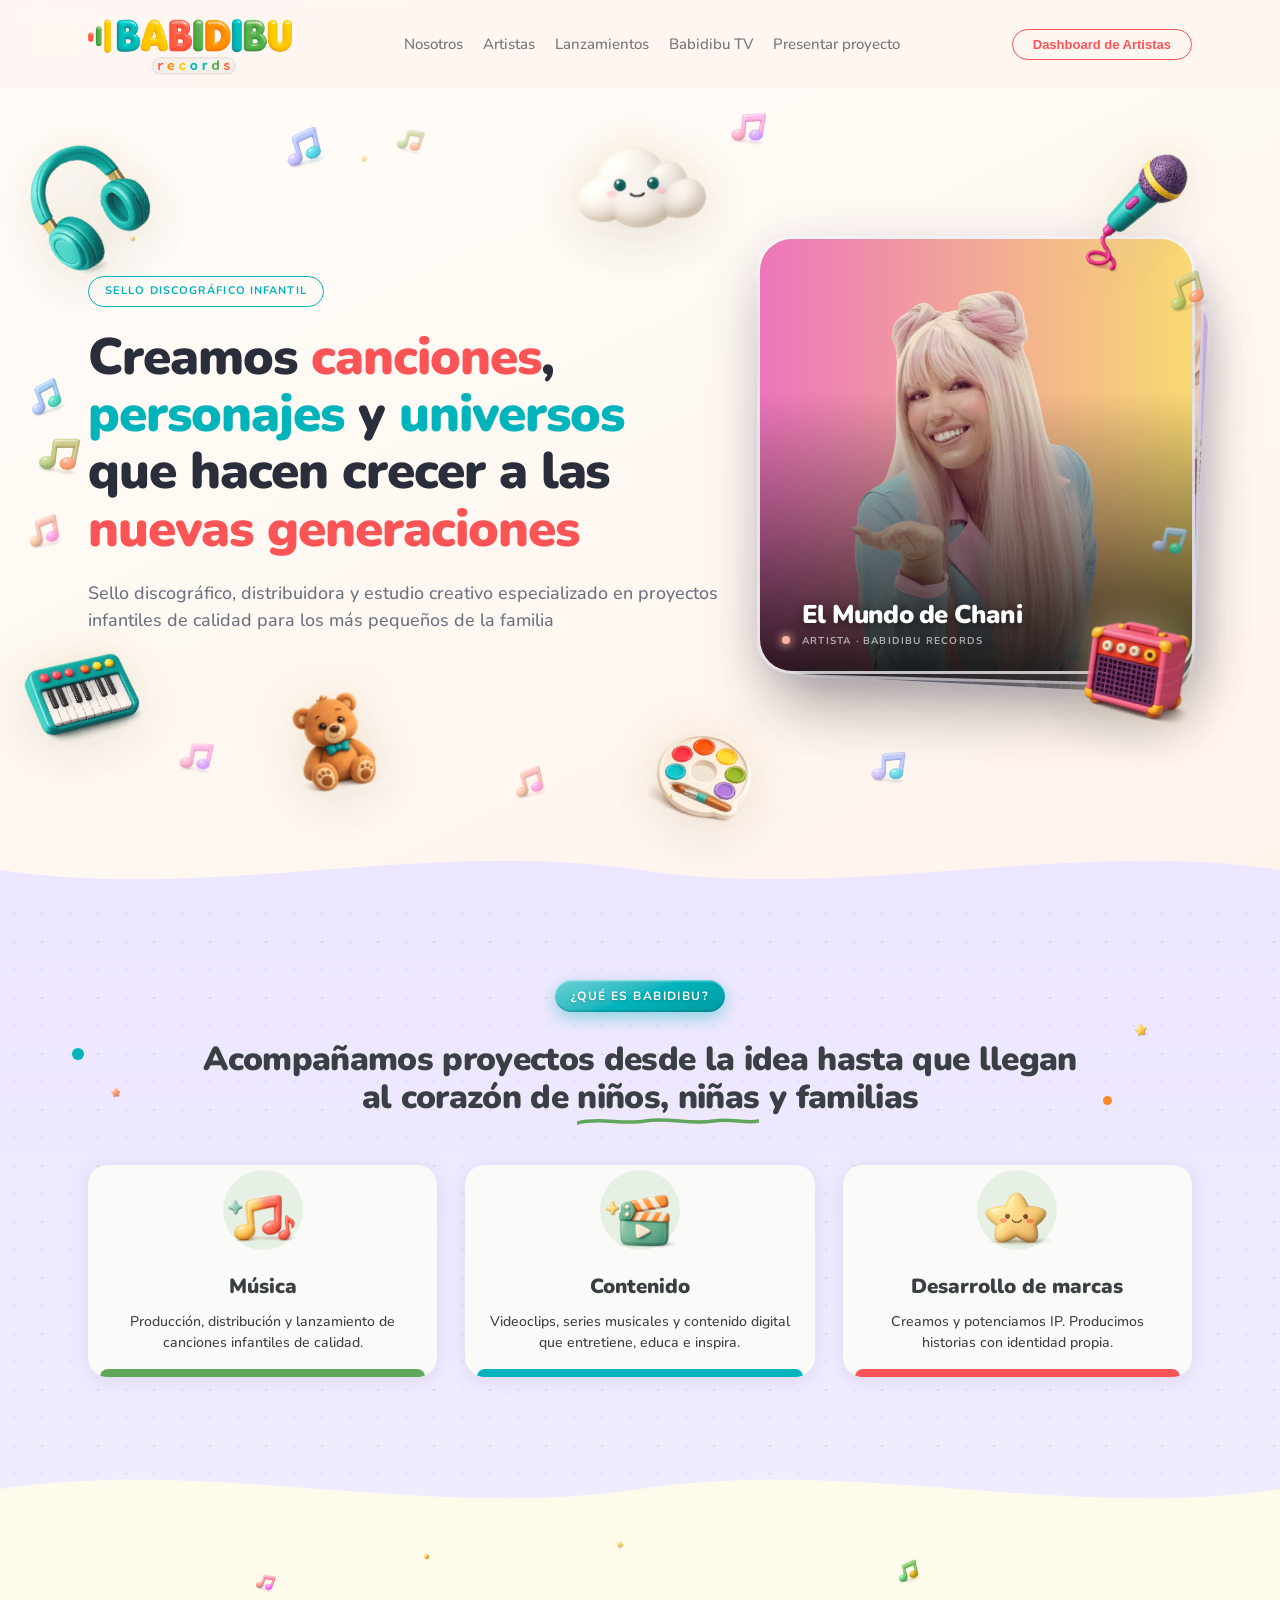
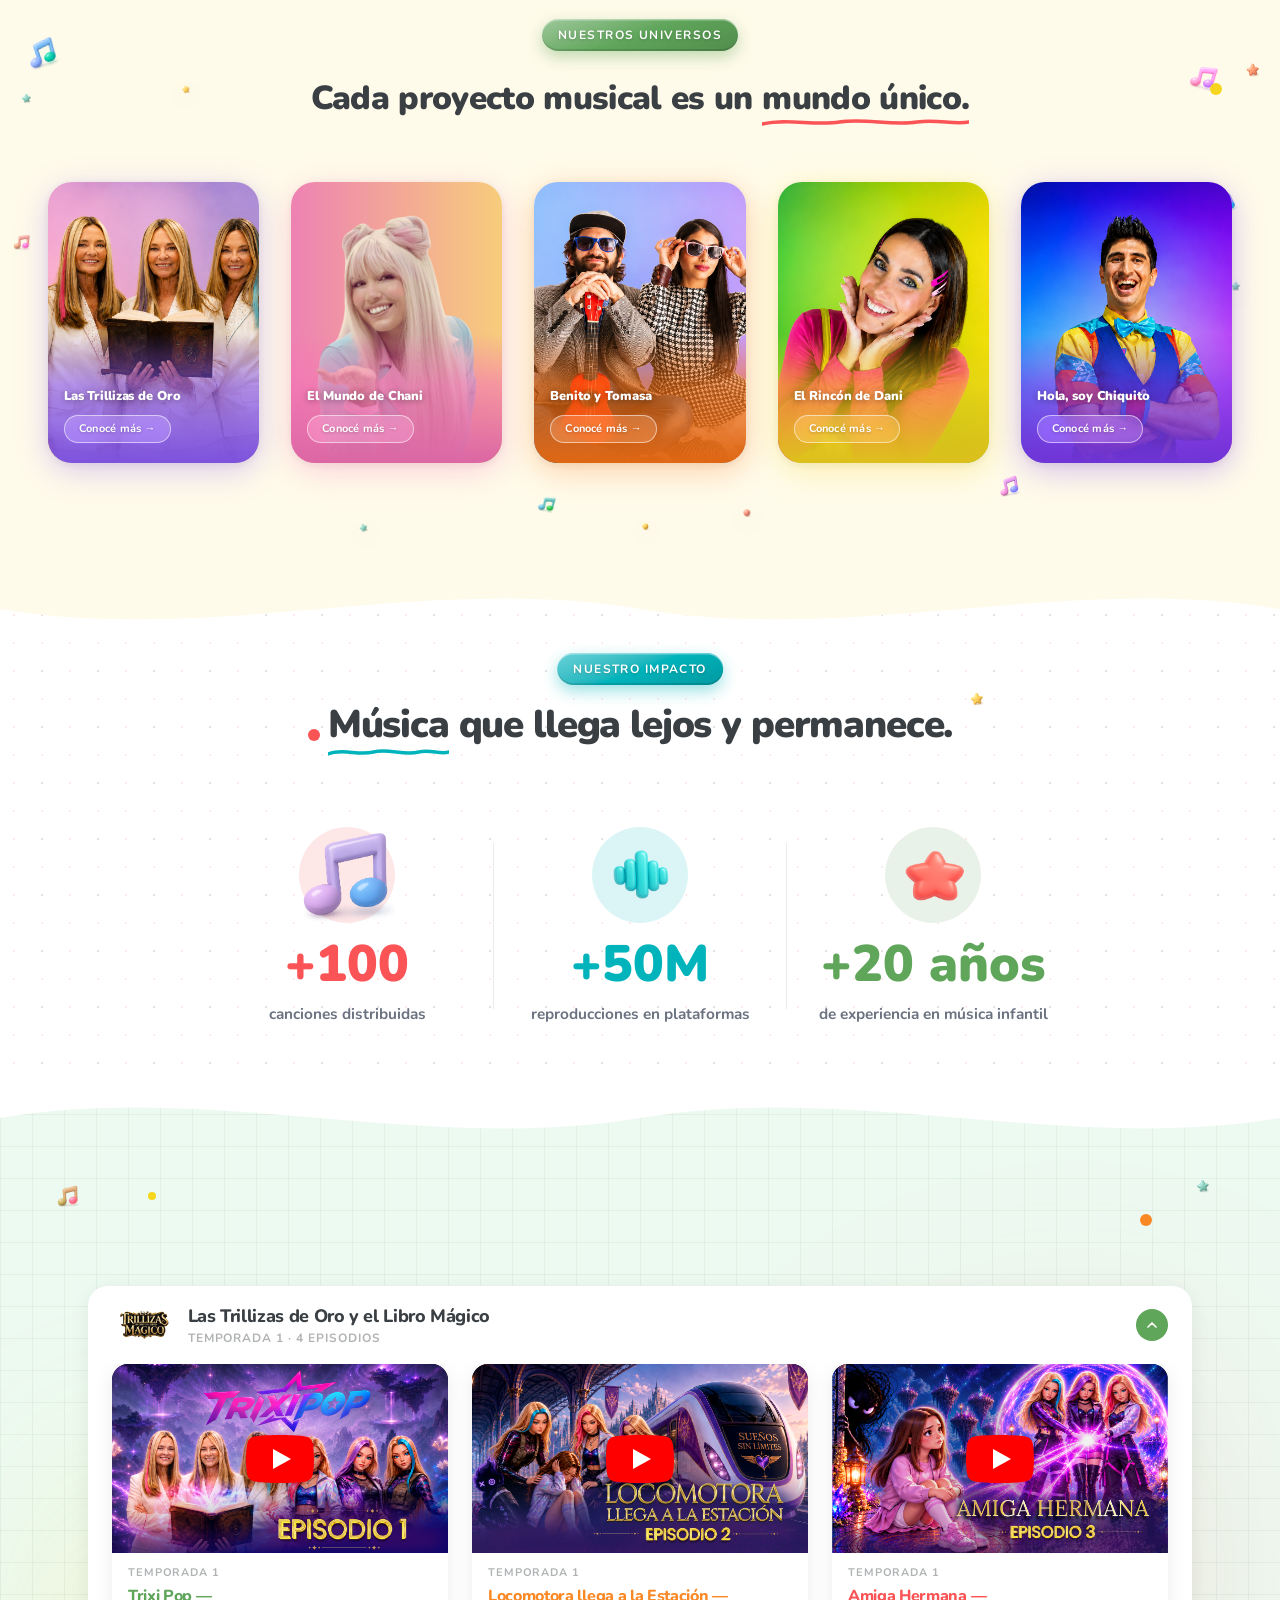
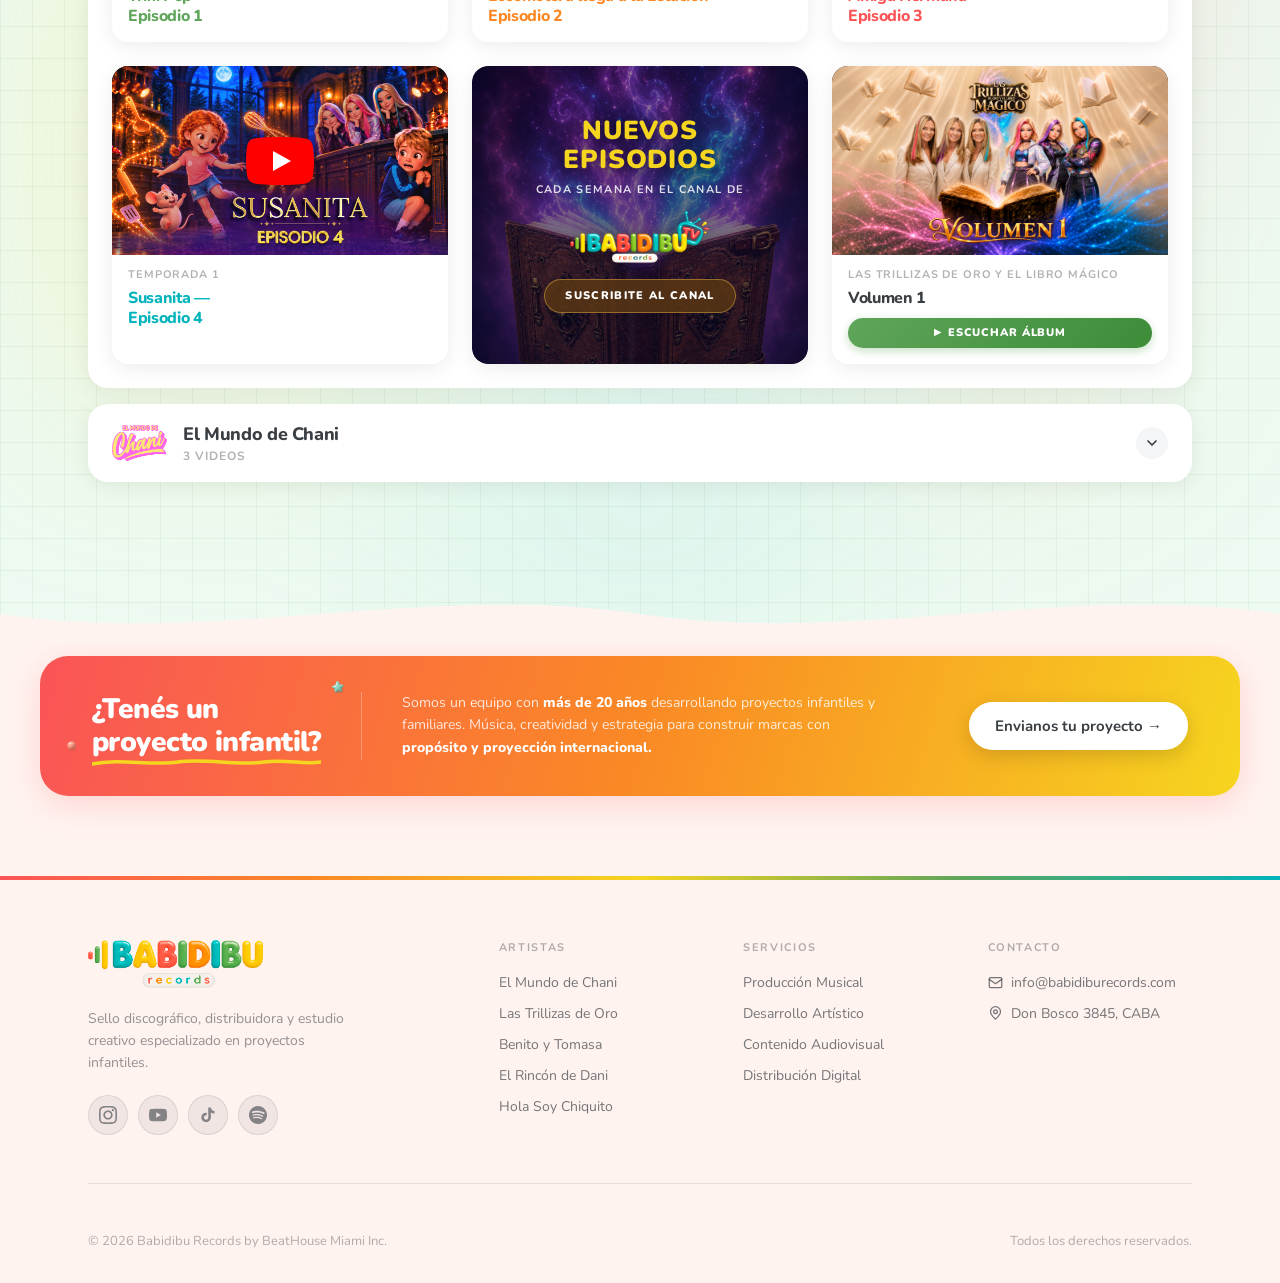
==== index.html @ 7f27dbb3 "Botón Escuchar álbum en meta de Volumen 1, compacto para no agrandar card Co-Authored-By: Claude Son" ====
<!DOCTYPE html>
<html lang="es">
<head>
  <meta charset="UTF-8">
  <meta name="viewport" content="width=device-width, initial-scale=1.0">
  <title>Babidibu Records — Sello discográfico infantil</title>
  <meta name="description" content="Babidibu Records es un sello discográfico, distribuidora y estudio creativo especializado en proyectos infantiles. Producimos, distribuimos y desarrollamos marcas que llegan a niños, niñas y familias.">
  <meta property="og:title" content="Babidibu Records — Sello discográfico infantil">
  <meta property="og:description" content="Producimos, distribuimos y desarrollamos proyectos infantiles de calidad para toda la familia.">
  <meta property="og:type" content="website">
  <meta property="og:url" content="https://babidiburecords.com">
  <meta property="og:image" content="https://babidiburecords.com/imagenes-babidibu-records/logo nuevo babidibu .png">
  <meta property="og:image:width" content="1230">
  <meta property="og:image:height" content="338">
  <meta property="og:locale" content="es_AR">
  <meta name="twitter:card" content="summary_large_image">
  <meta name="twitter:title" content="Babidibu Records — Sello discográfico infantil">
  <meta name="twitter:description" content="Producimos, distribuimos y desarrollamos proyectos infantiles de calidad para toda la familia.">
  <meta name="twitter:image" content="https://babidiburecords.com/imagenes-babidibu-records/logo nuevo babidibu .png">
  <link rel="canonical" href="https://babidiburecords.com">
  <link rel="icon" type="image/png" href="imagenes-babidibu-records/favicon.png">
  <script type="application/ld+json">
  {
    "@context": "https://schema.org",
    "@type": "MusicGroup",
    "name": "Babidibu Records",
    "url": "https://babidiburecords.com",
    "logo": "https://babidiburecords.com/imagenes-babidibu-records/logo nuevo babidibu .png",
    "description": "Sello discográfico, distribuidora y estudio creativo especializado en proyectos musicales infantiles. Artistas: Las Trillizas de Oro y el Libro Mágico, El Mundo de Chani, Benito y Tomasa, El Rincón de Dani.",
    "genre": "Música infantil",
    "foundingLocation": {
      "@type": "Place",
      "addressCountry": "AR"
    }
  }
  </script>
  <link rel="preconnect" href="https://fonts.googleapis.com">
  <link rel="preconnect" href="https://fonts.gstatic.com" crossorigin>
  <link href="https://fonts.googleapis.com/css2?family=Nunito:wght@300;400;500;600;700;800;900&display=swap" rel="stylesheet">
  <link rel="stylesheet" href="style.css?v=5">
</head>
<body>

<header class="header" id="header">
  <div class="header-inner">
    <a href="#inicio" class="header-logo-link">
      <img src="imagenes-babidibu-records/logo nuevo babidibu .png" class="header-logo" alt="Babidibu Records">
    </a>
    <nav class="header-nav">
      <a href="#anchor-quees">Nosotros</a>
      <a href="#anchor-universos">Artistas</a>
      <a href="#anchor-lanzamientos">Lanzamientos</a>
      <a href="#" id="bbtvNavLink">Babidibu TV</a>
      <a href="#contacto">Presentar proyecto</a>
    </nav>
    <button class="header-login" id="openLoginModal">Dashboard de Artistas</button>
    <button class="menu-btn" id="menuBtn" aria-label="Abrir menú">
      <svg class="menu-btn-icon" width="24" height="24" viewBox="0 0 24 24" fill="none" xmlns="http://www.w3.org/2000/svg">
        <rect class="bar bar1" x="3" y="6" width="18" height="2.2" rx="1.1" fill="currentColor"/>
        <rect class="bar bar2" x="3" y="11" width="18" height="2.2" rx="1.1" fill="currentColor"/>
        <rect class="bar bar3" x="3" y="16" width="18" height="2.2" rx="1.1" fill="currentColor"/>
      </svg>
    </button>
  </div>
</header>

<div class="menu-overlay" id="menuOverlay">
  <div class="menu-halo-yellow"></div>
  <div class="menu-header">
    <a href="#inicio" class="menu-logo-link" id="menuLogoLink">
      <img src="imagenes-babidibu-records/logo nuevo babidibu .png" class="menu-logo" alt="Babidibu Records">
    </a>
    <button class="menu-close" id="menuClose" aria-label="Cerrar menú">✕</button>
  </div>
  <nav class="menu-nav">
    <ul class="menu-links">
      <li><a href="#anchor-quees"       class="menu-link menu-link--coral"><span class="menu-dot"></span>Nosotros</a></li>
      <li><a href="#anchor-universos"    class="menu-link menu-link--verde"><span class="menu-dot"></span>Artistas</a></li>
      <li><a href="#anchor-lanzamientos" class="menu-link menu-link--turquesa"><span class="menu-dot"></span>Lanzamientos</a></li>
      <li><a href="#contacto"     class="menu-link menu-link--naranja"><span class="menu-dot"></span>Presentar proyecto</a></li>
    </ul>
    <button class="menu-dashboard-btn" id="openLoginModalMobile">Dashboard de Artistas</button>
  </nav>
  <div class="menu-bottom">
    <div class="menu-social">
      <a href="https://www.youtube.com/@babidiburecords" target="_blank" rel="noopener" aria-label="YouTube">
        <svg width="28" height="28" viewBox="0 0 24 24" fill="none"><rect width="24" height="24" rx="6" fill="#FF0000"/><path d="M19.6 8.2s-.2-1.3-.8-1.9c-.7-.8-1.6-.8-2-.8C14.8 5.4 12 5.4 12 5.4s-2.8 0-4.8.1c-.4 0-1.3.1-2 .8-.6.6-.8 1.9-.8 1.9S4.2 9.6 4.2 11v1.3c0 1.4.2 2.8.2 2.8s.2 1.3.8 1.9c.7.8 1.7.7 2.2.8C8.8 18 12 18 12 18s2.8 0 4.8-.1c.4 0 1.3-.1 2-.8.6-.6.8-1.9.8-1.9s.2-1.4.2-2.8V11c0-1.4-.2-2.8-.2-2.8zM10.2 14.4V9.6l5.4 2.4-5.4 2.4z" fill="#fff"/></svg>
      </a>
      <a href="https://www.instagram.com/babidiburecords/" target="_blank" rel="noopener" aria-label="Instagram">
        <svg width="28" height="28" viewBox="0 0 24 24" fill="none"><defs><radialGradient id="ig2" cx="30%" cy="107%" r="150%"><stop offset="0%" stop-color="#fdf497"/><stop offset="45%" stop-color="#fd5949"/><stop offset="60%" stop-color="#d6249f"/><stop offset="90%" stop-color="#285AEB"/></radialGradient></defs><rect width="24" height="24" rx="6" fill="url(#ig2)"/><path d="M12 7.2A4.8 4.8 0 1 0 12 16.8 4.8 4.8 0 0 0 12 7.2zm0 7.9a3.1 3.1 0 1 1 0-6.2 3.1 3.1 0 0 1 0 6.2zm5-8.1a1.1 1.1 0 1 1-2.2 0 1.1 1.1 0 0 1 2.2 0z" fill="#fff"/><rect x="4" y="4" width="16" height="16" rx="5" stroke="#fff" stroke-width="1.5" fill="none"/></svg>
      </a>
    </div>
    <p class="menu-copyright">© 2026 Babidibu Records by BeatHouse Miami Inc</p>
  </div>
</div>

<section class="hero" id="inicio">
  <!-- ── 5 INSTRUMENTOS MARCO ──────────────────────────────────── -->
  <img src="imagenes-babidibu-records/auriculares.svg"        class="hero-instrument hi-auriculares" style="--x:2%;   --y:12%; --s:152px; --r:-14deg;">
  <img src="imagenes-babidibu-records/nube.svg"              class="hero-instrument hi-nube"        style="--x:44%;  --y:14%; --s:162px; --r:-3deg;">
  <img src="imagenes-babidibu-records/mic.svg"               class="hero-instrument hi-mic"         style="--x:84%;  --y:13%; --s:120px; --r:16deg; z-index:3;">
  <img src="imagenes-babidibu-records/pianito.svg"           class="hero-instrument" style="--x:1%;   --y:70%; --s:148px; --r:6deg;">
  <img src="imagenes-babidibu-records/amplificador.svg"      class="hero-instrument" style="--x:84%;  --y:68%; --s:130px; --r:8deg; z-index:3;">

  <!--
    NOTAS MUSICALES — partículas distribuidas como marco:
    Colores Babidibu: coral=hue310, turquesa=hue160, amarillo=hue50, verde=hue100, rosa=hue330
    Zonas: margen-izq | top cerca nube | der frente card (z3) | bottom cerca onda
    Badge está en x:12-35%, y:22-27% — notas no tocan esa zona
  -->

  <!-- Margen izquierdo — fuera del área de texto (x<10%) -->
  <img src="imagenes-babidibu-records/SVG/nota musical 2.svg" class="hd-svg" style="--x:2%;  --y:42%; --s:38px; --r:-16deg; filter:hue-rotate(310deg) saturate(1.5); opacity:.72;">
  <img src="imagenes-babidibu-records/SVG/nota musical 2.svg" class="hd-svg" style="--x:3%;  --y:48%; --s:44px; --r:12deg;  filter:hue-rotate(160deg) saturate(1.4); opacity:.75;">
  <img src="imagenes-babidibu-records/SVG/nota musical 2.svg" class="hd-svg" style="--x:2%;  --y:57%; --s:36px; --r:-8deg;  filter:hue-rotate(100deg) saturate(1.4); opacity:.65;">

  <!-- Top — arriba cerca de los instrumentos, sin tocar textos -->
  <img src="imagenes-babidibu-records/SVG/nota musical 2.svg" class="hd-svg" style="--x:22%; --y:14%; --s:42px; --r:-12deg; filter:hue-rotate(330deg) saturate(1.6); opacity:.70;">
  <img src="imagenes-babidibu-records/SVG/nota musical 2.svg" class="hd-svg" style="--x:57%; --y:12%; --s:38px; --r:10deg;  filter:hue-rotate(50deg)  saturate(1.7); opacity:.68;">

  <!-- Derecha — z-index:3 para flotar frente a la card -->
  <img src="imagenes-babidibu-records/SVG/nota musical 2.svg" class="hd-svg" style="--x:91%; --y:30%; --s:42px; --r:-14deg; filter:hue-rotate(160deg) saturate(1.4); opacity:.70; z-index:3;">
  <img src="imagenes-babidibu-records/SVG/nota musical 2.svg" class="hd-svg" style="--x:90%; --y:58%; --s:36px; --r:18deg;  filter:hue-rotate(310deg) saturate(1.5); opacity:.65; z-index:3;">

  <!-- Bottom — cerca de la onda violeta -->
  <img src="imagenes-babidibu-records/SVG/nota musical 2.svg" class="hd-svg" style="--x:14%; --y:82%; --s:36px; --r:14deg;  filter:hue-rotate(50deg)  saturate(1.7); opacity:.62;">
  <img src="imagenes-babidibu-records/SVG/nota musical 2.svg" class="hd-svg" style="--x:40%; --y:85%; --s:34px; --r:-10deg; filter:hue-rotate(100deg) saturate(1.4); opacity:.60;">
  <img src="imagenes-babidibu-records/SVG/nota musical 2.svg" class="hd-svg" style="--x:68%; --y:83%; --s:38px; --r:8deg;   filter:hue-rotate(330deg) saturate(1.6); opacity:.62;">

  <!-- Acento sutil — muy pequeño, blur leve, casi invisible -->
  <img src="imagenes-babidibu-records/SVG/nota musical 2.svg" class="hd-svg" style="--x:31%; --y:14%; --s:28px; --r:20deg;  filter:hue-rotate(160deg) saturate(1.3) blur(0.6px); opacity:.50;">

  <!-- Partículas (esferas pequeñas) -->
  <img src="imagenes-babidibu-records/esfera amarilla.svg" class="hd-svg" style="--x:10%; --y:26%; --s:10px; --r:0deg; opacity:.60;">
  <img src="imagenes-babidibu-records/esfera coral.svg"    class="hd-svg" style="--x:93%; --y:44%; --s:12px; --r:0deg; opacity:.65;">
  <img src="imagenes-babidibu-records/esfera amarilla.svg" class="hd-svg" style="--x:52%; --y:88%; --s:9px;  --r:0deg; opacity:.55;">
  <img src="imagenes-babidibu-records/estrella.svg"        class="hd-svg" style="--x:28%; --y:17%; --s:12px; --r:6deg;  opacity:.50;">
  <img src="imagenes-babidibu-records/estrella coral.svg"  class="hd-svg" style="--x:75%; --y:26%; --s:11px; --r:-8deg; opacity:.50;">

  <div class="hero-content">
    <div class="hero-text">
      <div class="hero-badge">Sello discográfico infantil</div>
      <h1 class="hero-title">
        Creamos <span class="c-coral">canciones</span>,<br>
        <span class="c-turquesa">personajes</span> y <span class="c-turquesa">universos</span><br>
        que hacen crecer a las<br>
        <span class="c-coral">nuevas generaciones</span>
      </h1>
      <p class="hero-sub">Sello discográfico, distribuidora y estudio creativo especializado en proyectos infantiles de calidad para los más pequeños de la familia</p>

    </div>
    <div class="hero-swipe" id="heroSwipe">
      <div class="hs-card" style="--c:#F6D51F"><img src="imagenes-babidibu-records/trillis hero.png" alt="Trillizas de Oro" style="object-position: center top;"><div class="hs-card-bottom"><div class="hs-card-icon"></div><div><span>Las Trillizas de Oro</span><em>Artistas · Babidibu Records</em></div></div></div>
      <div class="hs-card hs-card--chani" style="--c:#FFB3A0"><img src="imagenes-babidibu-records/chani con fondo.png" alt="El Mundo de Chani" style="object-position: center top;"><div class="hs-card-bottom"><div class="hs-card-icon"></div><div><span>El Mundo de Chani</span><em>Artista · Babidibu Records</em></div></div></div>
      <div class="hs-card" style="--c:#F6D51F"><img src="imagenes-babidibu-records/trillis hero.png" alt="Trillizas de Oro" style="object-position: center top;"><div class="hs-card-bottom"><div class="hs-card-icon"></div><div><span>Las Trillizas de Oro</span><em>Artistas · Babidibu Records</em></div></div></div>
      <div class="hs-card" style="--c:#FA5457"><img src="imagenes-babidibu-records/foto-benitoytomasa.png" alt="Benito y Tomasa"><div class="hs-card-bottom"><div class="hs-card-icon"></div><div><span>Benito y Tomasa</span><em>Artistas · Babidibu Records</em></div></div></div>
      <div class="hs-card" style="--c:#F6D51F"><img src="imagenes-babidibu-records/trillis hero.png" alt="Trillizas de Oro" style="object-position: center top;"><div class="hs-card-bottom"><div class="hs-card-icon"></div><div><span>Las Trillizas de Oro</span><em>Artistas · Babidibu Records</em></div></div></div>
      <div class="hs-card" style="--c:#FA8925"><img src="imagenes-babidibu-records/foot-el rincon de dani.png" alt="El Rincón de Dani"><div class="hs-card-bottom"><div class="hs-card-icon"></div><div><span>El Rincón de Dani</span><em>Artista · Babidibu Records</em></div></div></div>
      <div class="hs-card" style="--c:#5FA55A"><img src="imagenes-babidibu-records/foto-soychiquito.png" alt="Chiquito de Ahora"><div class="hs-card-bottom"><div class="hs-card-icon"></div><div><span>Hola, soy Chiquito</span><em>Artista · Babidibu Records</em></div></div></div>
    </div>
  </div>
  <div class="wave-sep"><svg viewBox="0 0 1440 72" preserveAspectRatio="none" xmlns="http://www.w3.org/2000/svg"><path d="M0,36 C240,72 480,0 720,36 C960,72 1200,0 1440,36 L1440,72 L0,72 Z" fill="#EDE6FF"/></svg></div>
  <img src="imagenes-babidibu-records/osito.svg"            class="hero-instrument hi-osito"  style="--x:23%; --y:76%; --s:82px;  --r:-7deg;">
  <img src="imagenes-babidibu-records/pleta de colore .svg" class="hero-instrument hi-paleta" style="--x:51%; --y:81%; --s:112px; --r:11deg;">
</section>

<section class="que-es" id="que-es">
  <div class="section-inner section-inner--center">
    <div class="section-label-pill reveal" id="anchor-quees">¿Qué es BABIDIBU?</div>
    <div class="section-title-wrap">
      <h2 class="section-title reveal reveal-delay-1">Acompañamos proyectos desde la idea hasta que llegan al corazón de <span class="title-squiggle title-squiggle--verde">niños, niñas</span> y familias</h2>
      <img src="imagenes-babidibu-records/estrella.svg" class="title-deco title-deco--star" style="top:-20px;right:40px;animation-delay:0.4s;">
      <img src="imagenes-babidibu-records/estrella coral.svg" class="title-deco title-deco--star" style="bottom:12px;left:20px;width:16px;animation-delay:1.1s;">
      <div class="title-deco title-deco--dot" style="top:8px;left:-16px;background:var(--turquesa);animation-delay:0.7s;"></div>
      <div class="title-deco title-deco--dot" style="bottom:12px;right:80px;background:var(--naranja);width:9px;height:9px;animation-delay:1.5s;"></div>
    </div>
    <div class="cards-grid-3">
      <div class="service-card reveal reveal-delay-1">
        <div class="service-card-img"><img src="imagenes-babidibu-records/nota musical.svg" alt="Música" class="service-card-svg"></div>
        <div class="service-card-body">
          <h3>Música</h3>
          <p>Producción, distribución y lanzamiento de canciones infantiles de calidad.</p>
          <div class="service-card-line" style="background:var(--verde)"></div>
        </div>
      </div>
      <div class="service-card reveal reveal-delay-2">
        <div class="service-card-img"><img src="imagenes-babidibu-records/claqueta.svg" alt="Contenido" class="service-card-svg"></div>
        <div class="service-card-body">
          <h3>Contenido</h3>
          <p>Videoclips, series musicales y contenido digital que entretiene, educa e inspira.</p>
          <div class="service-card-line" style="background:var(--turquesa)"></div>
        </div>
      </div>
      <div class="service-card reveal reveal-delay-3">
        <div class="service-card-img"><img src="imagenes-babidibu-records/star.svg" alt="Desarrollo de marcas" class="service-card-svg"></div>
        <div class="service-card-body">
          <h3>Desarrollo de marcas</h3>
          <p>Creamos y potenciamos IP. Producimos historias con identidad propia.</p>
          <div class="service-card-line" style="background:var(--coral)"></div>
        </div>
      </div>
    </div>
  </div>
  <div class="wave-sep"><svg viewBox="0 0 1440 72" preserveAspectRatio="none" xmlns="http://www.w3.org/2000/svg"><path d="M0,36 C240,0 480,72 720,36 C960,0 1200,72 1440,36 L1440,72 L0,72 Z" fill="#FFFBEA"/></svg></div>
</section>

<section class="universos" id="universos">
  <!-- decorativos -->
  <img src="imagenes-babidibu-records/SVG/nota musical 2.svg" class="hd-svg" style="--x:2%;  --y:18%; --s:32px; --r:-14deg; filter:hue-rotate(310deg) saturate(1.6);">
  <img src="imagenes-babidibu-records/SVG/nota musical 2.svg" class="hd-svg" style="--x:93%; --y:22%; --s:28px; --r:18deg;  filter:hue-rotate(50deg) saturate(1.8) brightness(1.1);">
  <img src="imagenes-babidibu-records/SVG/nota musical 2.svg" class="hd-svg" style="--x:5%;  --y:72%; --s:22px; --r:10deg;  filter:hue-rotate(160deg) saturate(1.4);">
  <img src="imagenes-babidibu-records/SVG/nota musical 2.svg" class="hd-svg" style="--x:90%; --y:68%; --s:26px; --r:-20deg; filter:hue-rotate(130deg) saturate(1.3);">
  <img src="imagenes-babidibu-records/SVG/nota musical 2.svg" class="hd-svg" style="--x:20%; --y:8%;  --s:20px; --r:22deg;  filter:hue-rotate(80deg) saturate(1.5);">
  <img src="imagenes-babidibu-records/SVG/nota musical 2.svg" class="hd-svg" style="--x:70%; --y:6%;  --s:24px; --r:-10deg; filter:hue-rotate(200deg) saturate(1.6);">
  <img src="imagenes-babidibu-records/SVG/nota musical 2.svg" class="hd-svg" style="--x:42%; --y:88%; --s:18px; --r:16deg;  filter:hue-rotate(270deg) saturate(1.4);">
  <img src="imagenes-babidibu-records/SVG/nota musical 2.svg" class="hd-svg" style="--x:78%; --y:85%; --s:22px; --r:-8deg;  filter:hue-rotate(30deg) saturate(1.5);">
  <img src="imagenes-babidibu-records/SVG/nota musical 2.svg" class="hd-svg" style="--x:1%;  --y:48%; --s:18px; --r:6deg;   filter:hue-rotate(100deg) saturate(1.3);">
  <img src="imagenes-babidibu-records/SVG/nota musical 2.svg" class="hd-svg" style="--x:95%; --y:42%; --s:20px; --r:-24deg; filter:hue-rotate(340deg) saturate(1.6);">
  <img src="imagenes-babidibu-records/esfera amarilla.svg"    class="hd-svg" style="--x:8%;  --y:44%; --s:14px; --d:0.3s; --r:0deg; --a:hdBob;   --t:4s">
  <img src="imagenes-babidibu-records/esfera coral.svg"       class="hd-svg" style="--x:88%; --y:48%; --s:16px; --d:0.8s; --r:0deg; --a:hdFloat; --t:5s">
  <img src="imagenes-babidibu-records/esfera amarilla.svg"    class="hd-svg" style="--x:33%; --y:5%;  --s:10px; --d:0.5s; --r:0deg; --a:hdBob;   --t:4.2s">
  <img src="imagenes-babidibu-records/esfera coral.svg"       class="hd-svg" style="--x:58%; --y:90%; --s:12px; --d:1.2s; --r:0deg; --a:hdFloat; --t:5.6s">
  <img src="imagenes-babidibu-records/estrella.svg"           class="hd-svg" style="--x:14%; --y:25%; --s:14px; --d:0s;   --r:-5deg;  --a:hdSpin; --t:6s">
  <img src="imagenes-babidibu-records/estrella coral.svg"     class="hd-svg" style="--x:82%; --y:78%; --s:12px; --d:1.1s; --r:12deg;  --a:hdSway; --t:4.8s">
  <img src="imagenes-babidibu-records/estrella verde.svg"     class="hd-svg" style="--x:96%; --y:55%; --s:16px; --d:0.6s; --r:8deg;   --a:hdZig;  --t:5.4s">
  <img src="imagenes-babidibu-records/estrella.svg"           class="hd-svg" style="--x:48%; --y:3%;  --s:12px; --d:0.9s; --r:20deg;  --a:hdSpin; --t:5.8s">
  <img src="imagenes-babidibu-records/estrella verde.svg"     class="hd-svg" style="--x:28%; --y:92%; --s:14px; --d:0.4s; --r:-12deg; --a:hdSway; --t:4.4s">
  <img src="imagenes-babidibu-records/esfera amarilla.svg"    class="hd-svg" style="--x:50%; --y:92%; --s:12px; --d:1.4s; --r:0deg; --a:hdPulse; --t:5.4s">
  <div class="section-inner section-inner--center">
    <div class="section-label-pill reveal" id="anchor-universos">Nuestros universos</div>
    <div class="section-title-wrap">
      <h2 class="section-title reveal reveal-delay-1">Cada proyecto musical es<br class="br-tablet"> un <span class="title-squiggle title-squiggle--coral">mundo único.</span></h2>
      <img src="imagenes-babidibu-records/estrella coral.svg" class="title-deco title-deco--star" style="top:-18px;right:-32px;animation-delay:0s;">
      <img src="imagenes-babidibu-records/estrella verde.svg" class="title-deco title-deco--star" style="bottom:8px;left:-28px;width:16px;animation-delay:0.8s;">
      <div class="title-deco title-deco--dot" style="top:4px;right:10px;background:var(--amarillo);animation-delay:1.2s;"></div>
    </div>
    <div class="artists-grid">
      <div class="artist-card reveal reveal-delay-1" data-artist="trillizas" style="--g1:#8B5CF6;--g2:#60A5FA">
        <div class="artist-card-inner">
          <div class="artist-card-photo-wrap"><img src="imagenes-babidibu-records/foot-trillizas2.png" class="artist-card-photo" alt="Las Trillizas"></div>
          <div class="artist-card-footer">
            <span class="artist-card-name">Las Trillizas de Oro</span>
            <span class="artist-card-cta">Conocé más →</span>
          </div>
        </div>
      </div>
      <div class="artist-card reveal reveal-delay-2" data-artist="chani" style="--g1:#F472B6;--g2:#FFB3A0">
        <div class="artist-card-inner">
          <div class="artist-card-photo-wrap"><img src="imagenes-babidibu-records/chani con fondo.png" class="artist-card-photo" alt="Chani" style="object-position: center 50%;"></div>
          <div class="artist-card-footer">
            <span class="artist-card-name">El Mundo de Chani</span>
            <span class="artist-card-cta">Conocé más →</span>
          </div>
        </div>
      </div>
      <div class="artist-card reveal reveal-delay-3" data-artist="benito" style="--g1:#F97316;--g2:#FBBF24">
        <div class="artist-card-inner">
          <div class="artist-card-photo-wrap"><img src="imagenes-babidibu-records/foto-benitoytomasa.png" class="artist-card-photo" alt="Benito y Tomasa"></div>
          <div class="artist-card-footer">
            <span class="artist-card-name">Benito y Tomasa</span>
            <span class="artist-card-cta">Conocé más →</span>
          </div>
        </div>
      </div>
      <div class="artist-card reveal reveal-delay-4" data-artist="dani" style="--g1:#F6D51F;--g2:#FA8925">
        <div class="artist-card-inner">
          <div class="artist-card-photo-wrap"><img src="imagenes-babidibu-records/foot-el rincon de dani.png" class="artist-card-photo" alt="Dani"></div>
          <div class="artist-card-footer">
            <span class="artist-card-name">El Rincón de Dani</span>
            <span class="artist-card-cta">Conocé más →</span>
          </div>
        </div>
      </div>
      <div class="artist-card reveal reveal-delay-5" data-artist="chiquito" style="--g1:#7C3AED;--g2:#A855F7">
        <div class="artist-card-inner">
          <div class="artist-card-photo-wrap"><img src="imagenes-babidibu-records/foto-soychiquito.png" class="artist-card-photo" alt="Chiquito"></div>
          <div class="artist-card-footer">
            <span class="artist-card-name">Hola, soy Chiquito</span>
            <span class="artist-card-cta">Conocé más →</span>
          </div>
        </div>
      </div>
    </div>

  </div>
</section>

<div class="artist-modal" id="artistModal" aria-hidden="true">
  <div class="artist-modal-inner">
    <button class="artist-modal-close" id="artistModalClose" aria-label="Cerrar">×</button>
    <div class="artist-modal-left" id="artistModalLeft">
      <img class="artist-modal-photo" id="artistModalPhoto" src="" alt="">
    </div>
    <div class="artist-modal-right" id="artistModalRight">
      <span class="artist-modal-num" id="artistModalNum">01</span>
      <div class="artist-modal-tags" id="artistModalTags"></div>
      <div class="artist-modal-logo-wrap" id="artistModalLogoWrap"></div>
      <p class="artist-modal-desc" id="artistModalDesc"></p>
      <div class="artist-modal-spotify" id="artistModalSpotify"></div>
      <div class="artist-modal-socials" id="artistModalSocials"></div>
    </div>
  </div>
</div>

<section class="impacto" id="impacto">
  <div class="impacto-pill-wrap">
    <span class="section-label-pill impacto-pill">Nuestro impacto</span>
  </div>
  <div class="impacto-inner">
    <div class="impacto-header reveal">
      <div class="section-title-wrap">
        <h2 class="impacto-title"><span class="title-squiggle title-squiggle--turquesa">Música</span> que llega lejos y permanece.</h2>
        <img src="imagenes-babidibu-records/estrella.svg" class="title-deco title-deco--star" style="top:-14px;right:-36px;animation-delay:0.3s;">
        <div class="title-deco title-deco--dot" style="bottom:6px;left:-20px;background:var(--coral);animation-delay:0.9s;"></div>
      </div>
    </div>
    <div class="impacto-grid">
      <div class="impacto-stat reveal reveal-delay-1" data-ghost="+100">
        <div class="impacto-icon">
          <img src="imagenes-babidibu-records/SVG/nota musical 2.svg" alt="" class="impacto-icon-img" style="width:100px;height:100px">
        </div>
        <span class="impacto-num">+100</span>
        <span class="impacto-lbl">canciones distribuidas</span>
      </div>
      <div class="impacto-stat reveal reveal-delay-2" data-ghost="+50M">
        <div class="impacto-icon">
          <img src="imagenes-babidibu-records/SVG/foto-sonido.svg" alt="" class="impacto-icon-img">
        </div>
        <span class="impacto-num">+50M</span>
        <span class="impacto-lbl">reproducciones en plataformas</span>
      </div>
      <div class="impacto-stat reveal reveal-delay-3" data-ghost="+20">
        <div class="impacto-icon">
          <img src="imagenes-babidibu-records/SVG/foto star.svg" alt="" class="impacto-icon-img">
        </div>
        <span class="impacto-num">+20 años</span>
        <span class="impacto-lbl">de experiencia en música infantil</span>
      </div>
    </div>
  </div>
</section>

<section class="lanzamientos" id="lanzamientos">
  <div class="section-inner">
    <div style="margin-bottom:56px;">
      <div class="section-title-wrap">
        <h2 class="section-title reveal" id="anchor-lanzamientos" style="margin-bottom:0">Últimos <span class="title-squiggle title-squiggle--verde">lanzamientos</span></h2>
        <img src="imagenes-babidibu-records/estrella verde.svg" class="title-deco title-deco--star" style="top:-16px;right:-24px;animation-delay:0s;">
        <img src="imagenes-babidibu-records/SVG/nota musical 2.svg" class="title-deco" style="top:-8px;left:-32px;width:24px;height:24px;animation:floatDecorAlt 4s ease-in-out infinite;animation-delay:0.6s;filter:hue-rotate(130deg) saturate(1.4);">
        <div class="title-deco title-deco--dot" style="bottom:4px;right:40px;background:var(--naranja);animation-delay:1s;"></div>
        <div class="title-deco title-deco--dot" style="top:0;left:60px;background:var(--amarillo);width:8px;height:8px;animation-delay:1.8s;"></div>
      </div>
    </div>
    <div class="lanz-accordion" id="lanzGrid">

      <!-- Trillizas — abierto por defecto -->
      <div class="lanz-acc-section is-open">
        <button class="lanz-acc-header" aria-expanded="true">
          <div class="lanz-acc-info">
            <img src="imagenes-babidibu-records/SVG/logo las trillizas.svg" class="lanz-acc-logo" alt="Las Trillizas de Oro y el Libro Mágico">
            <div class="lanz-acc-text">
              <span class="lanz-acc-show">Las Trillizas de Oro y el Libro Mágico</span>
              <span class="lanz-acc-season">Temporada 1 · 4 episodios</span>
            </div>
          </div>
          <span class="lanz-acc-arrow"><svg viewBox="0 0 24 24" width="16" height="16" fill="none" stroke="currentColor" stroke-width="2.5" stroke-linecap="round" stroke-linejoin="round"><polyline points="6 9 12 15 18 9"/></svg></span>
        </button>
        <div class="lanz-acc-body">
          <div class="lanz-acc-grid-wrap">
            <div class="lanz-grid">
              <div class="lanz-item">
                <a class="lanz-video-wrap lanz-thumb-link" href="https://linktw.in/WLomzs" target="_blank" rel="noopener" aria-label="Ver Trixi Pop Episodio 1">
                  <img src="imagenes-babidibu-records/miniaturas-ytminiatura_-trixipop 1.png" alt="Trixi Pop — Episodio 1" loading="lazy">
                  <div class="lanz-play-btn"><svg viewBox="0 0 68 48" width="68" height="48"><path d="M66.52 7.74A8.55 8.55 0 0 0 60.54 1.8C55.22 0 34 0 34 0S12.78 0 7.46 1.8A8.55 8.55 0 0 0 1.48 7.74C0 13.06 0 24 0 24s0 10.94 1.48 16.26a8.55 8.55 0 0 0 5.98 5.94C12.78 48 34 48 34 48s21.22 0 26.54-1.8a8.55 8.55 0 0 0 5.98-5.94C68 34.94 68 24 68 24s0-10.94-1.48-16.26z" fill="#FF0000"/><path d="M27 34l18-10-18-10v20z" fill="#fff"/></svg></div>
                </a>
                <div class="lanz-meta">
                  <span class="lanz-artist">Temporada 1</span>
                  <p class="lanz-name">Trixi Pop —<br>Episodio 1</p>
                </div>
              </div>
              <div class="lanz-item">
                <a class="lanz-video-wrap lanz-thumb-link" href="https://linktw.in/QtAEqZ" target="_blank" rel="noopener" aria-label="Ver Locomotora llega a la Estación">
                  <img src="imagenes-babidibu-records/miniatura_locomotora.png" alt="Locomotora llega a la Estación — Episodio 2" loading="lazy">
                  <div class="lanz-play-btn"><svg viewBox="0 0 68 48" width="68" height="48"><path d="M66.52 7.74A8.55 8.55 0 0 0 60.54 1.8C55.22 0 34 0 34 0S12.78 0 7.46 1.8A8.55 8.55 0 0 0 1.48 7.74C0 13.06 0 24 0 24s0 10.94 1.48 16.26a8.55 8.55 0 0 0 5.98 5.94C12.78 48 34 48 34 48s21.22 0 26.54-1.8a8.55 8.55 0 0 0 5.98-5.94C68 34.94 68 24 68 24s0-10.94-1.48-16.26z" fill="#FF0000"/><path d="M27 34l18-10-18-10v20z" fill="#fff"/></svg></div>
                </a>
                <div class="lanz-meta">
                  <span class="lanz-artist">Temporada 1</span>
                  <p class="lanz-name">Locomotora llega a la Estación —<br>Episodio&nbsp;2</p>
                </div>
              </div>
              <div class="lanz-item">
                <a class="lanz-video-wrap lanz-thumb-link" href="https://linktw.in/ymkylh" target="_blank" rel="noopener" aria-label="Ver Amiga Hermana Episodio 3">
                  <img src="imagenes-babidibu-records/episodio3.png" alt="Amiga Hermana — Episodio 3" loading="lazy">
                  <div class="lanz-play-btn"><svg viewBox="0 0 68 48" width="68" height="48"><path d="M66.52 7.74A8.55 8.55 0 0 0 60.54 1.8C55.22 0 34 0 34 0S12.78 0 7.46 1.8A8.55 8.55 0 0 0 1.48 7.74C0 13.06 0 24 0 24s0 10.94 1.48 16.26a8.55 8.55 0 0 0 5.98 5.94C12.78 48 34 48 34 48s21.22 0 26.54-1.8a8.55 8.55 0 0 0 5.98-5.94C68 34.94 68 24 68 24s0-10.94-1.48-16.26z" fill="#FF0000"/><path d="M27 34l18-10-18-10v20z" fill="#fff"/></svg></div>
                </a>
                <div class="lanz-meta">
                  <span class="lanz-artist">Temporada 1</span>
                  <p class="lanz-name">Amiga Hermana —<br>Episodio&nbsp;3</p>
                </div>
              </div>
              <div class="lanz-item">
                <a class="lanz-video-wrap lanz-thumb-link" href="https://linktw.in/snlydb" target="_blank" rel="noopener" aria-label="Ver Susanita Episodio 4">
                  <img src="imagenes-babidibu-records/episodio4.png" alt="Susanita — Episodio 4" loading="lazy">
                  <div class="lanz-play-btn"><svg viewBox="0 0 68 48" width="68" height="48"><path d="M66.52 7.74A8.55 8.55 0 0 0 60.54 1.8C55.22 0 34 0 34 0S12.78 0 7.46 1.8A8.55 8.55 0 0 0 1.48 7.74C0 13.06 0 24 0 24s0 10.94 1.48 16.26a8.55 8.55 0 0 0 5.98 5.94C12.78 48 34 48 34 48s21.22 0 26.54-1.8a8.55 8.55 0 0 0 5.98-5.94C68 34.94 68 24 68 24s0-10.94-1.48-16.26z" fill="#FF0000"/><path d="M27 34l18-10-18-10v20z" fill="#fff"/></svg></div>
                </a>
                <div class="lanz-meta">
                  <span class="lanz-artist">Temporada 1</span>
                  <p class="lanz-name">Susanita —<br>Episodio&nbsp;4</p>
                </div>
              </div>
              <div class="lanz-item lanz-item--promo">
                <a class="lanz-promo-cover" href="https://linktw.in/Dnofjd" target="_blank" rel="noopener" aria-label="Suscribite al canal de Babidibu TV">
                  <img src="imagenes-babidibu-records/proximos_episodios.png" alt="Nuevos episodios" loading="lazy">
                  <div class="lanz-promo-overlay">
                    <span class="lanz-promo-title">NUEVOS<br>EPISODIOS</span>
                    <span class="lanz-promo-sub">CADA SEMANA EN EL CANAL DE</span>
                    <img src="imagenes-babidibu-records/Logo BABIDIBU TV.png" class="lanz-promo-tv-logo" alt="Babidibu TV">
                    <span class="lanz-promo-btn">SUSCRIBITE AL CANAL</span>
                  </div>
                </a>
              </div>
              <div class="lanz-item">
                <a class="lanz-video-wrap lanz-album-wrap" href="https://ffm.to/libromagico1" target="_blank" rel="noopener" aria-label="Escuchar álbum Volumen 1">
                  <img src="imagenes-babidibu-records/arte d tapa ok.png" alt="Las Trillizas de Oro y el Libro Mágico — Volumen 1" loading="lazy" style="position:absolute;inset:0;width:100%;height:100%;object-fit:cover;object-position:center 30%;">
                  <div class="lanz-album-overlay">
                    <span class="lanz-album-btn-overlay">▶ Escuchar álbum</span>
                  </div>
                </a>
                <div class="lanz-meta lanz-meta--album">
                  <span class="lanz-artist">Las Trillizas de Oro y el Libro Mágico</span>
                  <p class="lanz-name">Volumen 1</p>
                  <a href="https://ffm.to/libromagico1" target="_blank" rel="noopener" class="lanz-album-btn">Escuchar álbum</a>
                </div>
              </div>
            </div>
          </div>
        </div>
      </div>

      <!-- Chani — cerrado por defecto -->
      <div class="lanz-acc-section">
        <button class="lanz-acc-header" aria-expanded="false">
          <div class="lanz-acc-info">
            <img src="imagenes-babidibu-records/logo-chani.png" class="lanz-acc-logo" alt="El Mundo de Chani">
            <div class="lanz-acc-text">
              <span class="lanz-acc-show">El Mundo de Chani</span>
              <span class="lanz-acc-season">3 videos</span>
            </div>
          </div>
          <span class="lanz-acc-arrow"><svg viewBox="0 0 24 24" width="16" height="16" fill="none" stroke="currentColor" stroke-width="2.5" stroke-linecap="round" stroke-linejoin="round"><polyline points="6 9 12 15 18 9"/></svg></span>
        </button>
        <div class="lanz-acc-body">
          <div class="lanz-acc-grid-wrap">
            <div class="lanz-grid">
              <div class="lanz-item">
                <a class="lanz-video-wrap lanz-thumb-link" href="https://www.youtube.com/watch?v=3z8yO5MOOAk" target="_blank" rel="noopener" aria-label="Ver La Sirenita en YouTube">
                  <img src="imagenes-babidibu-records/sirenita.png" alt="La Sirenita — El Mundo de Chani" loading="lazy">
                  <div class="lanz-play-btn"><svg viewBox="0 0 68 48" width="68" height="48"><path d="M66.52 7.74A8.55 8.55 0 0 0 60.54 1.8C55.22 0 34 0 34 0S12.78 0 7.46 1.8A8.55 8.55 0 0 0 1.48 7.74C0 13.06 0 24 0 24s0 10.94 1.48 16.26a8.55 8.55 0 0 0 5.98 5.94C12.78 48 34 48 34 48s21.22 0 26.54-1.8a8.55 8.55 0 0 0 5.98-5.94C68 34.94 68 24 68 24s0-10.94-1.48-16.26z" fill="#FF0000"/><path d="M27 34l18-10-18-10v20z" fill="#fff"/></svg></div>
                </a>
                <div class="lanz-meta">
                  <span class="lanz-artist">El Mundo de Chani</span>
                  <p class="lanz-name">La Sirenita - Cuentos infantiles</p>
                </div>
              </div>
              <div class="lanz-item">
                <a class="lanz-video-wrap lanz-thumb-link" href="https://www.youtube.com/watch?v=eHEGpCb8iIk" target="_blank" rel="noopener" aria-label="Ver Las Hinchadas del Mundial">
                  <img src="imagenes-babidibu-records/las-hinchadas-del-mundial.jpg" alt="Las Hinchadas del Mundial — El Mundo de Chani" loading="lazy">
                  <div class="lanz-play-btn"><svg viewBox="0 0 68 48" width="68" height="48"><path d="M66.52 7.74A8.55 8.55 0 0 0 60.54 1.8C55.22 0 34 0 34 0S12.78 0 7.46 1.8A8.55 8.55 0 0 0 1.48 7.74C0 13.06 0 24 0 24s0 10.94 1.48 16.26a8.55 8.55 0 0 0 5.98 5.94C12.78 48 34 48 34 48s21.22 0 26.54-1.8a8.55 8.55 0 0 0 5.98-5.94C68 34.94 68 24 68 24s0-10.94-1.48-16.26z" fill="#FF0000"/><path d="M27 34l18-10-18-10v20z" fill="#fff"/></svg></div>
                </a>
                <div class="lanz-meta">
                  <span class="lanz-artist">El Mundo de Chani</span>
                  <p class="lanz-name">Las Hinchadas del Mundial</p>
                </div>
              </div>
              <div class="lanz-item">
                <a class="lanz-video-wrap lanz-thumb-link" href="https://www.youtube.com/watch?v=XhBg5kpoj8E" target="_blank" rel="noopener" aria-label="Ver Manualidades de Argentina">
                  <img src="imagenes-babidibu-records/manualidades.png" alt="Manualidades de Argentina — El Mundo de Chani" loading="lazy">
                  <div class="lanz-play-btn"><svg viewBox="0 0 68 48" width="68" height="48"><path d="M66.52 7.74A8.55 8.55 0 0 0 60.54 1.8C55.22 0 34 0 34 0S12.78 0 7.46 1.8A8.55 8.55 0 0 0 1.48 7.74C0 13.06 0 24 0 24s0 10.94 1.48 16.26a8.55 8.55 0 0 0 5.98 5.94C12.78 48 34 48 34 48s21.22 0 26.54-1.8a8.55 8.55 0 0 0 5.98-5.94C68 34.94 68 24 68 24s0-10.94-1.48-16.26z" fill="#FF0000"/><path d="M27 34l18-10-18-10v20z" fill="#fff"/></svg></div>
                </a>
                <div class="lanz-meta">
                  <span class="lanz-artist">El Mundo de Chani</span>
                  <p class="lanz-name">Manualidades de Argentina</p>
                </div>
              </div>
            </div>
          </div>
        </div>
      </div>

    </div>
  </div>
  <div class="wave-sep"><svg viewBox="0 0 1440 72" preserveAspectRatio="none" xmlns="http://www.w3.org/2000/svg"><path d="M0,36 C240,72 480,0 720,36 C960,72 1200,0 1440,36 L1440,72 L0,72 Z" fill="#FFF3F0"/></svg></div>
</section>

<div class="yt-lightbox" id="ytLightbox" aria-hidden="true">
  <div class="yt-lightbox-inner">
    <button class="yt-lightbox-close" id="ytLightboxClose">×</button>
    <div class="yt-lightbox-frame" id="ytLightboxFrame"></div>
  </div>
</div>

<!-- Babidibu TV popup -->
<div class="bbtv-modal" id="bbtvModal" aria-hidden="true">
  <div class="bbtv-backdrop" id="bbtvBackdrop"></div>
  <div class="bbtv-card">
    <button class="bbtv-close" id="bbtvClose">✕</button>
    <!-- notas flotantes decorativas -->
    <img src="imagenes-babidibu-records/SVG/nota musical 2.svg" class="bbtv-note bbtv-note--1" alt="">
    <img src="imagenes-babidibu-records/SVG/nota musical 2.svg" class="bbtv-note bbtv-note--2" alt="">
    <img src="imagenes-babidibu-records/SVG/nota musical 2.svg" class="bbtv-note bbtv-note--3" alt="">
    <img src="imagenes-babidibu-records/Logo BABIDIBU TV.png" alt="Babidibu TV" class="bbtv-logo">
    <!-- equalizador animado -->
    <div class="bbtv-eq">
      <span class="bbtv-bar" style="--d:0s;--h:60%"></span>
      <span class="bbtv-bar" style="--d:0.15s;--h:90%"></span>
      <span class="bbtv-bar" style="--d:0.05s;--h:45%"></span>
      <span class="bbtv-bar" style="--d:0.25s;--h:75%"></span>
      <span class="bbtv-bar" style="--d:0.1s;--h:100%"></span>
      <span class="bbtv-bar" style="--d:0.3s;--h:55%"></span>
      <span class="bbtv-bar" style="--d:0.08s;--h:80%"></span>
    </div>
    <p class="bbtv-desc">El canal de streaming de Babidibu Records — música, series y personajes originales. Contenido pensado para niños, niñas y las familias que los acompañan.</p>
    <a href="https://linktw.in/Dnofjd" target="_blank" rel="noopener" class="babidibutv-btn">Visitar canal ↗</a>
  </div>
</div>

<section class="contacto" id="contacto">
  <div class="contacto-pill reveal">
    <div class="section-title-wrap">
      <h2 class="contacto-title">¿Tenés un<br><span class="title-squiggle title-squiggle--amarillo">proyecto infantil?</span></h2>
      <img src="imagenes-babidibu-records/estrella verde.svg" class="title-deco title-deco--star" style="top:-16px;right:-30px;animation-delay:0.2s;">
      <img src="imagenes-babidibu-records/esfera coral.svg" class="title-deco title-deco--star" style="bottom:0;left:-26px;width:14px;animation-delay:1s;">
    </div>
    <p class="contacto-body">Somos un equipo con <strong>más de 20 años</strong> desarrollando proyectos infantiles y familiares. Música, creatividad y estrategia para construir marcas con <strong style="white-space:nowrap">propósito y proyección internacional.</strong></p>
    <button type="button" class="btn-contacto" id="openFormModal">Envianos tu proyecto →</button>
  </div>
</section>

<!-- ── MODAL LOGIN ─────────────────────────────────────────────── -->
<div class="login-modal" id="loginModal" role="dialog" aria-modal="true" aria-hidden="true">
  <div class="login-modal-backdrop" id="loginModalBackdrop"></div>
  <div class="login-modal-card">
    <button class="login-modal-close" id="closeLoginModal" aria-label="Cerrar">✕</button>
    <div class="login-modal-logo">
      <img src="imagenes-babidibu-records/logo nuevo babidibu .png" alt="Babidibu Records" style="height:56px; width:auto;">
    </div>
    <h2 class="login-modal-title">Dashboard de Artistas</h2>
    <p class="login-modal-sub">Ingresá con tu cuenta para acceder a tu panel.</p>
    <form class="login-form" id="loginForm" novalidate>
      <div class="form-field">
        <label>Usuario</label>
        <input type="text" name="usuario" placeholder="Tu usuario o email" autocomplete="username">
      </div>
      <div class="form-field">
        <label>Contraseña</label>
        <input type="password" name="password" placeholder="••••••••" autocomplete="current-password">
      </div>
      <button type="submit" class="btn-login">Ingresar →</button>
    </form>
  </div>
</div>

<div class="form-modal" id="formModal" role="dialog" aria-modal="true" aria-hidden="true">
  <div class="form-modal-backdrop" id="formModalBackdrop"></div>
  <div class="form-modal-card">
    <button class="form-modal-close" id="closeFormModal" aria-label="Cerrar">✕</button>
    <div class="form-wrap">
    <img src="imagenes-babidibu-records/logo nuevo babidibu .png" alt="Babidibu Records" class="form-modal-logo" style="height:48px; width:auto; margin-bottom:16px; display:block;">
    <div class="form-header" id="formHeader">
      <h2 class="form-heading">Presentá tu proyecto.</h2>
      <p class="form-intro">Artistas, creadores y marcas que quieran ser parte del universo Babidibu Records.</p>
    </div>

    <div class="form-success" id="formSuccess" style="display:none;">
      <div class="form-success-icon">✦</div>
      <h3 class="form-success-title">¡Recibimos tu proyecto!</h3>
      <p class="form-success-msg">Revisamos cada propuesta con atención. Si tu proyecto avanza, nos ponemos en contacto con vos. Gracias por elegirnos.</p>
      <button type="button" class="btn-primary" id="formSuccessReset" style="margin-top:24px;">Enviar otro →</button>
    </div>

    <form class="form-wizard" id="formWizard" novalidate action="https://formspree.io/f/mrewrpgz" method="POST">
      <input type="hidden" name="_subject" value="Nuevo proyecto recibido — Babidibu Records">
      <input type="hidden" name="_replyto" id="replyToField" value="">

      <div class="wizard-progress">
        <div class="wizard-steps">
          <div class="wizard-step active" data-step="1"><span class="wizard-step-dot"></span><span class="wizard-step-label">Contacto</span></div>
          <div class="wizard-step-line"></div>
          <div class="wizard-step" data-step="2"><span class="wizard-step-dot"></span><span class="wizard-step-label">Proyecto</span></div>
          <div class="wizard-step-line"></div>
          <div class="wizard-step" data-step="3"><span class="wizard-step-dot"></span><span class="wizard-step-label">Material</span></div>
        </div>
      </div>

      <div class="wizard-panel active" data-panel="1">
        <p class="wizard-panel-label">01 — Datos de contacto</p>
        <div class="form-field"><label>Nombre</label><input type="text" name="nombre" autocomplete="name" placeholder="Ej: María González"></div>
        <div class="form-field"><label>Email</label><input type="email" name="email" autocomplete="email" placeholder="Ej: hola@tuproyecto.com"></div>
        <div class="form-field"><label>WhatsApp</label><input type="tel" name="whatsapp" placeholder="Ej: +54 9 11 1234-5678"></div>
        <div class="wizard-nav"><span></span><button type="button" class="btn-wizard-next" data-next="2">Continuar al proyecto →</button></div>
      </div>

      <div class="wizard-panel" data-panel="2">
        <p class="wizard-panel-label">02 — Tu proyecto</p>
        <div class="form-field">
          <label>¿Qué querés presentar?</label>
          <div class="form-select" id="categorySelect">
            <button class="form-select-trigger" type="button" aria-haspopup="listbox" aria-expanded="false" id="categoryTrigger">
              <span class="form-select-value" id="categoryValue">Seleccioná una categoría</span>
              <span class="form-select-arrow" aria-hidden="true">↓</span>
            </button>
            <input type="hidden" name="categoria" id="categoriaInput">
            <div class="form-select-menu" role="listbox" id="categoryMenu">
              <button class="form-select-option" type="button" data-value="artista" role="option">Artista musical</button>
              <button class="form-select-option" type="button" data-value="creador" role="option">Creador de contenido</button>
              <button class="form-select-option" type="button" data-value="marca" role="option">Marca o producto</button>
              <button class="form-select-option" type="button" data-value="personaje" role="option">Personaje infantil</button>
              <button class="form-select-option" type="button" data-value="serie" role="option">Serie o canal</button>
              <button class="form-select-option" type="button" data-value="otro" role="option">Otro</button>
            </div>
          </div>
        </div>
        <div class="form-field">
          <label>Descripción</label>
          <textarea name="descripcion" id="descTextarea" rows="4"></textarea>
          <span class="form-field-hint">Contanos brevemente quién sos, qué hacés y qué buscás lograr.</span>
        </div>
        <div class="wizard-nav">
          <button type="button" class="btn-wizard-back" data-back="1">← Volver</button>
          <button type="button" class="btn-wizard-next" data-next="3">Agregar material →</button>
        </div>
      </div>

      <div class="wizard-panel" data-panel="3">
        <p class="wizard-panel-label">03 — Material y enlaces</p>
        <div class="form-field">
          <label>Subí tu material <span style="font-weight:400;opacity:0.6;">(MP3 · WAV · MP4 · PDF · ZIP)</span></label>
          <div class="uc-file-list" id="ucFileList"></div>
          <div class="uc-upload-zone" id="ucUploadZone">
            <div class="uc-upload-inner" id="ucUploadInner">
              <span class="uc-upload-icon">↑</span>
              <span class="uc-upload-text">Arrastrá o hacé click para subir</span>
              <span class="uc-upload-formats">Máx. 100 MB por archivo</span>
            </div>
            <div class="uc-upload-progress" id="ucProgress" style="display:none;">
              <div class="uc-progress-bar"><div class="uc-progress-fill" id="ucProgressFill"></div></div>
              <span class="uc-progress-label" id="ucProgressLabel">Subiendo...</span>
              <span class="uc-progress-hint" id="ucProgressHint"></span>
            </div>
          </div>
          <input type="hidden" name="archivos" id="ucFilesData">
        </div>
        <div class="form-field"><label>Spotify</label><input type="url" name="spotify" placeholder="Ej: https://open.spotify.com/artist/..."></div>
        <div class="form-field"><label>YouTube</label><input type="url" name="youtube" placeholder="Ej: https://youtube.com/@tucanal"></div>
        <div class="form-field"><label>Apple Music</label><input type="url" name="apple" placeholder="Ej: https://music.apple.com/..."></div>
        <div class="form-field"><label>Instagram</label><input type="url" name="instagram-url" placeholder="Ej: https://instagram.com/@tuusuario"></div>
        <div class="form-field"><label>TikTok</label><input type="url" name="tiktok" placeholder="Ej: https://tiktok.com/@tuusuario"></div>
        <span class="form-field-hint">Podés dejar en blanco los que no uses.</span>
        <div class="wizard-nav">
          <button type="button" class="btn-wizard-back" data-back="2">← Volver</button>
          <button type="submit" class="btn-submit" id="btnSubmit">Enviar proyecto →</button>
        </div>
      </div>
    </form>
    </div>
  </div>
</div>

<footer class="footer">
  <div class="footer-inner">
    <div class="footer-top">
      <div class="footer-brand-col">
        <a href="#inicio"><img class="footer-logo" src="imagenes-babidibu-records/logo nuevo babidibu .png" alt="Babidibu Records"></a>
        <p class="footer-tagline">Sello discográfico, distribuidora y estudio creativo especializado en proyectos infantiles.</p>
        <div class="footer-socials">
          <a href="https://www.instagram.com/babidiburecords/" target="_blank" rel="noopener" aria-label="Instagram" class="footer-social-btn">
            <svg width="18" height="18" viewBox="0 0 24 24" fill="currentColor"><path d="M12 2.163c3.204 0 3.584.012 4.85.07 3.252.148 4.771 1.691 4.919 4.919.058 1.265.069 1.645.069 4.849 0 3.205-.012 3.584-.069 4.849-.149 3.225-1.664 4.771-4.919 4.919-1.266.058-1.644.07-4.85.07-3.204 0-3.584-.012-4.849-.07-3.26-.149-4.771-1.699-4.919-4.92-.058-1.265-.07-1.644-.07-4.849 0-3.204.013-3.583.07-4.849.149-3.227 1.664-4.771 4.919-4.919 1.266-.057 1.645-.069 4.849-.069zm0-2.163c-3.259 0-3.667.014-4.947.072-4.358.2-6.78 2.618-6.98 6.98-.059 1.281-.073 1.689-.073 4.948 0 3.259.014 3.668.072 4.948.2 4.358 2.618 6.78 6.98 6.98 1.281.058 1.689.072 4.948.072 3.259 0 3.668-.014 4.948-.072 4.354-.2 6.782-2.618 6.979-6.98.059-1.28.073-1.689.073-4.948 0-3.259-.014-3.667-.072-4.947-.196-4.354-2.617-6.78-6.979-6.98-1.281-.059-1.69-.073-4.949-.073zm0 5.838c-3.403 0-6.162 2.759-6.162 6.162s2.759 6.163 6.162 6.163 6.162-2.759 6.162-6.163c0-3.403-2.759-6.162-6.162-6.162zm0 10.162c-2.209 0-4-1.79-4-4 0-2.209 1.791-4 4-4s4 1.791 4 4c0 2.21-1.791 4-4 4zm6.406-11.845c-.796 0-1.441.645-1.441 1.44s.645 1.44 1.441 1.44c.795 0 1.439-.645 1.439-1.44s-.644-1.44-1.439-1.44z"/></svg>
          </a>
          <a href="https://www.youtube.com/@babidibutv" target="_blank" rel="noopener" aria-label="YouTube" class="footer-social-btn">
            <svg width="18" height="18" viewBox="0 0 24 24" fill="currentColor"><path d="M23.495 6.205a3.007 3.007 0 0 0-2.088-2.088c-1.87-.501-9.396-.501-9.396-.501s-7.507-.01-9.396.501A3.007 3.007 0 0 0 .527 6.205a31.247 31.247 0 0 0-.522 5.805 31.247 31.247 0 0 0 .522 5.783 3.007 3.007 0 0 0 2.088 2.088c1.868.502 9.396.502 9.396.502s7.506 0 9.396-.502a3.007 3.007 0 0 0 2.088-2.088 31.247 31.247 0 0 0 .5-5.783 31.247 31.247 0 0 0-.5-5.805zM9.609 15.601V8.408l6.264 3.602z"/></svg>
          </a>
          <a href="https://www.tiktok.com/@babidiburecords" target="_blank" rel="noopener" aria-label="TikTok" class="footer-social-btn">
            <svg width="18" height="18" viewBox="0 0 24 24" fill="currentColor"><path d="M19.59 6.69a4.83 4.83 0 0 1-3.77-4.25V2h-3.45v13.67a2.89 2.89 0 0 1-2.88 2.5 2.89 2.89 0 0 1-2.89-2.89 2.89 2.89 0 0 1 2.89-2.89c.28 0 .54.04.79.1V9.01a6.32 6.32 0 0 0-.79-.05 6.34 6.34 0 0 0-6.34 6.34 6.34 6.34 0 0 0 6.34 6.34 6.34 6.34 0 0 0 6.33-6.34V8.69a8.18 8.18 0 0 0 4.78 1.52V6.75a4.85 4.85 0 0 1-1.01-.06z"/></svg>
          </a>
          <a href="https://open.spotify.com/intl-es/artist/3HlnSMpliruSWrru0aHSv0" target="_blank" rel="noopener" aria-label="Spotify" class="footer-social-btn">
            <svg width="18" height="18" viewBox="0 0 24 24" fill="currentColor"><path d="M12 0C5.4 0 0 5.4 0 12s5.4 12 12 12 12-5.4 12-12S18.66 0 12 0zm5.521 17.34c-.24.359-.66.48-1.021.24-2.82-1.74-6.36-2.101-10.561-1.141-.418.122-.779-.179-.899-.539-.12-.421.18-.78.54-.9 4.56-1.021 8.52-.6 11.64 1.32.42.18.479.659.301 1.02zm1.44-3.3c-.301.42-.841.6-1.262.3-3.239-1.98-8.159-2.58-11.939-1.38-.479.12-1.02-.12-1.14-.6-.12-.48.12-1.021.6-1.141C9.6 9.9 15 10.561 18.72 12.84c.361.181.54.78.241 1.2zm.12-3.36C15.24 8.4 8.82 8.16 5.16 9.301c-.6.179-1.2-.181-1.38-.721-.18-.601.18-1.2.72-1.381 4.26-1.26 11.28-1.02 15.721 1.621.539.3.719 1.02.419 1.56-.299.421-1.02.599-1.559.3z"/></svg>
          </a>
        </div>
      </div>
      <div class="footer-links-wrap">
        <div class="footer-col">
          <h4>Artistas</h4>
          <ul>
            <li><a href="#universos">El Mundo de Chani</a></li>
            <li><a href="#universos">Las Trillizas de Oro</a></li>
            <li><a href="#universos">Benito y Tomasa</a></li>
            <li><a href="#universos">El Rincón de Dani</a></li>
            <li><a href="#universos">Hola Soy Chiquito</a></li>
          </ul>
        </div>
        <div class="footer-col">
          <h4>Servicios</h4>
          <ul>
            <li>Producción Musical</li>
            <li>Desarrollo Artístico</li>
            <li>Contenido Audiovisual</li>
            <li>Distribución Digital</li>
          </ul>
        </div>
        <div class="footer-col">
          <h4>Contacto</h4>
          <ul>
            <li><a href="https://mail.google.com/mail/?view=cm&to=info@babidiburecords.com" target="_blank" rel="noopener" class="footer-contact-link"><svg width="15" height="15" viewBox="0 0 24 24" fill="none" stroke="currentColor" stroke-width="2" stroke-linecap="round" stroke-linejoin="round"><rect x="2" y="4" width="20" height="16" rx="2"/><path d="M2 7l10 7 10-7"/></svg> info@babidiburecords.com</a></li>
            <li><a href="https://www.google.com/maps/search/Don+Bosco+3845" target="_blank" class="footer-contact-link"><svg width="15" height="15" viewBox="0 0 24 24" fill="none" stroke="currentColor" stroke-width="2" stroke-linecap="round" stroke-linejoin="round"><path d="M12 21s-8-7.5-8-12a8 8 0 0 1 16 0c0 4.5-8 12-8 12z"/><circle cx="12" cy="9" r="3"/></svg> Don Bosco 3845, CABA</a></li>
          </ul>
        </div>
      </div>
    </div>
    <div class="footer-bottom">
      <p>© 2026 Babidibu Records by BeatHouse Miami Inc.</p>
      <p>Todos los derechos reservados.</p>
    </div>
  </div>
</footer>

<script>
// ── Header glass + hide on scroll
const header = document.getElementById('header');
let lastY = 0;
window.addEventListener('scroll', () => {
  const y = window.scrollY;
  header.classList.toggle('scrolled', y > 20);
  header.classList.toggle('hide-nav', y > lastY && y > 80);
  lastY = y;
}, { passive: true });

// ── Mobile menu
const menuBtn = document.getElementById('menuBtn');
const menuOverlay = document.getElementById('menuOverlay');
menuBtn?.addEventListener('click', () => {
  const open = menuOverlay.classList.toggle('open');
  menuBtn.setAttribute('aria-expanded', open);
  menuOverlay.setAttribute('aria-hidden', !open);
  document.body.classList.toggle('menu-open', open);
});
menuOverlay?.querySelectorAll('.menu-link').forEach(link => {
  link.addEventListener('click', () => {
    menuOverlay.classList.remove('open');
    document.body.classList.remove('menu-open');
  });
});

// ── Scroll reveal
const revealEls = document.querySelectorAll('.reveal');
const revealObs = new IntersectionObserver((entries) => {
  entries.forEach(e => { if (e.isIntersecting) { e.target.classList.add('visible'); revealObs.unobserve(e.target); }});
}, { threshold: 0.1 });
revealEls.forEach(el => revealObs.observe(el));


// ── Counter animation
function animateCounter(el) {
  const text = el.textContent.trim();
  const prefix = text.startsWith('+') ? '+' : '';
  const suffix = text.includes('M') ? 'M' : text.includes('años') ? ' años' : '';
  const raw = parseFloat(text.replace(/[^0-9.]/g, ''));
  if (isNaN(raw)) return;
  const duration = 1800;
  const steps = 60;
  const increment = raw / steps;
  let current = 0;
  let step = 0;
  const interval = setInterval(() => {
    step++;
    current = step >= steps ? raw : Math.floor(increment * step);
    el.textContent = prefix + current + suffix;
    if (step >= steps) clearInterval(interval);
  }, duration / steps);
}
const counterObs = new IntersectionObserver((entries) => {
  entries.forEach(e => {
    if (e.isIntersecting) {
      animateCounter(e.target);
      counterObs.unobserve(e.target);
    }
  });
}, { threshold: 0.5 });
document.querySelectorAll('.impacto-num').forEach(el => counterObs.observe(el));

// ── Artist modal
window.artistData = {
  chani:    { num:'01', tags:['ARTISTA','PERSONAJE'], logo:'imagenes-babidibu-records/logo-chani.png',                photo:'imagenes-babidibu-records/chani con fondo.png', photoPos:'center top', photoScale:'',          desc:'El Mundo de Chani es una franquicia infantojuvenil transmedia que va más allá de un programa: es un ecosistema educativo y musical. Liderado por Chani, conecta con niños a través de la música, el humor y la curiosidad.',                                                                                                               spotify:'https://open.spotify.com/embed/track/7gHS0sS7ej7UwSEEOe6SO3', ig:'https://www.instagram.com/elmundodechani/',  tk:'https://www.tiktok.com/@elmundodechani',   yt:'https://www.youtube.com/@ElmundodeChani',  sp:'https://open.spotify.com/intl-es/artist/3HlnSMpliruSWrru0aHSv0', g1:'#FFE980', g2:'#FFB3A0' },
  trillizas:{ num:'02', tags:['ARTISTAS'],             logo:'imagenes-babidibu-records/SVG/logo las trillizas.svg',     photo:'imagenes-babidibu-records/foot-trillizas2.png', desc:'Proyecto de entretenimiento infantil que celebra el legado de Las Trillizas de Oro a través de música, fantasía y narrativa emocional, combinando live action, un universo mágico y una propuesta visual contemporánea.',                                                                                                                    spotify:'https://open.spotify.com/embed/track/4oxUGUj9S6KreStpNAHHXq', ig:'https://www.instagram.com/lastrillizasdeoro_libromagico/?hl=es',               tk:'https://www.tiktok.com/@lastrillizasoro',   yt:'https://linktw.in/qeBBaV', sp:'https://ffm.to/libromagico1',         g1:'#8B5CF6', g2:'#60A5FA' },
  benito:   { num:'03', tags:['ARTISTAS'],             logo:'imagenes-babidibu-records/SVG/logo. benito y tomasa.svg',                                                         photo:'imagenes-babidibu-records/foto-benitoytomasa.png',  desc:'Proyecto de música infantil con ADN rockero que combina canciones originales, personajes entrañables y una propuesta visual y educativa diseñada para inspirar creatividad, diversión y aprendizaje en toda la familia.',                                                                                                               spotify:'https://open.spotify.com/embed/artist/3BfgXChz04eFIUm9lT0BcQ?utm_source=generator', ig:'https://www.instagram.com/benitoytomasa/', tk:'',                                         yt:'https://www.youtube.com/@babidiburecords', sp:'https://open.spotify.com/artist/3BfgXChz04eFIUm9lT0BcQ',          g1:'#F97316', g2:'#FBBF24' },
  dani:     { num:'04', tags:['ARTISTA'],              logo:'imagenes-babidibu-records/SVG/logo-elrincon de dani.svg', photo:'imagenes-babidibu-records/foot-el rincon de dani.png',           desc:'Daniella Mastricchio, actriz y cantante argentina, conquistó a una generación como Sol Rivera en Chiquititas. Hoy lidera El Rincón de Dani, un espacio creativo de música, juegos y cuentos, consolidándose como referente del entretenimiento familiar.',                                                                                    spotify:'https://open.spotify.com/embed/artist/3zewHpr4SApL9POIsP7UCo?utm_source=generator', ig:'https://www.instagram.com/elrincondedani/', tk:'https://www.tiktok.com/@elrincondedani',   yt:'https://www.youtube.com/@babidiburecords', sp:'https://open.spotify.com/artist/3zewHpr4SApL9POIsP7UCo',          g1:'#F6D51F', g2:'#FA8925' },
  chiquito: { num:'05', tags:['ARTISTA'],              logo:'imagenes-babidibu-records/logo-chiquito.png',             photo:'imagenes-babidibu-records/foto-soychiquito.png',        desc:'Es el mejor amigo virtual de la primera infancia: una marca nativa digital que ofrece contenido dinámico, seguro y estimulante, creando una conexión emocional cercana y de confianza con niños y familias a través del juego, la música y el aprendizaje.',                                                                               spotify:'https://open.spotify.com/embed/artist/28nHReKTbDIqT1xidKL5wu?utm_source=generator', ig:'https://www.instagram.com/chiquito.ok/',    tk:'https://www.tiktok.com/@chiquitook',        yt:'https://www.youtube.com/@chiquitook',      sp:'https://open.spotify.com/artist/28nHReKTbDIqT1xidKL5wu',         g1:'#7C3AED', g2:'#A855F7' }
};
const modal = document.getElementById('artistModal');
document.querySelector('.artists-grid')?.addEventListener('click', e => {
  const card = e.target.closest('.artist-card');
  if (!card) return;
  {
    const key = card.dataset.artist;
    const d = window.artistData?.[key];
    if (!d) return;
    document.getElementById('artistModalLeft').style.background = `linear-gradient(135deg,${d.g1},${d.g2})`;
    const photoEl = document.getElementById('artistModalPhoto');
    photoEl.src = d.photo;
    photoEl.style.objectPosition = d.photoPos || 'center top';
    photoEl.style.transform = d.photoScale ? `scale(${d.photoScale})` : '';
    document.getElementById('artistModalNum').textContent = d.num;
    document.getElementById('artistModalRight').style.setProperty('--accent', d.g1);
    document.getElementById('artistModalTags').innerHTML = d.tags.map(t=>`<span class="artist-tag">${t}</span>`).join('');
    const logoWrap = document.getElementById('artistModalLogoWrap');
    logoWrap.innerHTML = d.logo ? `<img src="${d.logo}" class="artist-modal-logo" alt="">` : `<p class="artist-modal-name-text">${card.querySelector('.artist-card-name').textContent}</p>`;
    document.getElementById('artistModalDesc').textContent = d.desc;
    const spotifyEl = document.getElementById('artistModalSpotify');
    spotifyEl.innerHTML = d.spotify ? `<p class="spotify-label">ESCUCHÁ EN SPOTIFY</p><iframe style="border-radius:12px" src="${d.spotify}?utm_source=generator&theme=0" width="100%" height="80" frameBorder="0" allow="autoplay;clipboard-write;encrypted-media;fullscreen;picture-in-picture" loading="lazy"></iframe>` : '';
    const socials = [
      { key:'ig', url:d.ig, label:'Instagram', color:'#E1306C', icon:'<path d="M12 2.163c3.204 0 3.584.012 4.85.07 3.252.148 4.771 1.691 4.919 4.919.058 1.265.069 1.645.069 4.849 0 3.205-.012 3.584-.069 4.849-.149 3.225-1.664 4.771-4.919 4.919-1.266.058-1.644.07-4.85.07-3.204 0-3.584-.012-4.849-.07-3.26-.149-4.771-1.699-4.919-4.92-.058-1.265-.07-1.644-.07-4.849 0-3.204.013-3.583.07-4.849.149-3.227 1.664-4.771 4.919-4.919 1.266-.057 1.645-.069 4.849-.069zm0-2.163c-3.259 0-3.667.014-4.947.072-4.358.2-6.78 2.618-6.98 6.98-.059 1.281-.073 1.689-.073 4.948 0 3.259.014 3.668.072 4.948.2 4.358 2.618 6.78 6.98 6.98 1.281.058 1.689.072 4.948.072 3.259 0 3.668-.014 4.948-.072 4.354-.2 6.782-2.618 6.979-6.98.059-1.28.073-1.689.073-4.948 0-3.259-.014-3.667-.072-4.947-.196-4.354-2.617-6.78-6.979-6.98-1.281-.059-1.69-.073-4.949-.073zm0 5.838c-3.403 0-6.162 2.759-6.162 6.162s2.759 6.163 6.162 6.163 6.162-2.759 6.162-6.163c0-3.403-2.759-6.162-6.162-6.162zm0 10.162c-2.209 0-4-1.79-4-4 0-2.209 1.791-4 4-4s4 1.791 4 4c0 2.21-1.791 4-4 4zm6.406-11.845c-.796 0-1.441.645-1.441 1.44s.645 1.44 1.441 1.44c.795 0 1.439-.645 1.439-1.44s-.644-1.44-1.439-1.44z"/>' },
      { key:'yt', url:d.yt, label:'YouTube',   color:'#FF0000', icon:'<path d="M23.495 6.205a3.007 3.007 0 0 0-2.088-2.088c-1.87-.501-9.396-.501-9.396-.501s-7.507-.01-9.396.501A3.007 3.007 0 0 0 .527 6.205a31.247 31.247 0 0 0-.522 5.805 31.247 31.247 0 0 0 .522 5.783 3.007 3.007 0 0 0 2.088 2.088c1.868.502 9.396.502 9.396.502s7.506 0 9.396-.502a3.007 3.007 0 0 0 2.088-2.088 31.247 31.247 0 0 0 .5-5.783 31.247 31.247 0 0 0-.5-5.805zM9.609 15.601V8.408l6.264 3.602z"/>' },
      { key:'tk', url:d.tk, label:'TikTok',    color:'#000000', icon:'<path d="M19.59 6.69a4.83 4.83 0 0 1-3.77-4.25V2h-3.45v13.67a2.89 2.89 0 0 1-2.88 2.5 2.89 2.89 0 0 1-2.89-2.89 2.89 2.89 0 0 1 2.89-2.89c.28 0 .54.04.79.1V9.01a6.33 6.33 0 0 0-.79-.05 6.34 6.34 0 0 0-6.34 6.34 6.34 6.34 0 0 0 6.34 6.34 6.34 6.34 0 0 0 6.33-6.34V8.69a8.18 8.18 0 0 0 4.78 1.52V6.75a4.85 4.85 0 0 1-1.01-.06z"/>' },
      { key:'sp', url:d.sp, label:'Spotify',   color:'#1DB954', icon:'<path d="M12 0C5.4 0 0 5.4 0 12s5.4 12 12 12 12-5.4 12-12S18.66 0 12 0zm5.521 17.34c-.24.359-.66.48-1.021.24-2.82-1.74-6.36-2.101-10.561-1.141-.418.122-.779-.179-.899-.539-.12-.421.18-.78.54-.9 4.56-1.021 8.52-.6 11.64 1.32.42.18.479.659.301 1.02zm1.44-3.3c-.301.42-.841.6-1.262.3-3.239-1.98-8.159-2.58-11.939-1.38-.479.12-1.02-.12-1.14-.6-.12-.48.12-1.021.6-1.141C9.6 9.9 15 10.561 18.72 12.84c.361.181.54.78.241 1.2zm.12-3.36C15.24 8.4 8.82 8.16 5.16 9.301c-.6.179-1.2-.181-1.38-.721-.18-.601.18-1.2.72-1.381 4.26-1.26 11.28-1.02 15.721 1.621.539.3.719 1.02.419 1.56-.299.421-1.02.599-1.559.3z"/>'},
    ];
    document.getElementById('artistModalSocials').innerHTML = socials
      .filter(s => s.url)
      .map(s => `<a href="${s.url}" target="_blank" rel="noopener" class="social-btn ${s.key}" style="--sc:${s.color}" aria-label="${s.label}"><svg width="18" height="18" viewBox="0 0 24 24" fill="currentColor">${s.icon}</svg></a>`)
      .join('');
    modal.classList.add('open');
    modal.setAttribute('aria-hidden', 'false');
    document.body.classList.add('modal-open');
  }
});
document.getElementById('artistModalClose')?.addEventListener('click', closeModal);
modal?.addEventListener('click', e => { if (e.target === modal) closeModal(); });
function closeModal() {
  modal.classList.remove('open');
  modal.setAttribute('aria-hidden', 'true');
  document.body.classList.remove('modal-open');
}
document.addEventListener('keydown', e => { if (e.key === 'Escape') closeModal(); });

// ── YouTube lightbox
const ytLightbox = document.getElementById('ytLightbox');
document.querySelectorAll('.yt-card').forEach(card => {
  card.addEventListener('click', () => {
    const id = card.dataset.ytId;
    document.getElementById('ytLightboxFrame').innerHTML = `<iframe width="100%" height="100%" src="https://www.youtube.com/embed/${id}?autoplay=1" frameborder="0" allow="autoplay;encrypted-media" allowfullscreen></iframe>`;
    ytLightbox.classList.add('open');
    ytLightbox.setAttribute('aria-hidden','false');
    document.body.classList.add('modal-open');
  });
});
document.getElementById('ytLightboxClose')?.addEventListener('click', () => {
  ytLightbox.classList.remove('open');
  document.getElementById('ytLightboxFrame').innerHTML = '';
  document.body.classList.remove('modal-open');
});
ytLightbox?.addEventListener('click', e => {
  if (e.target === ytLightbox) {
    ytLightbox.classList.remove('open');
    document.getElementById('ytLightboxFrame').innerHTML = '';
    document.body.classList.remove('modal-open');
  }
});

// ── Form wizard
const panels = document.querySelectorAll('.wizard-panel');
const steps = document.querySelectorAll('.wizard-step');
function showPanel(n) {
  panels.forEach(p => p.classList.toggle('active', +p.dataset.panel === n));
  steps.forEach(s => {
    const sn = +s.dataset.step;
    s.classList.toggle('active', sn === n);
    s.classList.toggle('done', sn < n);
  });
}
document.querySelectorAll('[data-next]').forEach(btn => btn.addEventListener('click', () => {
  const from = +btn.closest('[data-panel]')?.dataset.panel;
  if (from === 1) {
    const nombre = document.querySelector('[name="nombre"]');
    const email = document.querySelector('[name="email"]');
    let ok = true;
    [nombre, email].forEach(field => {
      const empty = !field.value.trim();
      const badEmail = field === email && field.value.trim() && !/^[^\s@]+@[^\s@]+\.[^\s@]+$/.test(field.value.trim());
      field.closest('.form-field').classList.toggle('field-error', empty || badEmail);
      if (empty || badEmail) ok = false;
    });
    if (!ok) return;
  }
  showPanel(+btn.dataset.next);
}));
document.querySelectorAll('[data-back]').forEach(btn => btn.addEventListener('click', () => showPanel(+btn.dataset.back)));
document.querySelectorAll('[name="nombre"],[name="email"]').forEach(f => f.addEventListener('input', () => f.closest('.form-field').classList.remove('field-error')));

// category dropdown
const categoryTrigger = document.getElementById('categoryTrigger');
const categoryMenu = document.getElementById('categoryMenu');
categoryTrigger?.addEventListener('click', () => {
  const open = categoryMenu.classList.toggle('open');
  categoryTrigger.setAttribute('aria-expanded', open);
});
document.querySelectorAll('.form-select-option').forEach(opt => {
  opt.addEventListener('click', () => {
    document.getElementById('categoryValue').textContent = opt.textContent;
    document.getElementById('categoriaInput').value = opt.dataset.value;
    categoryMenu.classList.remove('open');
    categoryTrigger.setAttribute('aria-expanded', 'false');
  });
});
document.addEventListener('click', e => {
  if (!e.target.closest('#categorySelect')) {
    categoryMenu?.classList.remove('open');
    categoryTrigger?.setAttribute('aria-expanded','false');
  }
});

// ── Uploadcare
(function() {
  const UPLOADCARE_PK = 'd95f11db670abc7ce278';
  const zone = document.getElementById('ucUploadZone');
  if (!zone) return;

  const inner    = document.getElementById('ucUploadInner');
  const progress = document.getElementById('ucProgress');
  const fill     = document.getElementById('ucProgressFill');
  const label    = document.getElementById('ucProgressLabel');
  const hint     = document.getElementById('ucProgressHint');
  const fileList = document.getElementById('ucFileList');
  const filesData= document.getElementById('ucFilesData');
  const ALLOWED  = ['mp3','wav','mp4','pdf','zip'];
  const MAX_MB   = 100;
  const VT_WORKER = 'https://vt-proxy.babidibu-records.workers.dev';
  var uploading = false;
  var files = [];

  function updateFilesData() {
    filesData.value = files.map(function(f) {
      return f.name + ': ' + f.url + ' [' + f.vt + ']';
    }).join(' | ');
  }

  function renderFileList() {
    fileList.innerHTML = '';
    files.forEach(function(f, i) {
      var row = document.createElement('div');
      row.className = 'uc-upload-done';
      row.style.marginBottom = '6px';
      var icon = document.createElement('span');
      icon.className = 'uc-done-icon';
      icon.textContent = f.vt.indexOf('ALERTA') > -1 ? '⚠️' : '✓';
      var name = document.createElement('span');
      name.className = 'uc-done-name';
      name.textContent = f.name + (f.vt ? ' — ' + f.vt : '');
      var btn = document.createElement('button');
      btn.type = 'button';
      btn.className = 'uc-remove-btn';
      btn.textContent = '✕';
      btn.addEventListener('click', function() { files.splice(i, 1); renderFileList(); updateFilesData(); });
      row.appendChild(icon); row.appendChild(name); row.appendChild(btn);
      fileList.appendChild(row);
    });
  }

  function uploadFile(file) {
    if (uploading) { alert('Esperá que termine el archivo actual.'); return; }
    var ext = file.name.split('.').pop().toLowerCase();
    if (!ALLOWED.includes(ext)) { alert('Formato no permitido. Usá MP3, WAV, MP4, PDF o ZIP.'); return; }
    if (file.size > MAX_MB * 1024 * 1024) { alert('El archivo supera los 100 MB.'); return; }

    uploading = true;
    inner.style.display = 'none';
    progress.style.display = '';
    fill.style.width = '0%';
    label.textContent = 'Subiendo...';

    var fd = new FormData();
    fd.append('UPLOADCARE_PUB_KEY', UPLOADCARE_PK);
    fd.append('UPLOADCARE_STORE', 'auto');
    fd.append('file', file);

    var xhr = new XMLHttpRequest();
    xhr.open('POST', 'https://upload.uploadcare.com/base/');
    xhr.upload.addEventListener('progress', function(ev) {
      if (ev.lengthComputable) {
        var pct = Math.round(ev.loaded / ev.total * 100);
        fill.style.width = pct + '%';
        label.textContent = pct + '%';
      }
    });
    xhr.addEventListener('load', function() {
      if (xhr.status === 200) {
        var data = JSON.parse(xhr.responseText);
        var url = 'https://1pjy13a80e.ucarecd.net/' + data.file + '/';
        fill.style.width = '100%';
        label.textContent = 'Escaneando archivo...';
        hint.textContent = 'Esto puede demorar unos segundos.';
        scanWithVT(url, file.name);
      } else {
        uploading = false;
        inner.style.display = '';
        progress.style.display = 'none';
        alert('Error al subir el archivo. Intentá de nuevo.');
      }
    });
    xhr.addEventListener('error', function() {
      uploading = false;
      inner.style.display = '';
      progress.style.display = 'none';
      alert('Error de red. Intentá de nuevo.');
    });
    xhr.send(fd);
  }

  function scanWithVT(url, name) {
    fetch(VT_WORKER, {
      method: 'POST',
      headers: { 'Content-Type': 'application/json' },
      body: JSON.stringify({ action: 'scan', url: url })
    })
    .then(function(r) { return r.json(); })
    .then(function(data) {
      var id = data.data && data.data.id;
      if (!id) { finishScan(url, name, 'No se pudo escanear'); return; }
      pollVT(id, url, name, 0);
    })
    .catch(function() { finishScan(url, name, 'Error de conexión'); });
  }

  function pollVT(id, url, name, attempts) {
    if (attempts > 30) { finishScan(url, name, 'Tiempo agotado'); return; }
    fetch(VT_WORKER, {
      method: 'POST',
      headers: { 'Content-Type': 'application/json' },
      body: JSON.stringify({ action: 'result', id: id })
    })
    .then(function(r) { return r.json(); })
    .then(function(data) {
      var status = data.data && data.data.attributes && data.data.attributes.status;
      if (status === 'completed') {
        var stats = data.data.attributes.stats;
        var malicious = stats.malicious || 0;
        var suspicious = stats.suspicious || 0;
        var total = (stats.harmless||0) + malicious + suspicious + (stats.undetected||0);
        var result = malicious > 0
          ? '✕ No permitido: ' + malicious + '/' + total + ' motores detectaron amenazas'
          : suspicious > 0 ? '✕ Sospechoso: ' + suspicious + '/' + total + ' motores'
          : '✓ Check';
        finishScan(url, name, result);
      } else {
        setTimeout(function() { pollVT(id, url, name, attempts + 1); }, 4000);
      }
    })
    .catch(function() { finishScan(url, name, 'Error al obtener resultado'); });
  }

  function finishScan(url, name, result) {
    files.push({ url: url, name: name, vt: result });
    renderFileList();
    updateFilesData();
    uploading = false;
    hint.textContent = '';
    progress.style.display = 'none';
    inner.style.display = '';
    fill.style.width = '0%';
  }

  zone.addEventListener('click', function() {
    if (uploading) return;
    var inp = document.createElement('input');
    inp.type = 'file';
    inp.accept = '.mp3,.wav,.mp4,.pdf,.zip';
    inp.addEventListener('change', function() { if (this.files[0]) uploadFile(this.files[0]); });
    inp.click();
  });

  zone.addEventListener('dragover', function(e) { e.preventDefault(); zone.classList.add('drag-over'); });
  zone.addEventListener('dragleave', function() { zone.classList.remove('drag-over'); });
  zone.addEventListener('drop', function(e) {
    e.preventDefault();
    zone.classList.remove('drag-over');
    if (e.dataTransfer.files[0]) uploadFile(e.dataTransfer.files[0]);
  });
})();

// form submit
document.getElementById('formWizard')?.addEventListener('submit', async function(e) {
  e.preventDefault();
  const emailVal = this.querySelector('[name="email"]')?.value;
  if (emailVal) document.getElementById('replyToField').value = emailVal;
  try {
    const res = await fetch(this.action, { method:'POST', body: new FormData(this), headers:{ 'Accept':'application/json' }});
    if (res.ok) {
      this.style.display = 'none';
      document.getElementById('formHeader').style.display = 'none';
      document.getElementById('formSuccess').style.display = 'flex';
      document.querySelector('.form-modal-card').classList.add('success-state');
    }
  } catch(err) { console.error(err); }
});
document.getElementById('formSuccessReset')?.addEventListener('click', () => {
  document.getElementById('formSuccess').style.display = 'none';
  document.getElementById('formHeader').style.display = 'block';
  document.getElementById('formWizard').style.display = 'block';
  document.getElementById('formWizard').reset();
  document.querySelector('.form-modal-card').classList.remove('success-state');
  showPanel(1);
});

// Hero stacked-deck carousel
(function() {
  const wrap = document.getElementById('heroSwipe');
  if (!wrap) return;
  const cards = Array.from(wrap.querySelectorAll('.hs-card'));
  const n = cards.length;
  let current = 0;
  let animating = false;

  const STACK = [
    { tx:  '0px',  ty:  '0px',  scale: 1,    rot:  '0deg',  opacity: 1,    z: 10 },
    { tx:  '8px',  ty:  '8px',  scale: 0.96, rot:  '1.5deg', opacity: 0.9,  z: 9  },
    { tx: '14px',  ty: '14px',  scale: 0.92, rot:  '3deg',  opacity: 0.5,  z: 8  },
  ];

  function applyStack(animate) {
    cards.forEach((card, i) => {
      const slot = (i - current + n) % n;
      const s = slot < STACK.length ? STACK[slot] : null;
      card.style.transition = animate
        ? 'transform 0.65s cubic-bezier(0.4,0,0.2,1), opacity 0.65s ease'
        : 'none';
      if (s) {
        card.style.transform = `translate(${s.tx}, ${s.ty}) scale(${s.scale}) rotate(${s.rot})`;
        card.style.opacity = String(s.opacity);
        card.style.zIndex  = String(s.z);
      } else {
        card.style.transform = `translate(28px, 24px) scale(0.86) rotate(7deg)`;
        card.style.opacity = '0';
        card.style.zIndex  = '1';
      }
    });
  }

  const isMobile = () => window.innerWidth <= 768;

  function applyMobileFade() {
    cards.forEach((card, i) => card.classList.toggle('mobile-active', i === current));
  }

  if (isMobile()) {
    applyMobileFade();
  } else {
    applyStack(false);
  }

  setInterval(() => {
    if (animating) return;
    animating = true;

    if (isMobile()) {
      cards[current].classList.remove('mobile-active');
      current = (current + 1) % n;
      cards[current].classList.add('mobile-active');
      setTimeout(() => { animating = false; }, 700);
    } else {
      const frontCard = cards[current];
      frontCard.style.transition = 'transform 0.6s cubic-bezier(0.4,0,0.2,1), opacity 0.55s ease';
      frontCard.style.transform = 'translate(30px, -6px) scale(0.96) rotate(2deg)';
      frontCard.style.opacity   = '0';

      setTimeout(() => {
        current = (current + 1) % n;
        frontCard.style.transition = 'none';
        frontCard.style.transform  = 'translate(28px, 24px) scale(0.86) rotate(7deg)';
        frontCard.style.opacity    = '0';
        frontCard.style.zIndex     = '1';
        applyStack(true);
        setTimeout(() => { animating = false; }, 700);
      }, 420);
    }
  }, 3200);
})();

// Form modal
const formModal = document.getElementById('formModal');
// ── Login modal
const loginModal = document.getElementById('loginModal');
function openLoginModal() {
  loginModal.classList.add('open');
  loginModal.setAttribute('aria-hidden', 'false');
  document.body.style.overflow = 'hidden';
}
function closeLoginModal() {
  loginModal.classList.remove('open');
  loginModal.setAttribute('aria-hidden', 'true');
  document.body.style.overflow = '';
}
document.getElementById('openLoginModal')?.addEventListener('click', openLoginModal);
document.getElementById('openLoginModalMobile')?.addEventListener('click', () => {
  menuOverlay.classList.remove('open');
  menuBtn.setAttribute('aria-expanded', 'false');
  menuOverlay.setAttribute('aria-hidden', 'true');
  openLoginModal();
});
document.getElementById('closeLoginModal')?.addEventListener('click', closeLoginModal);
document.getElementById('loginModalBackdrop')?.addEventListener('click', closeLoginModal);
document.getElementById('loginContactLink')?.addEventListener('click', e => {
  e.preventDefault(); closeLoginModal(); openFormModal();
});

function openFormModal() {
  formModal.classList.add('open');
  formModal.setAttribute('aria-hidden', 'false');
  document.body.classList.add('modal-open');
}
function closeFormModal() {
  formModal.classList.remove('open');
  formModal.setAttribute('aria-hidden', 'true');
  document.body.classList.remove('modal-open');
}
document.getElementById('openFormModal')?.addEventListener('click', openFormModal);
document.getElementById('closeFormModal')?.addEventListener('click', closeFormModal);
document.getElementById('formModalBackdrop')?.addEventListener('click', closeFormModal);
document.addEventListener('keydown', e => { if (e.key === 'Escape') { closeFormModal(); closeBbtvModal(); closeLoginModal(); } });

/* ── Babidibu TV popup */
function openBbtvModal() {
  const m = document.getElementById('bbtvModal');
  m.classList.add('open');
  m.setAttribute('aria-hidden', 'false');
  document.body.classList.add('modal-open');
}
function closeBbtvModal() {
  const m = document.getElementById('bbtvModal');
  m.classList.remove('open');
  m.setAttribute('aria-hidden', 'true');
  document.body.classList.remove('modal-open');
}
document.getElementById('bbtvNavLink')?.addEventListener('click', e => { e.preventDefault(); openBbtvModal(); });
document.getElementById('bbtvClose')?.addEventListener('click', closeBbtvModal);
document.getElementById('bbtvBackdrop')?.addEventListener('click', closeBbtvModal);

  // Acordeón lanzamientos
  document.querySelectorAll('.lanz-acc-header').forEach(btn => {
    btn.addEventListener('click', () => {
      const section = btn.closest('.lanz-acc-section');
      const isOpen = section.classList.contains('is-open');
      section.classList.toggle('is-open', !isOpen);
      btn.setAttribute('aria-expanded', String(!isOpen));
    });
  });
</script>

<script src="content-loader.js"></script>
</body>
</html>
---- style.css ----
/* ── Reset & base */
*, *::before, *::after { box-sizing: border-box; margin: 0; padding: 0; }
:root {
  --verde: #5FA55A;
  --turquesa: #01B4BC;
  --amarillo: #F6D51F;
  --naranja: #FA8925;
  --coral: #FA5457;
  --negro: #3A3F44;
  --gris: #6B7280;
  --bg: #FAFAF8;
  --radius-card: 20px;
  --shadow-card: 0 4px 24px rgba(0,0,0,0.08);
}
html { scroll-behavior: smooth; overflow-x: hidden; }
body { font-family: 'Nunito', sans-serif; background: var(--bg); color: var(--negro); line-height: 1.5; overflow-x: hidden; }
body.menu-open, body.modal-open { overflow: hidden; }
img { display: block; max-width: 100%; }
a { text-decoration: none; color: inherit; }
ul { list-style: none; }
.c-turquesa { color: var(--turquesa); }
.c-naranja { color: var(--naranja); }
.c-coral { color: var(--coral); }

/* ── Buttons */
.btn-primary {
  display: inline-flex; align-items: center; gap: 8px;
  background: var(--verde); color: #fff;
  padding: 14px 28px; border-radius: 100px;
  font-weight: 600; font-size: 15px;
  border: none; cursor: pointer;
  transition: background 0.2s, transform 0.15s;
}
.btn-primary:hover { background: #4d8f49; transform: translateY(-1px); }
.btn-outline {
  display: inline-flex; align-items: center; gap: 8px;
  background: transparent; color: var(--negro);
  padding: 12px 24px; border-radius: 100px;
  font-weight: 600; font-size: 14px;
  border: 1.5px solid rgba(0,0,0,0.2); cursor: pointer;
  transition: border-color 0.2s, background 0.2s;
}
.btn-outline:hover { border-color: var(--negro); background: rgba(0,0,0,0.04); }

/* ── Reveal animation — ver definición al final del archivo */

/* ── Section commons */
.section-inner { max-width: 1200px; margin: 0 auto; padding: 80px 48px; }
.section-label-pill {
  display: inline-flex; align-items: center; gap: 6px;
  background: linear-gradient(160deg, color-mix(in srgb, var(--verde) 60%, white) 0%, var(--verde) 50%, color-mix(in srgb, var(--verde) 85%, black) 100%);
  color: #fff;
  font-size: 12px; font-weight: 700; letter-spacing: 0.12em; text-transform: uppercase;
  padding: 7px 16px; border-radius: 100px; margin-bottom: 28px;
  box-shadow: 0 6px 16px color-mix(in srgb, var(--verde) 40%, transparent),
              inset 0 1.5px 0 rgba(255,255,255,0.4),
              inset 0 -2px 0 rgba(0,0,0,0.12);
  text-shadow: 0 1px 3px rgba(0,0,0,0.2);
}
.br-tablet { display: none; }
.section-title {
  font-size: clamp(22px, 2.6vw, 38px); font-weight: 900;
  line-height: 1.15; letter-spacing: -0.02em;
  max-width: 900px; margin-bottom: 48px;
}
.section-cta-center { text-align: center; margin-top: 48px; }

/* Squiggle underline en títulos */
@keyframes squiggleDraw {
  from { transform: scaleX(0); opacity: 0; }
  to   { transform: scaleX(1); opacity: 1; }
}
@keyframes floatDecor {
  0%, 100% { transform: translateY(0) rotate(0deg); }
  50%       { transform: translateY(-8px) rotate(6deg); }
}
@keyframes floatDecorAlt {
  0%, 100% { transform: translateY(0) rotate(0deg); }
  50%       { transform: translateY(-6px) rotate(-8deg); }
}
.title-squiggle {
  position: relative;
  display: inline;
}
.title-squiggle::after {
  content: '';
  position: absolute;
  left: 0; right: 0;
  bottom: -6px;
  height: 10px;
  background-repeat: no-repeat;
  background-size: 100% 100%;
  pointer-events: none;
  transform-origin: left center;
  transform: scaleX(0);
  opacity: 0;
}
.reveal.visible .title-squiggle::after,
.visible .title-squiggle::after,
.title-squiggle::after {
  animation: squiggleDraw 0.6s cubic-bezier(0.34,1.2,0.64,1) 0.5s both;
}
/* Decorativos flotantes junto a títulos */
.title-deco {
  position: absolute;
  pointer-events: none;
}
.title-deco--star {
  width: 22px; height: 22px;
  animation: floatDecor 3.5s ease-in-out infinite;
}
.title-deco--dot {
  width: 12px; height: 12px;
  border-radius: 50%;
  animation: floatDecorAlt 4s ease-in-out infinite;
}
.title-deco--swoosh {
  width: 36px; height: 28px;
  animation: floatDecor 4.5s ease-in-out infinite;
}
.section-title-wrap {
  position: relative;
  display: block;
}
.title-squiggle--coral::after {
  background-image: url("data:image/svg+xml,%3Csvg xmlns='http://www.w3.org/2000/svg' viewBox='0 0 200 10' preserveAspectRatio='none'%3E%3Cpath d='M0,7 C25,1 50,9 75,5 C100,1 125,9 150,5 C170,2 185,8 200,5' fill='none' stroke='%23FA5457' stroke-width='3.5' stroke-linecap='round'/%3E%3C/svg%3E");
}
.title-squiggle--turquesa::after {
  background-image: url("data:image/svg+xml,%3Csvg xmlns='http://www.w3.org/2000/svg' viewBox='0 0 200 10' preserveAspectRatio='none'%3E%3Cpath d='M0,7 C25,1 50,9 75,5 C100,1 125,9 150,5 C170,2 185,8 200,5' fill='none' stroke='%2301B4BC' stroke-width='3.5' stroke-linecap='round'/%3E%3C/svg%3E");
}
.title-squiggle--amarillo::after {
  background-image: url("data:image/svg+xml,%3Csvg xmlns='http://www.w3.org/2000/svg' viewBox='0 0 200 10' preserveAspectRatio='none'%3E%3Cpath d='M0,7 C25,1 50,9 75,5 C100,1 125,9 150,5 C170,2 185,8 200,5' fill='none' stroke='%23F6D51F' stroke-width='3.5' stroke-linecap='round'/%3E%3C/svg%3E");
}
.title-squiggle--verde::after {
  background-image: url("data:image/svg+xml,%3Csvg xmlns='http://www.w3.org/2000/svg' viewBox='0 0 200 10' preserveAspectRatio='none'%3E%3Cpath d='M0,7 C25,1 50,9 75,5 C100,1 125,9 150,5 C170,2 185,8 200,5' fill='none' stroke='%235FA55A' stroke-width='3.5' stroke-linecap='round'/%3E%3C/svg%3E");
}

.section-inner--center { text-align: center; }
.section-inner--center .section-label-pill { margin-left: auto; margin-right: auto; }
.section-inner--center .section-title { margin-left: auto; margin-right: auto; }

.section-header-inline {
  display: flex; align-items: center; gap: 12px; margin-bottom: 8px;
}
.section-title-inline {
  font-size: clamp(30px, 3.8vw, 56px); font-weight: 900;
  letter-spacing: -0.02em; line-height: 1.15; color: var(--negro);
}

/* ── HEADER */
.header {
  position: fixed; top: 0; left: 0; right: 0; z-index: 100;
  height: 88px; padding: 0;
  display: flex; align-items: center;
  background: rgba(255,243,240,0.6);
  backdrop-filter: blur(12px) saturate(1.4);
  -webkit-backdrop-filter: blur(12px) saturate(1.4);
  transition: background 0.3s, backdrop-filter 0.3s, transform 0.35s ease, opacity 0.35s ease;
}
.header.hide-nav {
  transform: translateY(-100%);
  opacity: 0;
}
.header-inner {
  max-width: 1200px; margin: 0 auto; padding: 0 48px;
  width: 100%; display: flex; align-items: center; justify-content: space-between;
}
.header.scrolled {
  background: rgba(250,250,248,0.88);
  backdrop-filter: blur(20px) saturate(1.8);
  -webkit-backdrop-filter: blur(20px) saturate(1.8);
}
.header-logo { height: 56px; width: auto; margin-top: 6px; }
.header-nav { display: flex; gap: 20px; align-items: center; }
.header-nav a { font-size: 15px; font-weight: 500; color: var(--negro); opacity: 0.7; transition: color 0.2s, opacity 0.2s, font-weight 0.2s; }
.header-nav a:hover { opacity: 1; font-weight: 800; }
.header-nav a:nth-child(1):hover { color: var(--verde); }
.header-nav a:nth-child(2):hover { color: var(--turquesa); }
.header-nav a:nth-child(3):hover { color: var(--naranja); }
.header-nav a:nth-child(4):hover { color: var(--coral); }
.header-nav a:nth-child(5):hover { color: var(--verde); }
.header-nav .nav-cta-btn {
  opacity: 1;
  background: linear-gradient(160deg, color-mix(in srgb, var(--verde) 60%, white) 0%, var(--verde) 50%, color-mix(in srgb, var(--verde) 85%, black) 100%);
  color: #fff; font-weight: 700; font-size: 13px;
  padding: 8px 18px; border-radius: 100px;
  box-shadow: 0 6px 16px color-mix(in srgb, var(--verde) 35%, transparent),
              inset 0 1.5px 0 rgba(255,255,255,0.4),
              inset 0 -2px 0 rgba(0,0,0,0.12);
  transition: transform 0.2s, box-shadow 0.2s;
}
.header-nav .nav-cta-btn:hover {
  transform: translateY(-2px);
  box-shadow: 0 10px 24px color-mix(in srgb, var(--verde) 45%, transparent),
              inset 0 1.5px 0 rgba(255,255,255,0.4),
              inset 0 -2px 0 rgba(0,0,0,0.12);
}
.header-login {
  font-size: 13px; font-weight: 700; color: var(--coral);
  border: 1.5px solid var(--coral); border-radius: 100px;
  padding: 7px 20px;
  background: transparent;
  box-shadow: none;
  transition: background 0.2s, color 0.2s;
}
.header-login:hover {
  background: var(--coral);
  color: #fff;
}
.menu-btn {
  display: none; background: none; border: none; cursor: pointer;
  color: var(--negro); padding: 4px; line-height: 0;
}
.menu-btn-icon { display: block; transition: transform 0.3s; }
.menu-btn .bar { transition: transform 0.3s ease, opacity 0.3s ease; transform-box: fill-box; transform-origin: center; }
.menu-open .menu-btn .bar1 { transform: translateY(4.9px) rotate(45deg); }
.menu-open .menu-btn .bar2 { opacity: 0; }
.menu-open .menu-btn .bar3 { transform: translateY(-5.1px) rotate(-45deg); }

/* ── MENU OVERLAY */
.menu-overlay {
  position: fixed; inset: 0; z-index: 99;
  background: rgba(250,250,248,0.94);
  backdrop-filter: blur(28px) saturate(1.5);
  -webkit-backdrop-filter: blur(28px) saturate(1.5);
  padding: 0 8vw 40px;
  display: flex; flex-direction: column; gap: 0;
  opacity: 0; pointer-events: none; transform: translateY(-8px);
  transition: opacity 0.3s, transform 0.3s;
  overflow: hidden;
}
/* Halos de fondo */
.menu-overlay::before,
.menu-overlay::after {
  content: ''; position: absolute; border-radius: 50%;
  pointer-events: none; z-index: 0;
}
.menu-overlay::before {
  width: 320px; height: 320px;
  background: radial-gradient(circle, rgba(250,84,87,0.10) 0%, transparent 70%);
  top: -60px; right: -60px;
  filter: blur(40px);
}
.menu-overlay::after {
  width: 280px; height: 280px;
  background: radial-gradient(circle, rgba(1,180,188,0.09) 0%, transparent 70%);
  bottom: 80px; left: -40px;
  filter: blur(40px);
}
.menu-halo-yellow {
  position: absolute; border-radius: 50%; pointer-events: none; z-index: 0;
  width: 220px; height: 220px;
  background: radial-gradient(circle, rgba(246,213,31,0.08) 0%, transparent 70%);
  bottom: 200px; right: -20px;
  filter: blur(40px);
}
.menu-overlay > *:not(.menu-halo-yellow) { position: relative; z-index: 1; }

.menu-header {
  display: flex; align-items: center; justify-content: space-between;
  padding: 18px 0 12px; flex-shrink: 0; position: relative; z-index: 1;
}
.menu-logo { height: 44px; width: auto; display: block; }
.menu-logo-link { display: flex; }

.menu-close {
  background: var(--coral);
  border: none;
  border-radius: 14px;
  cursor: pointer;
  color: #fff;
  font-size: 22px; line-height: 1;
  width: 48px; height: 48px;
  display: flex; align-items: center; justify-content: center;
  transition: opacity 0.2s, transform 0.2s; z-index: 2;
  flex-shrink: 0;
}
.menu-close:hover { opacity: 0.85; transform: scale(0.95); }
.menu-overlay.open { opacity: 1; pointer-events: all; transform: translateY(0); }

/* Links — animación de entrada */
.menu-links { display: flex; flex-direction: column; gap: 4px; list-style: none; padding: 0; margin: 0; }
.menu-links li { opacity: 0; transform: translateY(10px); transition: opacity 0.28s ease, transform 0.28s ease; }
.menu-links li:nth-child(1) { transition-delay: 0.05s; }
.menu-links li:nth-child(2) { transition-delay: 0.09s; }
.menu-links li:nth-child(3) { transition-delay: 0.13s; }
.menu-links li:nth-child(4) { transition-delay: 0.17s; }
.menu-overlay.open .menu-links li { opacity: 1; transform: translateY(0); }
.menu-dashboard-btn { opacity: 0; transform: translateY(10px); transition: opacity 0.28s ease 0.22s, transform 0.28s ease 0.22s; }
.menu-overlay.open .menu-dashboard-btn { opacity: 1; transform: translateY(0); }
.menu-bottom { opacity: 0; transform: translateY(8px); transition: opacity 0.28s ease 0.27s, transform 0.28s ease 0.27s; }
.menu-overlay.open .menu-bottom { opacity: 1; transform: translateY(0); }

.menu-nav { display: flex; flex-direction: column; justify-content: center; flex: 1; }

.menu-link {
  display: flex; align-items: center; gap: 14px;
  font-size: clamp(28px, 8vw, 52px); font-weight: 800;
  letter-spacing: -0.02em; color: var(--negro);
  text-decoration: none; white-space: nowrap;
  transition: opacity 0.2s;
  line-height: 1.3;
}
.menu-link:hover { opacity: 0.7; }
.menu-dot {
  display: block; width: 7px; height: 7px;
  border-radius: 50%; flex-shrink: 0; flex-grow: 0;
  margin-top: 2px;
}
.menu-link--coral    { color: var(--coral);    } .menu-link--coral    .menu-dot { background: var(--coral); }
.menu-link--verde    { color: var(--verde);    } .menu-link--verde    .menu-dot { background: var(--verde); }
.menu-link--turquesa { color: var(--turquesa); } .menu-link--turquesa .menu-dot { background: var(--turquesa); }
.menu-link--naranja  { color: var(--naranja);  } .menu-link--naranja  .menu-dot { background: var(--naranja); }

.menu-dashboard-btn {
  margin-top: 24px;
  width: 100%;
  background: var(--turquesa); color: #fff; border: none;
  border-radius: 100px; padding: 14px 24px;
  font-size: 15px; font-weight: 700; font-family: inherit;
  cursor: pointer; transition: background 0.2s;
}
.menu-dashboard-btn:hover { background: #009aa1; }

.menu-bottom { margin-top: auto; display: flex; flex-direction: column; gap: 12px; }
.menu-social { display: flex; gap: 14px; align-items: center; }
.menu-social a { display: flex; line-height: 0; opacity: 0.85; transition: opacity 0.2s; }
.menu-social a:hover { opacity: 1; }
.menu-social svg { width: 28px; height: 28px; }
.menu-copyright { font-size: 11px; color: rgba(80,80,80,0.45); margin: 0; letter-spacing: 0.01em; }

/* ── HERO */
.hero { height: 100svh; display: flex; flex-direction: column; padding-top: 88px; background: linear-gradient(155deg, #FFFCF9 0%, #FFF9F3 45%, #FFF3EC 100%); overflow: hidden; position: relative; }
.hero-content {
  max-width: 1200px; margin: 0 auto; padding: 24px 48px 40px;
  display: grid; grid-template-columns: 1.2fr 0.8fr; gap: 24px; align-items: center;
  width: 100%; flex: 1;
}
.hero-text {
  display: flex;
  flex-direction: column;
  justify-content: center;
  height: 100%;
  gap: 16px;
}
/* hero decorations */
.hd-svg {
  position: absolute;
  left: var(--x); top: var(--y);
  width: var(--s); height: var(--s);
  pointer-events: none; z-index: 2;
  animation: none;
  transform: rotate(var(--r, 0deg));
  filter: drop-shadow(0 6px 12px rgba(0,0,0,0.1));
}
.hero-instrument {
  position: absolute;
  left: var(--x); top: var(--y);
  width: var(--s);
  height: auto;
  pointer-events: none;
  z-index: 1;
  transform: rotate(var(--r, 0deg));
  filter:
    drop-shadow(0 12px 28px rgba(0,0,0,0.10))
    drop-shadow(0 -4px 14px rgba(255,220,140,0.20))
    drop-shadow(0 0 22px rgba(255,255,255,0.28));
  animation: none;
  opacity: 0.95;
}
.hero-instrument.hi-extra { display: none; }

/* ── Hero ambient lighting & texture */
.hero-halo {
  position: absolute;
  pointer-events: none;
  border-radius: 50%;
  z-index: 0;
}
.hero-halo--left {
  width: 65%; height: 80%;
  left: -8%; top: 10%;
  background: radial-gradient(ellipse at 45% 50%,
    rgba(255,241,200,0.38) 0%,
    rgba(255,223,170,0.16) 40%,
    transparent 70%);
  filter: blur(70px);
  animation: haloBreathe 9s ease-in-out infinite;
}
.hero-halo--right {
  width: 58%; height: 92%;
  right: -5%; top: 3%;
  background: radial-gradient(ellipse at 55% 46%,
    rgba(220,200,255,0.24) 0%,
    rgba(195,225,255,0.14) 45%,
    transparent 72%);
  filter: blur(90px);
  animation: haloBreathe 12s ease-in-out infinite 2s;
}
@keyframes haloBreathe {
  0%, 100% { opacity: 0.85; transform: scale(1); }
  50%       { opacity: 1;    transform: scale(1.04); }
}
.hero-texture {
  position: absolute;
  inset: 0;
  pointer-events: none;
  z-index: 0;
  background:
    radial-gradient(ellipse 85% 35% at 25% 75%, rgba(255,200,140,0.05) 0%, transparent 70%),
    radial-gradient(ellipse 70% 45% at 75% 25%, rgba(180,210,255,0.04) 0%, transparent 70%),
    radial-gradient(ellipse 95% 25% at 50% 95%, rgba(255,170,200,0.03) 0%, transparent 70%);
  filter: blur(50px);
}
/* up-down suave */
@keyframes hdFloat {
  0%, 100% { transform: rotate(var(--r, 0deg)) translateY(0); }
  50%       { transform: rotate(var(--r, 0deg)) translateY(-12px); }
}
/* deriva diagonal */
@keyframes hdDrift {
  0%, 100% { transform: rotate(var(--r, 0deg)) translate(0, 0); }
  33%       { transform: rotate(var(--r, 0deg)) translate(8px, -10px); }
  66%       { transform: rotate(var(--r, 0deg)) translate(-6px, -6px); }
}
/* balanceo con rotación */
@keyframes hdSway {
  0%, 100% { transform: rotate(var(--r, 0deg)); }
  25%       { transform: rotate(calc(var(--r, 0deg) + 12deg)) translateY(-6px); }
  75%       { transform: rotate(calc(var(--r, 0deg) - 10deg)) translateY(4px); }
}
/* rebote rápido */
@keyframes hdBob {
  0%, 100% { transform: rotate(var(--r, 0deg)) translateY(0) scale(1); }
  40%       { transform: rotate(var(--r, 0deg)) translateY(-14px) scale(1.05); }
  60%       { transform: rotate(var(--r, 0deg)) translateY(-10px) scale(1.02); }
}
/* pulso + flotación */
@keyframes hdPulse {
  0%, 100% { transform: rotate(var(--r, 0deg)) scale(1) translateY(0); }
  50%       { transform: rotate(var(--r, 0deg)) scale(1.1) translateY(-8px); }
}
/* zigzag lateral */
@keyframes hdZig {
  0%, 100% { transform: rotate(var(--r, 0deg)) translate(0, 0); }
  25%       { transform: rotate(var(--r, 0deg)) translate(-10px, -8px); }
  50%       { transform: rotate(var(--r, 0deg)) translate(0, -14px); }
  75%       { transform: rotate(var(--r, 0deg)) translate(10px, -8px); }
}
/* giro suave continuo */
@keyframes hdSpin {
  0%   { transform: rotate(var(--r, 0deg)) translateY(0); }
  25%  { transform: rotate(calc(var(--r, 0deg) + 8deg)) translateY(-8px); }
  50%  { transform: rotate(var(--r, 0deg)) translateY(-12px); }
  75%  { transform: rotate(calc(var(--r, 0deg) - 8deg)) translateY(-8px); }
  100% { transform: rotate(var(--r, 0deg)) translateY(0); }
}

.hero-content { position: relative; z-index: 2; }

.hero-badge {
  display: inline-flex;
  align-items: center;
  align-self: flex-start;
  background: transparent;
  border: 1.5px solid var(--turquesa);
  border-radius: 100px;
  padding: 6px 16px;
  font-size: 11px;
  font-weight: 700;
  letter-spacing: 0.1em;
  text-transform: uppercase;
  color: var(--turquesa);
  white-space: nowrap;
  margin-bottom: 6px;
}
.hero-title {
  font-size: clamp(32px, 4vw, 64px); font-weight: 900;
  line-height: 1.12; letter-spacing: -0.02em;
  color: #2A2D3A;
}
.hero-sub { font-size: clamp(16px, 1.4vw, 20px); font-weight: 500; color: var(--gris); max-width: 100%; margin-top: 6px; }
.hero-stats {
  display: flex; gap: 28px; margin-top: 4px;
}
.hero-stat {
  display: flex; flex-direction: column; gap: 2px;
}
.hero-stat-num {
  font-size: clamp(22px, 2vw, 30px); font-weight: 900; line-height: 1;
  letter-spacing: -0.03em; color: var(--negro);
}
.hero-stat-label {
  font-size: 11px; font-weight: 700; text-transform: uppercase;
  letter-spacing: 0.08em; color: var(--gris); opacity: 0.7;
}

/* hero swipe carousel */
.hero-swipe {
  position: relative;
  width: 100%;
  max-width: 670px;
  aspect-ratio: 1/1;
  height: auto;
  margin: 0 auto;
  align-self: center;
}

.hs-card {
  position: absolute;
  inset: 0;
  border-radius: 32px;
  overflow: hidden;
  box-shadow:
    0 28px 64px rgba(0,0,0,0.16),
    0 0 48px rgba(120,80,200,0.08),
    0 0 0 3px rgba(255,255,255,0.88);
  will-change: transform, opacity;
  transform-origin: bottom center;
  z-index: 1;
}
.hs-card img {
  width: 100%;
  height: 100%;
  object-fit: cover;
  display: block;
}
.hs-card--chani {
  background: linear-gradient(135deg, #FFE980, #FFB3A0);
}
.hs-card--chani::after {
  background: linear-gradient(to top, rgba(230, 100, 150, 0.85) 0%, rgba(230, 100, 150, 0.3) 40%, transparent 65%);
}
.hs-card--chani img {
  object-fit: cover;
  object-position: center top;
}
.hs-card::after {
  content: '';
  position: absolute;
  inset: 0;
  background: linear-gradient(to top, rgba(0,0,0,0.82) 0%, rgba(0,0,0,0.35) 35%, transparent 65%);
  pointer-events: none;
}
.hs-card-bottom {
  position: absolute;
  bottom: 0;
  left: 0;
  right: 0;
  z-index: 2;
  background: transparent;
  padding: 24px 22px 22px;
  display: flex;
  flex-direction: row;
  align-items: flex-end;
  gap: 12px;
}
.hs-card-bottom span {
  font-size: clamp(20px, 2vw, 28px);
  font-weight: 900;
  color: #fff;
  letter-spacing: -0.03em;
  line-height: 1.1;
  text-shadow: 0 2px 8px rgba(0,0,0,0.5);
}
.hs-card-icon {
  width: 8px;
  height: 8px;
  border-radius: 50%;
  background: var(--c);
  flex-shrink: 0;
  margin-bottom: 5px;
  border: none;
  box-shadow: 0 0 8px 2px color-mix(in srgb, var(--c) 70%, transparent);
}
.hs-card-icon img { display: none; }
.hs-card-bottom em {
  display: block;
  font-size: 10px;
  font-weight: 700;
  letter-spacing: 0.12em;
  text-transform: uppercase;
  color: rgba(255,255,255,0.6);
  font-style: normal;
  margin-top: 4px;
}

/* ── WAVE SEPARATORS */
.wave-sep {
  position: relative; z-index: 2;
  margin-bottom: -2px; line-height: 0;
}
.wave-sep svg { display: block; width: 100%; }
section { position: relative; overflow: visible; }

/* ── QUÉ ES BABIDIBU */
.que-es {
  background-image: radial-gradient(circle, rgba(95,165,90,0.15) 1.5px, transparent 1.5px),
                    radial-gradient(circle, rgba(246,213,31,0.18) 1.5px, transparent 1.5px),
                    linear-gradient(180deg, #EDE6FF 0%, #f0ecff 100%);
  background-size: 28px 28px, 56px 56px, 100% 100%;
  background-position: 0 0, 14px 14px, 0 0;
}
.que-es .section-label-pill {
  background: linear-gradient(160deg, color-mix(in srgb, var(--turquesa) 60%, white) 0%, var(--turquesa) 50%, color-mix(in srgb, var(--turquesa) 85%, black) 100%);
  box-shadow: 0 6px 16px color-mix(in srgb, var(--turquesa) 40%, transparent), inset 0 1.5px 0 rgba(255,255,255,0.4), inset 0 -2px 0 rgba(0,0,0,0.12);
}
.cards-grid-3 { display: grid; grid-template-columns: repeat(3,1fr); gap: 28px; }
.service-card {
  background: var(--bg); border-radius: var(--radius-card);
  box-shadow: 0 4px 20px rgba(0,0,0,0.08);
  position: relative; overflow: hidden;
  display: flex; flex-direction: column;
  transition: transform 0.35s cubic-bezier(0.34,1.56,0.64,1), box-shadow 0.35s ease;
}
.service-card:nth-child(1) { --tilt: -1.5deg; }
.service-card:nth-child(2) { --tilt: 0deg; }
.service-card:nth-child(3) { --tilt: 1.5deg; }
.service-card.visible { transform: rotate(var(--tilt, 0deg)); }
.service-card:hover {
  transform: rotate(0deg) translateY(-8px) !important;
  box-shadow: 0 20px 48px rgba(0,0,0,0.14);
}
.service-card-img {
  width: 100%; height: 90px; overflow: visible; flex-shrink: 0;
  display: flex; align-items: center; justify-content: center;
  padding-top: 20px; position: relative;
}
.service-card-img::before {
  content: '';
  position: absolute;
  width: 80px; height: 80px; border-radius: 50%;
  background: var(--icon-bg, rgba(95,165,90,0.12));
  top: 50%; left: 50%; transform: translate(-50%, -50%);
}
.service-card-img img {
  width: 100%; height: 100%; object-fit: cover; display: block;
  transition: transform 0.4s ease;
  position: relative;
}
.service-card-img img.service-card-svg {
  width: 72px; height: 72px; object-fit: contain;
}
.service-card:hover .service-card-img img { transform: scale(1.12) rotate(-4deg); }
.service-card-body {
  padding: 16px 24px 24px; flex: 0; position: relative;
}
.service-card h3 { font-size: clamp(18px, 1.6vw, 22px); font-weight: 900; margin-bottom: 10px; }
.service-card p {
  font-size: clamp(14px, 1.1vw, 16px); color: var(--negro); font-weight: 500; line-height: 1.5;
  display: -webkit-box; -webkit-line-clamp: 3; -webkit-box-orient: vertical;
  overflow: hidden;
}
.service-card-line { position: absolute; bottom: 0; left: 12px; right: 12px; height: 8px; border-radius: 8px 8px 0 0; }

/* ── NUESTROS UNIVERSOS */
.universos { background: #FFFBEA; position: relative; overflow-x: hidden; }
.universos .section-inner { max-width: 1400px; position: relative; z-index: 2; padding-top: 100px; padding-bottom: 110px; }
.universos .hd-svg { z-index: 0; }

.artists-grid {
  display: grid;
  grid-template-columns: repeat(5, 1fr);
  gap: 32px;
  max-width: 1400px;
  margin: 0 auto;
  width: 100%;
  padding-top: 16px;
}
.artist-card {
  border-radius: 24px; overflow: hidden;
  cursor: pointer; transition: transform 0.3s, box-shadow 0.3s;
  position: relative;
  box-shadow: 0 8px 32px color-mix(in srgb, var(--g1) 30%, transparent),
              0 2px 8px rgba(0,0,0,0.08);
  aspect-ratio: 3/4;
}
.artist-card:hover {
  transform: translateY(-8px);
  box-shadow: 0 24px 56px color-mix(in srgb, var(--g1) 45%, transparent),
              0 4px 16px rgba(0,0,0,0.1);
}
.artist-card-inner {
  position: absolute; inset: 0;
  display: flex; flex-direction: column;
}
.artist-card-photo-wrap {
  position: absolute; inset: 0;
}
.artist-card-photo {
  width: 100%; height: 100%; object-fit: cover; object-position: top;
  display: block; transition: transform 0.5s ease;
}
.artist-card-footer {
  position: absolute; bottom: 0; left: 0; right: 0;
  padding: 56px 16px 20px;
  background: linear-gradient(to top,
    color-mix(in srgb, var(--g1) 90%, black) 0%,
    color-mix(in srgb, var(--g1) 60%, transparent) 60%,
    transparent 100%);
  display: flex; flex-direction: column; align-items: flex-start; gap: 10px;
}
.artist-card-name {
  font-size: clamp(12px, 1vw, 15px); font-weight: 900; color: #fff;
  letter-spacing: -0.01em; text-transform: none;
  text-shadow: 0 1px 6px rgba(0,0,0,0.4);
  line-height: 1.2; white-space: nowrap;
}
.artist-card-cta {
  font-size: 11px; font-weight: 700; white-space: nowrap; align-self: flex-start;
  color: #fff;
  background: rgba(255,255,255,0.18);
  border: 1.5px solid rgba(255,255,255,0.55);
  padding: 5px 14px; border-radius: 100px;
  letter-spacing: 0.02em;
  backdrop-filter: blur(8px) saturate(1.2);
  text-shadow: 0 1px 3px rgba(0,0,0,0.25);
}

/* ── ARTIST MODAL */
.artist-modal {
  position: fixed; inset: 0; z-index: 200;
  background: rgba(0,0,0,0.6); backdrop-filter: blur(8px);
  display: flex; align-items: center; justify-content: center;
  padding: 24px;
  opacity: 0; pointer-events: none; transition: opacity 0.3s;
}
.artist-modal.open { opacity: 1; pointer-events: all; }
.artist-modal-inner {
  background: #fff; border-radius: 24px; overflow: hidden;
  display: grid; grid-template-columns: 38% 62%;
  max-width: 860px; width: 100%; height: 460px;
  box-shadow: 0 24px 80px rgba(0,0,0,0.3);
  position: relative;
}
.artist-modal-close {
  position: absolute; top: 16px; right: 20px; z-index: 10;
  background: rgba(255,255,255,0.9); border: none; border-radius: 50%;
  width: 36px; height: 36px; font-size: 20px; cursor: pointer;
  display: flex; align-items: center; justify-content: center;
  box-shadow: 0 2px 8px rgba(0,0,0,0.15);
}
.artist-modal-left {
  position: relative;
  overflow: hidden;
}
.artist-modal-photo {
  width: 100%; height: 100%; object-fit: cover; object-position: center top;
  position: absolute; inset: 0;
}
.artist-modal-right {
  padding: 28px 36px 32px; overflow-y: hidden;
  display: flex; flex-direction: column; justify-content: flex-start; gap: 16px;
  background-image: radial-gradient(circle, rgba(0,0,0,0.055) 1px, transparent 1px);
  background-size: 18px 18px;
  min-height: 0;
}
.artist-modal-num { display: none; }
.artist-modal-tags { display: flex; gap: 8px; flex-wrap: wrap; margin-bottom: 12px; }
.artist-tag {
  font-size: 10px; font-weight: 700; letter-spacing: 0.14em; text-transform: uppercase;
  padding: 5px 14px; border-radius: 100px;
  background: linear-gradient(160deg, color-mix(in srgb, var(--accent) 60%, white) 0%, var(--accent) 50%, color-mix(in srgb, var(--accent) 85%, black) 100%);
  color: #fff;
  box-shadow: 0 4px 12px color-mix(in srgb, var(--accent) 35%, transparent),
              inset 0 1.5px 0 rgba(255,255,255,0.4),
              inset 0 -2px 0 rgba(0,0,0,0.12);
  border: none;
}
.artist-modal-logo { max-width: 180px; max-height: 80px; width: auto; height: auto; object-fit: contain; margin-bottom: 12px; }
.artist-modal-name-text {
  font-size: clamp(30px, 3.5vw, 52px); font-weight: 900;
  letter-spacing: -0.03em; line-height: 1.05; color: var(--negro);
}
.artist-modal-desc {
  font-size: 14px; font-weight: 400; line-height: 1.45;
  color: rgba(13,13,13,0.55); max-width: 420px;
}
.spotify-label { display: none; }
.spotify-wrap {
  background: color-mix(in srgb, var(--sc) 12%, white);
  border: 1.5px solid color-mix(in srgb, var(--sc) 35%, transparent);
  border-radius: 14px;
  padding: 6px;
}
.artist-modal-socials { display: flex; gap: 20px; flex-wrap: wrap; margin-top: 4px; }
.artist-modal-socials { display: flex; gap: 12px; flex-wrap: wrap; margin-top: 4px; }
.social-btn {
  display: inline-flex; align-items: center; justify-content: center;
  width: 36px; height: 36px; border-radius: 50%;
  text-decoration: none; border: none;
  color: #fff;
  background: linear-gradient(160deg, color-mix(in srgb, var(--sc) 55%, white) 0%, var(--sc) 50%, color-mix(in srgb, var(--sc) 88%, black) 100%);
  box-shadow: inset 0 1.5px 0 rgba(255,255,255,0.5),
              inset 0 -2px 0 rgba(0,0,0,0.15);
  transition: transform 0.2s;
}
.social-btn:hover {
  transform: translateY(-3px);
}

/* ── IMPACTO */
.impacto {
  background-color: #fff;
  background-image: radial-gradient(circle, rgba(250,84,87,0.12) 1.5px, transparent 1.5px),
                    radial-gradient(circle, rgba(1,180,188,0.12) 1.5px, transparent 1.5px);
  background-size: 28px 28px, 56px 56px;
  background-position: 0 0, 14px 14px;
  padding: 0;
  margin: 0;
  position: relative;
}
.impacto::before {
  content: '';
  position: absolute;
  top: 0; left: 0; right: 0;
  height: 72px;
  background: url("data:image/svg+xml,%3Csvg viewBox='0 0 1440 72' preserveAspectRatio='none' xmlns='http://www.w3.org/2000/svg'%3E%3Cpath d='M0,36 C240,72 480,0 720,36 C960,72 1200,0 1440,36 L1440,0 L0,0 Z' fill='%23FFFBEA'/%3E%3C/svg%3E") no-repeat center / 100% 100%;
  pointer-events: none;
  z-index: 1;
}
.impacto-inner {
  max-width: 1200px;
  margin: 0 auto;
  padding: 130px 48px 90px;
  position: relative;
  z-index: 2;
  display: flex;
  flex-direction: column;
  align-items: center;
  gap: 40px;
}
.impacto-header { display: flex; flex-direction: column; align-items: center; gap: 12px; text-align: center; }
.impacto-pill-wrap {
  position: absolute;
  top: 80px;
  left: 50%;
  transform: translateX(-50%);
  z-index: 3;
}
.impacto-pill {
  background: linear-gradient(160deg, color-mix(in srgb, var(--turquesa) 60%, white) 0%, var(--turquesa) 50%, color-mix(in srgb, var(--turquesa) 85%, black) 100%) !important;
  box-shadow: 0 6px 16px color-mix(in srgb, var(--turquesa) 40%, transparent),
              inset 0 1.5px 0 rgba(255,255,255,0.4),
              inset 0 -2px 0 rgba(0,0,0,0.12) !important;
}
.impacto-title {
  font-size: clamp(28px, 3vw, 44px);
  font-weight: 900;
  color: var(--negro);
  line-height: 1.15;
  letter-spacing: -0.03em;
  margin: 0;
}
.impacto-grid {
  display: grid;
  grid-template-columns: repeat(3, 1fr);
  gap: 0;
}
.impacto-stat {
  display: flex;
  flex-direction: column;
  align-items: center;
  justify-content: center;
  text-align: center;
  padding: 40px 32px;
  gap: 12px;
  position: relative;
  transition: transform 0.3s ease;
}
.impacto-stat:not(:last-child)::after {
  content: '';
  position: absolute; right: 0; top: 20%; bottom: 20%;
  width: 1px;
  background: rgba(0,0,0,0.08);
}
.impacto-stat:hover { transform: translateY(-4px); }
.impacto-icon {
  width: 96px; height: 96px;
  display: flex; align-items: center; justify-content: center;
  border-radius: 50%;
  margin-bottom: 4px;
}
.impacto-stat:nth-child(1) .impacto-icon { background: color-mix(in srgb, var(--coral) 14%, white); }
.impacto-stat:nth-child(2) .impacto-icon { background: color-mix(in srgb, var(--turquesa) 14%, white); }
.impacto-stat:nth-child(3) .impacto-icon { background: color-mix(in srgb, var(--verde) 14%, white); }
.impacto-icon-img { width: 64px; height: 64px; object-fit: contain; }
.impacto-num { font-size: clamp(40px, 4vw, 64px); font-weight: 900; line-height: 1; font-variant-numeric: tabular-nums; width: 100%; display: block; text-align: center; }
.impacto-stat:nth-child(1) .impacto-num { color: var(--coral); }
.impacto-stat:nth-child(2) .impacto-num { color: var(--turquesa); }
.impacto-stat:nth-child(3) .impacto-num { color: var(--verde); }
.impacto-lbl { font-size: clamp(14px, 1.2vw, 16px); color: var(--gris); font-weight: 700; line-height: 1.4; }

/* ── ÚLTIMOS LANZAMIENTOS */
.lanzamientos {
  background-color: #EDFAF1;
  background-image:
    linear-gradient(rgba(180,210,185,0.22) 1px, transparent 1px),
    linear-gradient(90deg, rgba(180,210,185,0.22) 1px, transparent 1px);
  background-size: 32px 32px;
  position: relative;
  margin-top: -72px;
  z-index: 1;
  overflow: hidden;
}
.lanzamientos::after {
  content: '';
  position: absolute;
  inset: 0;
  pointer-events: none;
  z-index: 0;
  background:
    radial-gradient(ellipse 60% 55% at 16% 58%, rgba(246,213,31,0.14) 0%, transparent 65%),
    radial-gradient(ellipse 50% 50% at 84% 42%, rgba(250,84,87,0.09) 0%, transparent 65%),
    radial-gradient(ellipse 45% 40% at 50% 88%, rgba(1,180,188,0.07) 0%, transparent 65%),
    radial-gradient(ellipse 40% 35% at 78% 75%, rgba(250,137,37,0.06) 0%, transparent 60%);
  filter: blur(55px);
}

/* ── Lanzamientos decorative elements */
.lanz-deco {
  position: absolute;
  pointer-events: none;
  z-index: 1;
  opacity: var(--op, 0.7);
  width: var(--s);
  height: auto;
  left: var(--x, auto);
  top: var(--y, auto);
  right: var(--xr, auto);
  bottom: var(--yb, auto);
  transform: rotate(var(--r, 0deg));
  filter:
    drop-shadow(0 10px 24px rgba(0,0,0,0.10))
    drop-shadow(0 -3px 12px rgba(255,220,140,0.18));
  animation: var(--a, lanzFloat) var(--t, 6s) ease-in-out infinite var(--d, 0s);
}
.lanz-note {
  position: absolute;
  pointer-events: none;
  z-index: 1;
  width: var(--s);
  height: var(--s);
  left: var(--x, auto);
  top: var(--y, auto);
  right: var(--xr, auto);
  bottom: var(--yb, auto);
  transform: rotate(var(--r, 0deg));
  filter: drop-shadow(0 4px 8px rgba(0,0,0,0.08));
  animation: var(--a, lanzNoteFloat) var(--t, 7s) ease-in-out infinite var(--d, 0s);
}
.lanz-star {
  position: absolute;
  pointer-events: none;
  z-index: 1;
  width: var(--s);
  height: var(--s);
  left: var(--x, auto);
  top: var(--y, auto);
  right: var(--xr, auto);
  bottom: var(--yb, auto);
  transform: rotate(var(--r, 0deg));
  animation: lanzTwinkle var(--t, 4s) ease-in-out infinite var(--d, 0s);
}
@keyframes lanzFloat {
  0%, 100% { transform: rotate(var(--r, 0deg)) translateY(0); }
  50%       { transform: rotate(var(--r, 0deg)) translateY(-10px); }
}
@keyframes lanzSway {
  0%, 100% { transform: rotate(var(--r, 0deg)) translateY(0); }
  33%       { transform: rotate(calc(var(--r, 0deg) + 6deg)) translateY(-8px); }
  66%       { transform: rotate(calc(var(--r, 0deg) - 5deg)) translateY(-4px); }
}
@keyframes lanzNoteFloat {
  0%, 100% { transform: rotate(var(--r, 0deg)) translateY(0) scale(1); }
  50%       { transform: rotate(calc(var(--r, 0deg) + 8deg)) translateY(-12px) scale(1.04); }
}
@keyframes lanzTwinkle {
  0%, 100% { opacity: 0.55; transform: scale(1) rotate(var(--r, 0deg)); }
  50%       { opacity: 0.25; transform: scale(0.80) rotate(calc(var(--r, 0deg) + 20deg)); }
}
.lanzamientos::before {
  content: '';
  position: absolute;
  top: 0; left: 0; right: 0;
  height: 72px;
  background: url("data:image/svg+xml,%3Csvg viewBox='0 0 1440 72' preserveAspectRatio='none' xmlns='http://www.w3.org/2000/svg'%3E%3Cpath d='M0,36 C240,0 480,72 720,36 C960,0 1200,72 1440,36 L1440,0 L0,0 Z' fill='%23ffffff'/%3E%3C/svg%3E") no-repeat center / 100% 100%;
  pointer-events: none;
  z-index: 1;
}
.lanzamientos .section-inner { position: relative; z-index: 2; padding-top: 110px; padding-bottom: 100px; }
.lanz-pill {
  background: linear-gradient(160deg, color-mix(in srgb, #FA8925 60%, white) 0%, #FA8925 50%, color-mix(in srgb, #FA8925 85%, black) 100%);
  box-shadow: 0 6px 16px color-mix(in srgb, #FA8925 40%, transparent),
              inset 0 1.5px 0 rgba(255,255,255,0.4),
              inset 0 -2px 0 rgba(0,0,0,0.12);
}
.babidibutv-banner { background: #FFF3F0; padding: 32px 40px; }
.babidibutv-inner {
  max-width: 1100px; margin: 0 auto;
  background: linear-gradient(135deg, #FFFBEA 0%, #FFF3F0 100%);
  border-radius: 24px;
  padding: 32px 48px;
  display: flex; align-items: center; gap: 40px;
  box-shadow: 0 4px 24px rgba(0,0,0,0.06);
}
.babidibutv-logo { height: 90px; width: auto; flex-shrink: 0; }
.babidibutv-desc { flex: 1; font-size: clamp(14px, 1.2vw, 16px); color: rgba(58,63,68,0.7); line-height: 1.65; margin: 0; text-align: center; }
.babidibutv-btn {
  flex-shrink: 0;
  font-size: 15px; font-weight: 700; color: var(--negro); text-decoration: none;
  padding: 14px 28px; border-radius: 100px;
  background: linear-gradient(160deg, color-mix(in srgb, var(--amarillo) 60%, white) 0%, var(--amarillo) 50%, color-mix(in srgb, var(--amarillo) 85%, black) 100%);
  box-shadow: 0 6px 16px color-mix(in srgb, var(--amarillo) 40%, transparent), inset 0 1.5px 0 rgba(255,255,255,0.5), inset 0 -2px 0 rgba(0,0,0,0.1);
  transition: transform 0.2s, box-shadow 0.2s;
}
.babidibutv-btn:hover { transform: translateY(-2px); box-shadow: 0 10px 24px color-mix(in srgb, var(--amarillo) 50%, transparent), inset 0 1.5px 0 rgba(255,255,255,0.5), inset 0 -2px 0 rgba(0,0,0,0.1); }
/* ── Acordeón lanzamientos ──────────────────────────────────────── */
.lanz-accordion { display: flex; flex-direction: column; gap: 16px; }
.lanz-acc-section {
  background: #fff; border-radius: 20px;
  box-shadow: 0 4px 20px rgba(0,0,0,0.07);
  overflow: hidden;
}
.lanz-acc-header {
  width: 100%; display: flex; align-items: center; justify-content: space-between;
  padding: 18px 24px; background: none; border: none; cursor: pointer;
  font-family: inherit; text-align: left; transition: background 0.2s;
}
.lanz-acc-header:hover { background: rgba(0,0,0,0.02); }
.lanz-acc-info { display: flex; align-items: center; gap: 16px; }
.lanz-acc-logo { height: 36px; width: auto; object-fit: contain; flex-shrink: 0; }
.lanz-acc-show { display: block; font-size: 18px; font-weight: 800; color: var(--negro); letter-spacing: -0.02em; }
.lanz-acc-season { display: block; font-size: 12px; font-weight: 700; letter-spacing: 0.08em; text-transform: uppercase; color: rgba(58,63,68,0.4); margin-top: 2px; }
.lanz-acc-arrow {
  width: 32px; height: 32px; flex-shrink: 0; border-radius: 50%;
  background: #F4F5F7; display: flex; align-items: center; justify-content: center;
  color: var(--negro); transition: transform 0.35s cubic-bezier(0.34,1.2,0.64,1), background 0.2s;
}
.lanz-acc-section.is-open .lanz-acc-arrow { transform: rotate(180deg); background: var(--verde); color: #fff; }
.lanz-acc-body {
  max-height: 0; overflow: hidden;
  transition: max-height 0.45s cubic-bezier(0.4,0,0.2,1);
}
.lanz-acc-section.is-open .lanz-acc-body { max-height: 2400px; }
.lanz-acc-grid-wrap { padding: 0 24px 24px; }
/* 4to episodio color */
.lanz-acc-body .lanz-item:nth-child(4) .lanz-name { color: var(--turquesa); }

/* Card promo "Nuevos episodios" */
.lanz-album-wrap { text-decoration: none; }
.lanz-album-overlay { display: none; }
.lanz-meta--album { padding: 8px 16px 10px; gap: 2px; }
.lanz-album-btn {
  display: flex; align-items: center; justify-content: center; gap: 6px;
  margin-top: 6px; width: 100%;
  font-size: 11px; font-weight: 900; letter-spacing: 0.08em; text-transform: uppercase;
  color: #fff; text-decoration: none;
  padding: 7px 12px; border-radius: 100px;
  background: linear-gradient(135deg, #5FA55A 0%, #3d8c38 100%);
  box-shadow: 0 3px 10px rgba(95,165,90,0.35);
  transition: transform 0.2s, box-shadow 0.2s;
}
.lanz-album-btn::before { content: "▶"; font-size: 9px; }
.lanz-album-btn:hover { transform: translateY(-2px); box-shadow: 0 6px 16px rgba(95,165,90,0.45); }
.lanz-item--promo { cursor: pointer; position: relative; }
.lanz-promo-cover {
  position: absolute; inset: 0;
  display: block; text-decoration: none; overflow: hidden;
  border-radius: 16px;
}
.lanz-promo-cover > img {
  width: 100%; height: 100%; object-fit: cover; object-position: center center;
  display: block;
}
.lanz-promo-overlay {
  position: absolute; inset: 0; z-index: 3;
  display: flex; flex-direction: column; align-items: center; justify-content: center;
  gap: 8px; padding: 16px;
  background: linear-gradient(to bottom, rgba(10,5,32,0.45) 0%, rgba(10,5,32,0.65) 100%);
  text-align: center;
}
.lanz-promo-title {
  font-size: clamp(16px, 2.5vw, 26px); font-weight: 900; color: #F6D51F;
  letter-spacing: 0.03em; line-height: 1.1;
  text-shadow: 0 2px 14px rgba(0,0,0,0.7);
}
.lanz-promo-sub {
  font-size: clamp(8px, 1vw, 11px); font-weight: 700; color: rgba(255,255,255,0.85);
  letter-spacing: 0.12em; text-transform: uppercase;
}
.lanz-promo-tv-logo { height: clamp(32px, 5vw, 60px); width: auto; display: block; filter: drop-shadow(0 2px 8px rgba(0,0,0,0.5)); }
.lanz-promo-btn {
  margin-top: 4px;
  background: rgba(90,55,20,0.85); border: 1.5px solid rgba(200,150,60,0.6);
  color: #fff; font-size: clamp(8px, 1vw, 11px); font-weight: 900; letter-spacing: 0.12em;
  padding: 8px 20px; border-radius: 100px; text-transform: uppercase;
  transition: background 0.2s; white-space: nowrap;
}
.lanz-promo-card:hover .lanz-promo-btn { background: rgba(130,85,25,0.95); }

.lanz-grid { display: grid; grid-template-columns: repeat(3, 1fr); gap: 24px; }

/* ── Microinteracciones premium ───────────────────────────────── */

.lanz-item {
  display: flex; flex-direction: column; gap: 0;
  background: #fff; border-radius: 16px; overflow: hidden;
  box-shadow: 0 4px 20px rgba(0,0,0,0.08);
  transition: transform 0.35s cubic-bezier(0.34, 1.2, 0.64, 1), box-shadow 0.35s ease;
  will-change: transform;
}

.lanz-item:hover {
  transform: translateY(-10px);
  box-shadow:
    0 24px 48px rgba(0,0,0,0.14),
    0 8px 20px rgba(0,0,0,0.06),
    0 0 0 1px rgba(255,255,255,0.9);
}

/* Sin zoom de video — la card completa es la que se mueve */
.lanz-video-wrap { position: relative; width: 100%; padding-top: 56.25%; background: #000; overflow: hidden; }
.lanz-video-wrap iframe { position: absolute; inset: 0; width: 100%; height: 100%; border: none; }
.lanz-thumb-link { display: block; text-decoration: none; }
.lanz-thumb-link img { position: absolute; inset: 0; width: 100%; height: 100%; object-fit: cover; object-position: center bottom; transition: transform 0.3s ease; }
.lanz-thumb-link:hover img { transform: scale(1.04); }
.lanz-play-btn { position: absolute; inset: 0; display: flex; align-items: center; justify-content: center; z-index: 2; }
.lanz-play-btn svg { filter: drop-shadow(0 2px 8px rgba(0,0,0,0.4)); transition: transform 0.2s ease; }
.lanz-thumb-link:hover .lanz-play-btn svg { transform: scale(1.12); }
.lanz-meta {
  display: flex; flex-direction: column; align-items: flex-start;
  gap: 4px; padding: 12px 16px 16px;
}
.lanz-icon { display: none; }
.lanz-info { display: contents; }
.lanz-artist { font-size: 11px; font-weight: 700; letter-spacing: 0.08em; text-transform: uppercase; color: rgba(58,63,68,0.4); }
.lanz-name { font-size: 16px; font-weight: 800; color: var(--negro); letter-spacing: -0.02em; margin: 0; line-height: 1.25; }
.lanz-item:nth-child(1) .lanz-name { color: var(--verde); }
.lanz-item:nth-child(2) .lanz-name { color: var(--naranja); }
.lanz-item:nth-child(3) .lanz-name { color: var(--coral); }
.yt-lightbox {
  position: fixed; inset: 0; z-index: 300; background: rgba(0,0,0,0.9);
  display: flex; align-items: center; justify-content: center; padding: 24px;
  opacity: 0; pointer-events: none; transition: opacity 0.3s;
}
.yt-lightbox.open { opacity: 1; pointer-events: all; }
.yt-lightbox-inner { position: relative; width: 100%; max-width: 900px; aspect-ratio: 16/9; }
.yt-lightbox-frame { width: 100%; height: 100%; }
.yt-lightbox-frame iframe { width: 100%; height: 100%; border-radius: 12px; }
.yt-lightbox-close {
  position: absolute; top: -44px; right: 0;
  background: none; border: none; color: #fff; font-size: 32px; cursor: pointer;
}

/* ── CONTACTO */
.contacto { background: #FFF3F0; padding: 12px 40px 80px; }
.contacto-pill {
  position: relative;
  max-width: 1200px;
  margin: 0 auto;
  background: linear-gradient(105deg, #FA5457 0%, #FA8925 25%, #F6D51F 50%, #5FA55A 75%, #01B4BC 100%);
  background-size: 200% 200%;
  border-radius: 28px;
  display: flex;
  align-items: center;
  gap: 40px;
  padding: 36px 52px;
  overflow: hidden;
  transition: background-position 0.8s ease, transform 0.3s ease, box-shadow 0.3s ease;
  box-shadow: 0 8px 32px rgba(250,84,87,0.2);
}
.contacto-pill::after {
  content: '';
  position: absolute; top: 0; left: -120%; width: 80%; height: 100%;
  background: linear-gradient(105deg, transparent 10%, rgba(255,255,255,0.15) 50%, transparent 90%);
  transform: skewX(-10deg);
  transition: left 0.7s ease;
  pointer-events: none;
}
.contacto-pill:hover::after { left: 160%; }
.contacto-pill:hover {
  background-position: 100% 100%;
  transform: translateY(-3px);
  box-shadow: 0 20px 48px rgba(250,84,87,0.3);
}
.contacto-title {
  font-size: clamp(22px, 2.2vw, 30px);
  font-weight: 900;
  line-height: 1.15;
  color: #fff;
  letter-spacing: -0.02em;
  flex-shrink: 0;
  white-space: nowrap;
}
.contacto-body strong { color: #fff; font-weight: 800; }
.contacto-body {
  flex: 1;
  font-size: clamp(14px, 1.1vw, 16px);
  font-weight: 400;
  color: rgba(255,255,255,0.82);
  line-height: 1.6;
  margin: 0;
  border-left: 1px solid rgba(255,255,255,0.3);
  padding-left: 40px;
}
.btn-contacto {
  flex-shrink: 0;
  display: inline-flex;
  align-items: center;
  background: #fff;
  color: var(--negro);
  font-family: 'Nunito', sans-serif;
  font-weight: 700;
  font-size: 15px;
  padding: 14px 26px;
  border-radius: 100px;
  border: none;
  cursor: pointer;
  white-space: nowrap;
  box-shadow: 0 6px 20px rgba(0,0,0,0.15), inset 0 1.5px 0 rgba(255,255,255,0.8);
  transition: transform 0.2s, box-shadow 0.2s;
}
.btn-contacto { animation: btnPulse 2.8s ease-in-out infinite; }
.btn-contacto:hover { transform: translateY(-2px) scale(1.04) !important; box-shadow: 0 10px 28px rgba(0,0,0,0.2); animation: none; }
@keyframes btnPulse {
  0%, 100% { transform: scale(1); box-shadow: 0 6px 20px rgba(0,0,0,0.15); }
  50% { transform: scale(1.04); box-shadow: 0 10px 28px rgba(0,0,0,0.22); }
}
.contacto-illus-img {
  position: absolute;
  bottom: 0;
  right: 16px;
  height: 190px;
  width: auto;
  object-fit: contain;
  filter: drop-shadow(0 8px 24px rgba(0,0,0,0.2));
}

/* ── FORM */
.form-section { background: #fff; }
.form-wrap { max-width: 680px; margin: 0 auto; padding: 80px 48px; }
.form-header { margin-bottom: 40px; }
.form-heading { font-size: clamp(28px, 3.5vw, 44px); font-weight: 900; letter-spacing: -0.01em; margin-bottom: 10px; }
.form-intro { font-size: 16px; font-weight: 400; color: var(--gris); }
.form-intro { font-size: 16px; color: var(--gris); }
.wizard-progress { margin-bottom: 40px; }
.wizard-steps { display: flex; align-items: center; gap: 0; }
.wizard-step { display: flex; align-items: center; gap: 8px; flex: none; }
.wizard-step-dot {
  width: 28px; height: 28px; border-radius: 50%;
  border: 2px solid rgba(0,0,0,0.15); background: #fff;
  transition: all 0.3s;
}
.wizard-step.active .wizard-step-dot { border-color: var(--verde); background: var(--verde); }
.wizard-step.done .wizard-step-dot { border-color: var(--verde); background: var(--verde); }
.wizard-step-label { font-size: 13px; font-weight: 500; color: var(--gris); }
.wizard-step.active .wizard-step-label { color: var(--negro); font-weight: 600; }
.wizard-step-line { flex: 1; height: 2px; background: rgba(0,0,0,0.1); margin: 0 12px; min-width: 40px; }
.wizard-panel { display: none; }
.wizard-panel.active { display: block; }
.wizard-panel-label { font-size: 12px; font-weight: 700; letter-spacing: 0.1em; text-transform: uppercase; color: var(--gris); margin-bottom: 24px; }
.form-field { margin-bottom: 20px; }
.form-field label { display: block; font-size: 13px; font-weight: 600; margin-bottom: 8px; color: var(--negro); }
.form-field input, .form-field textarea {
  width: 100%; padding: 12px 16px; border: 1.5px solid rgba(0,0,0,0.12);
  border-radius: 12px; font-size: 15px; font-family: inherit;
  background: #fff; color: var(--negro); transition: border-color 0.2s;
  outline: none;
}
.form-field input:focus, .form-field textarea:focus { border-color: var(--verde); }
.form-field.field-error input { border-color: var(--coral); }
.form-field.field-error::after { content: 'Campo requerido'; display: block; font-size: 12px; color: var(--coral); margin-top: 5px; }
.form-field.field-error:has([type="email"])::after { content: 'Ingresá un email válido'; }
.form-field.field-error:has([type="email"]:placeholder-shown)::after { content: 'Campo requerido'; }
.form-field textarea { resize: vertical; min-height: 100px; }
.form-field-hint { font-size: 12px; color: var(--gris); margin-top: 6px; display: block; }
.form-select { position: relative; }
.form-select-trigger {
  width: 100%; padding: 12px 16px; border: 1.5px solid rgba(0,0,0,0.12);
  border-radius: 12px; font-size: 15px; font-family: inherit;
  background: #fff; cursor: pointer; text-align: left;
  display: flex; justify-content: space-between; align-items: center;
  transition: border-color 0.2s;
}
.form-select-trigger:focus, .form-select-trigger:hover { border-color: var(--verde); outline: none; }
.form-select-menu {
  position: absolute; top: calc(100% + 4px); left: 0; right: 0;
  background: #fff; border: 1.5px solid rgba(0,0,0,0.1);
  border-radius: 12px; overflow: hidden; box-shadow: 0 8px 32px rgba(0,0,0,0.1);
  display: none; z-index: 10;
}
.form-select-menu.open { display: block; }
.form-select-option {
  width: 100%; padding: 12px 16px; border: none; background: none;
  font-size: 14px; font-family: inherit; text-align: left; cursor: pointer;
  border-bottom: 1px solid rgba(0,0,0,0.05); transition: background 0.15s;
}
.form-select-option:last-child { border-bottom: none; }
.form-select-option:hover { background: rgba(95,165,90,0.08); }
.form-upload {
  display: flex; flex-direction: column; align-items: center;
  padding: 32px 24px; border: 2px dashed rgba(0,0,0,0.12);
  border-radius: 16px; cursor: pointer; margin-bottom: 24px;
  transition: border-color 0.2s, background 0.2s; position: relative;
}
.form-upload:hover { border-color: var(--verde); background: rgba(95,165,90,0.04); }
.form-upload-icon { font-size: 32px; margin-bottom: 8px; color: var(--gris); }
.form-upload-text { font-size: 15px; font-weight: 600; margin-bottom: 4px; }
.form-upload-formats { font-size: 12px; color: var(--gris); }
.form-upload-files { font-size: 12px; color: var(--verde); margin-top: 8px; }

/* Uploadcare custom zone */
.uc-upload-zone {
  border: 2px dashed rgba(0,0,0,0.12); border-radius: 16px;
  cursor: pointer; transition: border-color 0.2s, background 0.2s;
  overflow: hidden;
}
.uc-upload-zone:hover, .uc-upload-zone.drag-over { border-color: var(--turquesa); background: rgba(1,180,188,0.04); }
.uc-upload-zone.drag-over { border-style: solid; }
.uc-upload-inner { display: flex; flex-direction: column; align-items: center; padding: 32px 24px; gap: 4px; }
.uc-upload-icon { font-size: 28px; color: var(--turquesa); }
.uc-upload-text { font-size: 15px; font-weight: 600; }
.uc-upload-formats { font-size: 12px; color: var(--gris); }
.uc-upload-progress { padding: 28px 24px; display: flex; flex-direction: column; gap: 10px; }
.uc-progress-bar { height: 6px; background: rgba(0,0,0,0.08); border-radius: 99px; overflow: hidden; }
.uc-progress-fill { height: 100%; background: var(--turquesa); border-radius: 99px; transition: width 0.2s; width: 0%; }
.uc-progress-label { font-size: 13px; color: var(--gris); text-align: center; }
.uc-progress-hint { font-size: 11px; color: var(--gris); text-align: center; opacity: 0.7; margin-top: 4px; }
.uc-upload-done { display: flex; align-items: center; gap: 10px; padding: 16px 20px; }
.uc-done-icon { color: var(--verde); font-size: 18px; font-weight: 700; flex-shrink: 0; }
.uc-done-name { font-size: 14px; font-weight: 500; flex: 1; overflow: hidden; text-overflow: ellipsis; white-space: nowrap; }
.uc-remove-btn { background: none; border: none; cursor: pointer; color: var(--gris); font-size: 14px; padding: 4px; flex-shrink: 0; transition: color 0.2s; }
.uc-remove-btn:hover { color: var(--coral); }
.wizard-nav { display: flex; justify-content: space-between; align-items: center; margin-top: 32px; }
.btn-wizard-next {
  background: var(--turquesa); color: #fff; border: none; border-radius: 100px;
  padding: 12px 24px; font-size: 15px; font-weight: 600; font-family: inherit;
  cursor: pointer; transition: background 0.2s;
}
.btn-wizard-next:hover { background: #019aa2; }
.btn-wizard-back {
  background: none; border: none; font-size: 14px; font-weight: 500;
  color: var(--gris); cursor: pointer; font-family: inherit;
}
.btn-wizard-back:hover { color: var(--negro); }
.btn-submit {
  background: var(--verde); color: #fff; border: none; border-radius: 100px;
  padding: 14px 28px; font-size: 15px; font-weight: 600; font-family: inherit;
  cursor: pointer; transition: background 0.2s;
}
.btn-submit:hover { background: #4d8f49; }
.form-modal-logo { display: block; }
.form-modal-card.success-state { max-width: 420px; }
.form-modal-card.success-state .form-modal-logo { margin: 0 auto 8px; }
.form-success {
  flex-direction: column; align-items: center; text-align: center;
  padding: 32px 24px 40px; gap: 14px;
}
.form-success-icon { font-size: 48px; color: var(--verde); }
.form-success-title { font-size: 28px; font-weight: 800; }
.form-success-msg { font-size: 16px; color: var(--gris); max-width: 400px; line-height: 1.6; }

/* ── FOOTER */
.footer {
  background: #FFF3F0;
  color: var(--negro);
  padding: 0;
  border-top: 4px solid transparent;
  border-image: linear-gradient(90deg, var(--coral) 0%, var(--naranja) 25%, var(--amarillo) 50%, var(--verde) 75%, var(--turquesa) 100%) 1;
}
.footer-inner { max-width: 1200px; margin: 0 auto; padding: 60px 48px 32px; }
.footer-top { display: grid; grid-template-columns: 1fr 2fr; gap: 64px; margin-bottom: 48px; padding-bottom: 48px; border-bottom: 1px solid rgba(58,63,68,0.12); }
.footer-brand-col { display: flex; flex-direction: column; gap: 20px; }
.footer-logo { height: 48px; width: auto; }
.footer-tagline { font-size: 14px; color: rgba(58,63,68,0.55); line-height: 1.6; margin: 0; max-width: 260px; }
.footer-socials { display: flex; gap: 10px; }
.footer-social-btn {
  display: inline-flex; align-items: center; justify-content: center;
  width: 40px; height: 40px; border-radius: 50%;
  color: rgba(58,63,68,0.6);
  background: rgba(58,63,68,0.07);
  border: 1px solid rgba(58,63,68,0.12);
  transition: background 0.2s, color 0.2s, transform 0.2s;
}
.footer-social-btn:hover { background: var(--coral); color: #fff; border-color: var(--coral); transform: translateY(-2px); }
.footer-links-wrap { display: grid; grid-template-columns: repeat(3,1fr); gap: 40px; }
.footer-col h4 { font-size: 11px; font-weight: 700; letter-spacing: 0.15em; text-transform: uppercase; color: rgba(58,63,68,0.4); margin-bottom: 16px; }
.footer-col ul { display: flex; flex-direction: column; gap: 10px; list-style: none; padding: 0; margin: 0; }
.footer-col a, .footer-col li { font-size: 14px; color: rgba(58,63,68,0.7); transition: color 0.2s; }
.footer-col a:hover { color: var(--coral); }
.footer-contact-link { display: flex; align-items: center; gap: 8px; }
.footer-bottom { display: flex; align-items: center; justify-content: space-between; }
.footer-bottom p { font-size: 13px; color: rgba(58,63,68,0.4); margin: 0; }


/* ── TABLET (768px–1024px, incluye iPad Mini, Air, Pro) */
@media (min-width: 768px) and (max-width: 1024px) {

  /* Header */
  .header { padding: 0 24px; }
  .header-logo { height: 38px; }
  .header-inner { gap: 8px; }
  .header-nav { gap: 14px; }
  .header-nav a { font-size: 13px; }
  .header-cta-btn { font-size: 12px; padding: 9px 14px; }

  /* Hero — columna única: texto ancho izquierda, carousel ancho y más rectangular */
  .hero { height: auto; min-height: 100svh; padding-bottom: 48px; overflow: hidden; }
  .hero-content {
    grid-template-columns: 1fr;
    padding: 40px 40px 0;
    gap: 28px;
    align-items: start;
  }
  .hero-text { text-align: left; align-items: flex-start; }
  .hero-title { font-size: clamp(52px, 7.5vw, 80px); }
  .hero-sub { font-size: 22px; max-width: 100%; font-weight: 600; }
  .hs-card-bottom { padding: 32px 28px 28px; }
  .hs-card-bottom span { font-size: clamp(28px, 3.5vw, 40px); }
  .hs-card-bottom em { font-size: 13px; }
  .hs-card-icon { width: 12px; height: 12px; }
  .hero-stats { justify-content: flex-start; }
  .hero-swipe {
    max-width: 100%;
    width: 100%;
    aspect-ratio: 4/3;
    height: auto;
    margin: 0;
  }
  .hd-svg { display: none; }
  .hero-instrument { display: none !important; }

  /* Sections */
  .section-inner { padding: 64px 40px; }
  .universos .section-inner { padding-top: 64px; padding-bottom: 64px; }
  .lanzamientos .section-inner { padding-top: 100px; padding-bottom: 64px; }

  /* Sección títulos */
  .section-title { font-size: clamp(32px, 4.5vw, 48px); margin-bottom: 32px; }
  .br-tablet { display: block; }

  /* Que-es — 3 cards verticales en fila */
  .cards-grid-3 { grid-template-columns: repeat(3, 1fr); gap: 16px; }
  .cards-grid-3 > *:last-child:nth-child(odd) { grid-column: auto; max-width: none; margin: 0; }
  .service-card { flex-direction: column; justify-content: flex-start; }
  .service-card h3 { font-size: 20px; }
  .service-card p { font-size: 16px; }
  .service-card-img { height: 100px; }
  .service-card-img img.service-card-svg { width: 64px; height: 64px; }

  /* Universos — 5 en una sola fila */
  .artists-grid { display: grid; grid-template-columns: repeat(5, 1fr); gap: 14px; }
  .artists-grid .artist-card { width: auto; }

  /* Impacto */
  .impacto-inner { padding: 100px 40px 70px; gap: 32px; }
  .impacto-pill-wrap { top: 60px; }
  .impacto-grid { grid-template-columns: repeat(3, 1fr); }
  .impacto-stat { padding: 32px 20px; }

  /* Lanzamientos — 3 cols verticales */
  .lanz-grid { grid-template-columns: repeat(2, 1fr); gap: 16px; }
  .lanz-acc-grid-wrap { padding: 0 16px 20px; }
  .lanz-acc-header { padding: 16px 18px; }
  .yt-grid { grid-template-columns: repeat(3, 1fr); gap: 16px; }

  /* Contacto */
  .contacto { padding: 0 40px 64px; }
  .form-wrap { padding: 64px 40px; }

  /* Footer */
  .footer-inner { padding: 60px 40px 32px; }
  .footer-top { grid-template-columns: 1fr 1.5fr; gap: 40px; }
  .footer-links-wrap { grid-template-columns: repeat(2, 1fr); gap: 32px; }

  /* Artist modal */
  .artist-modal-inner { max-width: 700px; }
  .artist-modal-left { min-height: 280px; }
}

/* ── MOBILE */
@media (max-width: 767px) {
  /* Header */
  .header { padding: 0 20px; height: 60px; }
  .header-inner { justify-content: space-between; align-items: center; position: relative; padding: 0; width: 100%; }
  .header-logo { height: 36px; }
  .header-nav, .header-login { display: none; }
  .menu-btn {
    display: flex; align-items: center; justify-content: center;
    position: static;
    background: var(--coral); color: #fff;
    border-radius: 8px; padding: 0;
    width: 36px; height: 36px;
  }
  .menu-btn .bar { fill: #fff; transform-origin: center; }
  .menu-btn-icon { width: 22px; height: 22px; }
  .menu-open .menu-btn .bar1 { transform: translateY(5px) rotate(45deg); }
  .menu-open .menu-btn .bar2 { opacity: 0; }
  .menu-open .menu-btn .bar3 { transform: translateY(-5px) rotate(-45deg); }
  .header.hide-nav { transform: none; opacity: 1; }
  .menu-overlay { padding: 56px 8vw 36px; justify-content: space-between; }
  .menu-nav { display: flex; flex-direction: column; gap: 0; margin-top: 44px; }
  .menu-links { gap: 22px; justify-content: flex-start; flex: none; }
  .menu-link { font-size: clamp(28px, 8.5vw, 44px); gap: 14px; }
  .menu-dot { width: 7px; height: 7px; }
  .menu-dashboard-btn { margin-top: 28px; margin-bottom: 52px; }
  .menu-bottom { margin-top: 0; }

  /* Hero */
  .hero { padding-top: 60px; overflow: visible; height: auto; min-height: 100svh; }
  .hero-halo, .hero-texture { display: none; }
  .hero-content { display: flex; flex-direction: column; justify-content: flex-start; gap: 20px; padding: 24px 20px 32px; }
  .hero-text { height: auto; justify-content: flex-start; gap: 14px; }
  .hero-title { font-size: clamp(26px, 7vw, 34px); }
  .hero-sub { font-size: 15px; margin-top: 2px; }
  .hero-badge { font-size: 10px; padding: 5px 14px; margin-bottom: 4px; }
  .hero-stats { margin-top: 8px; }
  .hero-swipe { height: 260px; margin-top: 4px; }
  .hero-swipe .hs-card { transform: none !important; opacity: 0 !important; z-index: 1 !important; transition: opacity 0.6s ease !important; }
  .hero-swipe .hs-card.mobile-active { opacity: 1 !important; z-index: 2 !important; }
  .hs-card--chani img { object-fit: cover !important; object-position: center top !important; }
  .hd-svg { display: none; }
  .hero-instrument { display: none; }
  .hero-instrument.hi-nube       { display: block !important; left: 68% !important; top: 12% !important; width: 54px !important; opacity:0.85; z-index:2 !important; }
  .hero-instrument.hi-mic        { display: block !important; left: 88% !important; top: 25% !important; width: 44px !important; opacity:0.9  !important; z-index:10 !important; }
  .hero-instrument.hi-auriculares{ display: block !important; left: 70% !important; top: 44% !important; width: 38px !important; opacity:0.85; z-index:10 !important; }
  .lanz-deco { display: none; }
  .lanz-note { display: none; }
  .lanz-star { display: none; }

  /* Sections */
  .section-inner { padding: 36px 20px; }
  .universos .section-inner { padding-top: 36px; padding-bottom: 36px; }
  .lanzamientos .section-inner { padding-top: 84px; padding-bottom: 36px; }
  .cards-grid-3 { grid-template-columns: 1fr; gap: 16px; }

  /* Universos artist cards */
  .artists-grid { grid-template-columns: 1fr; gap: 16px; }

  .artist-card { aspect-ratio: 4/3; }
  .artist-card-name { font-size: 20px; white-space: normal; }
  .artist-card-footer { padding: 48px 20px 20px; }

  /* Impacto */
  .impacto-inner { padding: 60px 12px 36px; gap: 16px; }
  .impacto-grid { grid-template-columns: repeat(2, 1fr); gap: 0; }
  .impacto-stat { padding: 24px 16px; }
  .impacto-stat:not(:last-child)::after { display: none; }
  .impacto-stat:last-child { grid-column: 1 / -1; }
  .impacto-num { font-size: clamp(36px, 9vw, 48px); }
  .impacto-lbl { font-size: 14px; white-space: normal; max-width: 140px; min-height: 2.8em; display: flex; align-items: center; justify-content: center; text-align: center; margin: 0 auto; }
  .impacto-icon { width: 60px; height: 60px; }
  .impacto-icon-img { width: 52px; height: 52px; }

  /* Lanzamientos */
  .yt-grid { grid-template-columns: 1fr; }
  .lanz-grid { grid-template-columns: 1fr; }

  /* Contacto */
  .contacto { padding: 0 16px 60px; }
  .contacto-pill { flex-direction: column; align-items: flex-start; padding: 32px 28px; gap: 20px; }
  .contacto-title { white-space: normal; }
  .contacto-body { border-left: none; padding-left: 0; border-top: 1px solid rgba(255,255,255,0.3); padding-top: 20px; }
  .form-wrap { padding: 0 20px 60px; }

  /* Artist modal — bottom sheet */
  .artist-modal { padding: 0; align-items: flex-end; }
  .artist-modal-inner {
    grid-template-columns: 1fr;
    grid-template-rows: auto auto;
    height: auto; max-height: 92vh;
    border-radius: 20px 20px 0 0;
    width: 100%;
    overflow-y: auto;
    overflow-x: hidden;
  }
  .artist-modal-left { height: 72vw; overflow: hidden; }
  .artist-modal-photo { object-fit: cover; object-position: center top; width: 100%; height: 100%; }
  .artist-modal-right {
    padding: 20px 20px 28px;
    overflow-y: auto;
    gap: 14px;
    justify-content: flex-start;
    background-image: none;
    min-height: 0;
  }
  .artist-modal-num { display: none; }
  .artist-modal-name-text { font-size: 24px; }
  .artist-modal-desc { font-size: 13px; line-height: 1.5; }
  .artist-modal-logo { max-width: 130px; max-height: 56px; margin-bottom: 0; }
  .artist-modal-tags { margin-bottom: 0; }
  .spotify-wrap { margin-top: 0; }
  .spotify-wrap iframe { width: 100% !important; height: 72px !important; }
  .artist-modal-socials { gap: 12px; margin-top: 0; }
  .social-btn { width: 38px !important; height: 38px !important; }
  .artist-modal-close { top: 10px; right: 12px; width: 32px; height: 32px; font-size: 16px; }

  /* Anchors: compensar header fijo */
  #anchor-quees, #anchor-universos, #anchor-lanzamientos { scroll-margin-top: 72px; }

  /* Que-es: ocultar decorativos que chocan con el texto en mobile */
  .section-title-wrap .title-deco { display: none; }
  .title-squiggle::after { bottom: -3px; }

  /* Reducir márgenes de títulos y pills en mobile */
  .section-label-pill { margin-bottom: 14px; }
  .section-title { margin-bottom: 24px; }
  .impacto-pill-wrap { top: 68px; }
  .impacto-inner { padding-top: 116px; }

  /* Footer: dirección en una sola línea */
  .footer-contact-link { white-space: nowrap; font-size: 13px; }

  /* Footer */
  .footer-inner { padding: 40px 20px 24px; }
  .footer-top { grid-template-columns: 1fr; gap: 36px; }
  .footer-links-wrap { grid-template-columns: repeat(2,1fr); gap: 24px; }
}

/* ── FORM MODAL */
/* ── MODAL LOGIN */
.login-modal {
  position: fixed; inset: 0; z-index: 400;
  display: flex; align-items: center; justify-content: center;
  padding: 24px;
  opacity: 0; pointer-events: none;
  transition: opacity 0.3s ease;
}
.login-modal.open { opacity: 1; pointer-events: all; }
.login-modal-backdrop {
  position: absolute; inset: 0;
  background: rgba(58,63,68,0.55);
  backdrop-filter: blur(6px);
}
.login-modal-card {
  position: relative; z-index: 1;
  background: #fff;
  border-radius: 24px;
  padding: 44px 40px 36px;
  width: 100%; max-width: 420px;
  box-shadow: 0 24px 64px rgba(0,0,0,0.14);
  display: flex; flex-direction: column; align-items: center;
  gap: 0;
}
.login-modal-close {
  position: absolute; top: 16px; right: 16px;
  background: rgba(0,0,0,0.06); border: none; border-radius: 50%;
  width: 32px; height: 32px; font-size: 16px; cursor: pointer;
  display: flex; align-items: center; justify-content: center;
  color: var(--negro); transition: background 0.2s;
}
.login-modal-close:hover { background: rgba(0,0,0,0.12); }
.login-modal-logo { margin-bottom: 20px; }
.login-modal-title {
  font-size: 22px; font-weight: 900; letter-spacing: -0.02em;
  color: var(--negro); margin-bottom: 6px; text-align: center;
}
.login-modal-sub {
  font-size: 14px; color: var(--gris); text-align: center;
  margin-bottom: 28px; line-height: 1.5;
}
.login-form { width: 100%; display: flex; flex-direction: column; gap: 0; }
.btn-login {
  width: 100%; margin-top: 8px;
  background: var(--turquesa); color: #fff; border: none;
  border-radius: 100px; padding: 14px;
  font-size: 15px; font-weight: 700; font-family: inherit;
  cursor: pointer; transition: background 0.2s;
}
.btn-login:hover { background: #019aa2; }
.login-modal-hint {
  font-size: 13px; color: var(--gris); margin-top: 20px; text-align: center;
}
.login-modal-hint a {
  color: var(--turquesa); font-weight: 600; text-decoration: none;
}
.login-modal-hint a:hover { text-decoration: underline; }

@media (max-width: 768px) {
  .login-modal { padding: 0; align-items: flex-end; }
  .login-modal-card {
    border-radius: 20px 20px 0 0; max-width: 100%;
    padding: 32px 24px 32px;
  }
}

.form-modal {
  position: fixed;
  inset: 0;
  z-index: 300;
  display: flex;
  align-items: center;
  justify-content: center;
  padding: 24px;
  opacity: 0;
  pointer-events: none;
  transition: opacity 0.3s ease;
}
.form-modal.open {
  opacity: 1;
  pointer-events: all;
}
.form-modal-backdrop {
  position: absolute;
  inset: 0;
  background: rgba(26,26,26,0.6);
  backdrop-filter: blur(8px);
}
.form-modal-card {
  position: relative;
  background: #fff;
  border-radius: 24px;
  width: 100%;
  max-width: 680px;
  max-height: 90vh;
  overflow-y: auto;
  box-shadow: 0 24px 80px rgba(0,0,0,0.2);
  transform: translateY(20px);
  transition: transform 0.3s ease;
}
.form-modal.open .form-modal-card {
  transform: translateY(0);
}
.form-modal-close {
  position: absolute;
  top: 20px;
  right: 20px;
  width: 36px;
  height: 36px;
  border-radius: 50%;
  border: none;
  background: rgba(0,0,0,0.06);
  color: var(--negro);
  font-size: 16px;
  cursor: pointer;
  display: flex;
  align-items: center;
  justify-content: center;
  z-index: 2;
  transition: background 0.2s;
}
.form-modal-close:hover { background: rgba(0,0,0,0.12); }
.form-modal .form-wrap { padding: 48px 40px 40px; }
@media (max-width: 768px) {
  /* Bottom sheet — sin transform para evitar saltos con teclado iOS */
  .form-modal {
    padding: 0;
    align-items: flex-end;
  }
  .form-modal-card {
    max-height: 90dvh;          /* dvh respeta el teclado virtual */
    height: auto;
    border-radius: 20px 20px 0 0;
    width: 100%;
    transform: translateY(100%);  /* empieza abajo del viewport */
    transition: transform 0.35s cubic-bezier(0.4, 0, 0.2, 1);
    overflow-y: auto;
    -webkit-overflow-scrolling: touch;
    padding-bottom: env(safe-area-inset-bottom);
  }
  .form-modal.open .form-modal-card {
    transform: translateY(0);
  }
  .form-modal-close {
    top: 14px;
    right: 16px;
  }
  .form-modal .form-wrap {
    padding: 20px 20px 24px;
  }
  .form-header {
    margin-bottom: 14px;
  }
  .form-heading {
    font-size: 20px;
    margin-bottom: 4px;
  }
  .form-intro {
    font-size: 13px;
    display: none;
  }
  .wizard-progress {
    margin-bottom: 16px;
  }
  .wizard-step-label {
    font-size: 11px;
  }
  .wizard-step-dot {
    width: 20px;
    height: 20px;
  }
  .wizard-panel-label {
    font-size: 11px;
    margin-bottom: 12px;
  }
  .form-field {
    margin-bottom: 10px;
  }
  .form-field label {
    margin-bottom: 5px;
    font-size: 12px;
  }
  .form-field input,
  .form-field textarea {
    font-size: 16px;  /* evita zoom automático en iOS */
    padding: 10px 14px;
  }
  .form-field textarea {
    min-height: 70px;
  }
  .form-upload {
    padding: 16px 16px;
    margin-bottom: 12px;
    flex-direction: row;
    gap: 12px;
    align-items: center;
    justify-content: flex-start;
  }
  .form-upload-icon {
    font-size: 22px;
    margin-bottom: 0;
    flex-shrink: 0;
  }
  .form-upload-text {
    font-size: 14px;
    margin-bottom: 2px;
  }
  .form-upload-formats {
    font-size: 11px;
  }
  .wizard-nav {
    margin-top: 14px;
  }
  .btn-wizard-next, .btn-wizard-back {
    font-size: 14px;
    padding: 11px 18px;
  }
}

/* ── Scroll reveal */
.reveal {
  opacity: 0;
  transform: translateY(40px);
  transition: opacity 0.7s cubic-bezier(0.4,0,0.2,1), transform 0.7s cubic-bezier(0.4,0,0.2,1);
}
.reveal.visible {
  opacity: 1;
  transform: translateY(0);
}
.reveal-delay-1 { transition-delay: 0.1s; }
.reveal-delay-2 { transition-delay: 0.2s; }
.reveal-delay-3 { transition-delay: 0.3s; }
.reveal-delay-4 { transition-delay: 0.4s; }
.reveal-delay-5 { transition-delay: 0.5s; }

/* Cards con spring bounce */
.artist-card.reveal {
  opacity: 0;
  transform: translateY(70px) scale(0.88);
  transition: opacity 0.65s cubic-bezier(0.34,1.56,0.64,1),
              transform 0.65s cubic-bezier(0.34,1.56,0.64,1);
}
.artist-card.reveal.visible {
  opacity: 1;
  transform: translateY(0) scale(1);
  animation: lanzVibe 5.5s cubic-bezier(0.45, 0.05, 0.55, 0.95) infinite;
}

.artist-card.reveal.visible:nth-child(1) { animation-delay: 0s;    animation-duration: 5.2s; }
.artist-card.reveal.visible:nth-child(2) { animation-delay: -1.6s; animation-duration: 6s; }
.artist-card.reveal.visible:nth-child(3) { animation-delay: -3.1s; animation-duration: 5.5s; }
.artist-card.reveal.visible:nth-child(4) { animation-delay: -4.5s; animation-duration: 4.9s; }
.artist-card.reveal.visible:nth-child(5) { animation-delay: -2.4s; animation-duration: 5.8s; }

.artist-card.reveal.visible:hover {
  animation-play-state: paused;
}

/* ── Babidibu TV popup */
.bbtv-modal {
  position: fixed; inset: 0; z-index: 300;
  display: flex; align-items: center; justify-content: center;
  opacity: 0; pointer-events: none;
  transition: opacity 0.3s ease;
}
.bbtv-modal.open { opacity: 1; pointer-events: all; }
.bbtv-backdrop {
  position: absolute; inset: 0;
  background: rgba(0,0,0,0.55); backdrop-filter: blur(6px);
}
.bbtv-card {
  position: relative; z-index: 1;
  background: #fff; border-radius: 28px;
  padding: 48px 40px 40px;
  max-width: 480px; width: 90%;
  display: flex; flex-direction: column; align-items: center; gap: 20px;
  box-shadow: 0 32px 80px rgba(0,0,0,0.22);
  transform: translateY(24px) scale(0.97);
  transition: transform 0.35s cubic-bezier(0.34,1.56,0.64,1);
}
.bbtv-modal.open .bbtv-card { transform: translateY(0) scale(1); }
.bbtv-close {
  position: absolute; top: 16px; right: 16px;
  background: rgba(0,0,0,0.07); border: none; border-radius: 50%;
  width: 36px; height: 36px; font-size: 16px; cursor: pointer;
  display: flex; align-items: center; justify-content: center;
  transition: background 0.2s;
}
.bbtv-close:hover { background: rgba(0,0,0,0.14); }
.bbtv-logo { max-width: 200px; height: auto; }
.bbtv-desc {
  font-size: 15px; line-height: 1.55; color: rgba(58,63,68,0.65);
  text-align: center; margin: 0;
}

/* Equalizador */
@keyframes eqBounce {
  0%, 100% { transform: scaleY(0.2); }
  50%       { transform: scaleY(1); }
}
.bbtv-eq {
  display: flex;
  align-items: flex-end;
  justify-content: center;
  gap: 5px;
  height: 36px;
}
.bbtv-bar {
  display: block;
  width: 6px;
  height: var(--h, 60%);
  border-radius: 3px;
  background: linear-gradient(180deg, var(--coral) 0%, var(--naranja) 50%, var(--amarillo) 100%);
  transform-origin: bottom;
  animation: eqBounce 0.8s ease-in-out infinite alternate;
  animation-delay: var(--d, 0s);
}

/* Notas flotantes del popup */
@keyframes bbtvNote {
  0%   { transform: translateY(0) rotate(-10deg) scale(1); opacity: 0.7; }
  50%  { transform: translateY(-14px) rotate(8deg) scale(1.1); opacity: 1; }
  100% { transform: translateY(0) rotate(-10deg) scale(1); opacity: 0.7; }
}
.bbtv-note {
  position: absolute;
  pointer-events: none;
  width: 28px;
  opacity: 0.8;
}
.bbtv-note--1 {
  top: 18px; left: 18px;
  filter: hue-rotate(310deg) saturate(1.6);
  animation: bbtvNote 3.2s ease-in-out infinite;
}
.bbtv-note--2 {
  top: 14px; right: 22px;
  width: 22px;
  filter: hue-rotate(50deg) saturate(1.8);
  animation: bbtvNote 2.8s ease-in-out infinite 0.5s;
}
.bbtv-note--3 {
  bottom: 60px; right: 16px;
  width: 20px;
  filter: hue-rotate(160deg) saturate(1.4);
  animation: bbtvNote 3.6s ease-in-out infinite 1s;
}
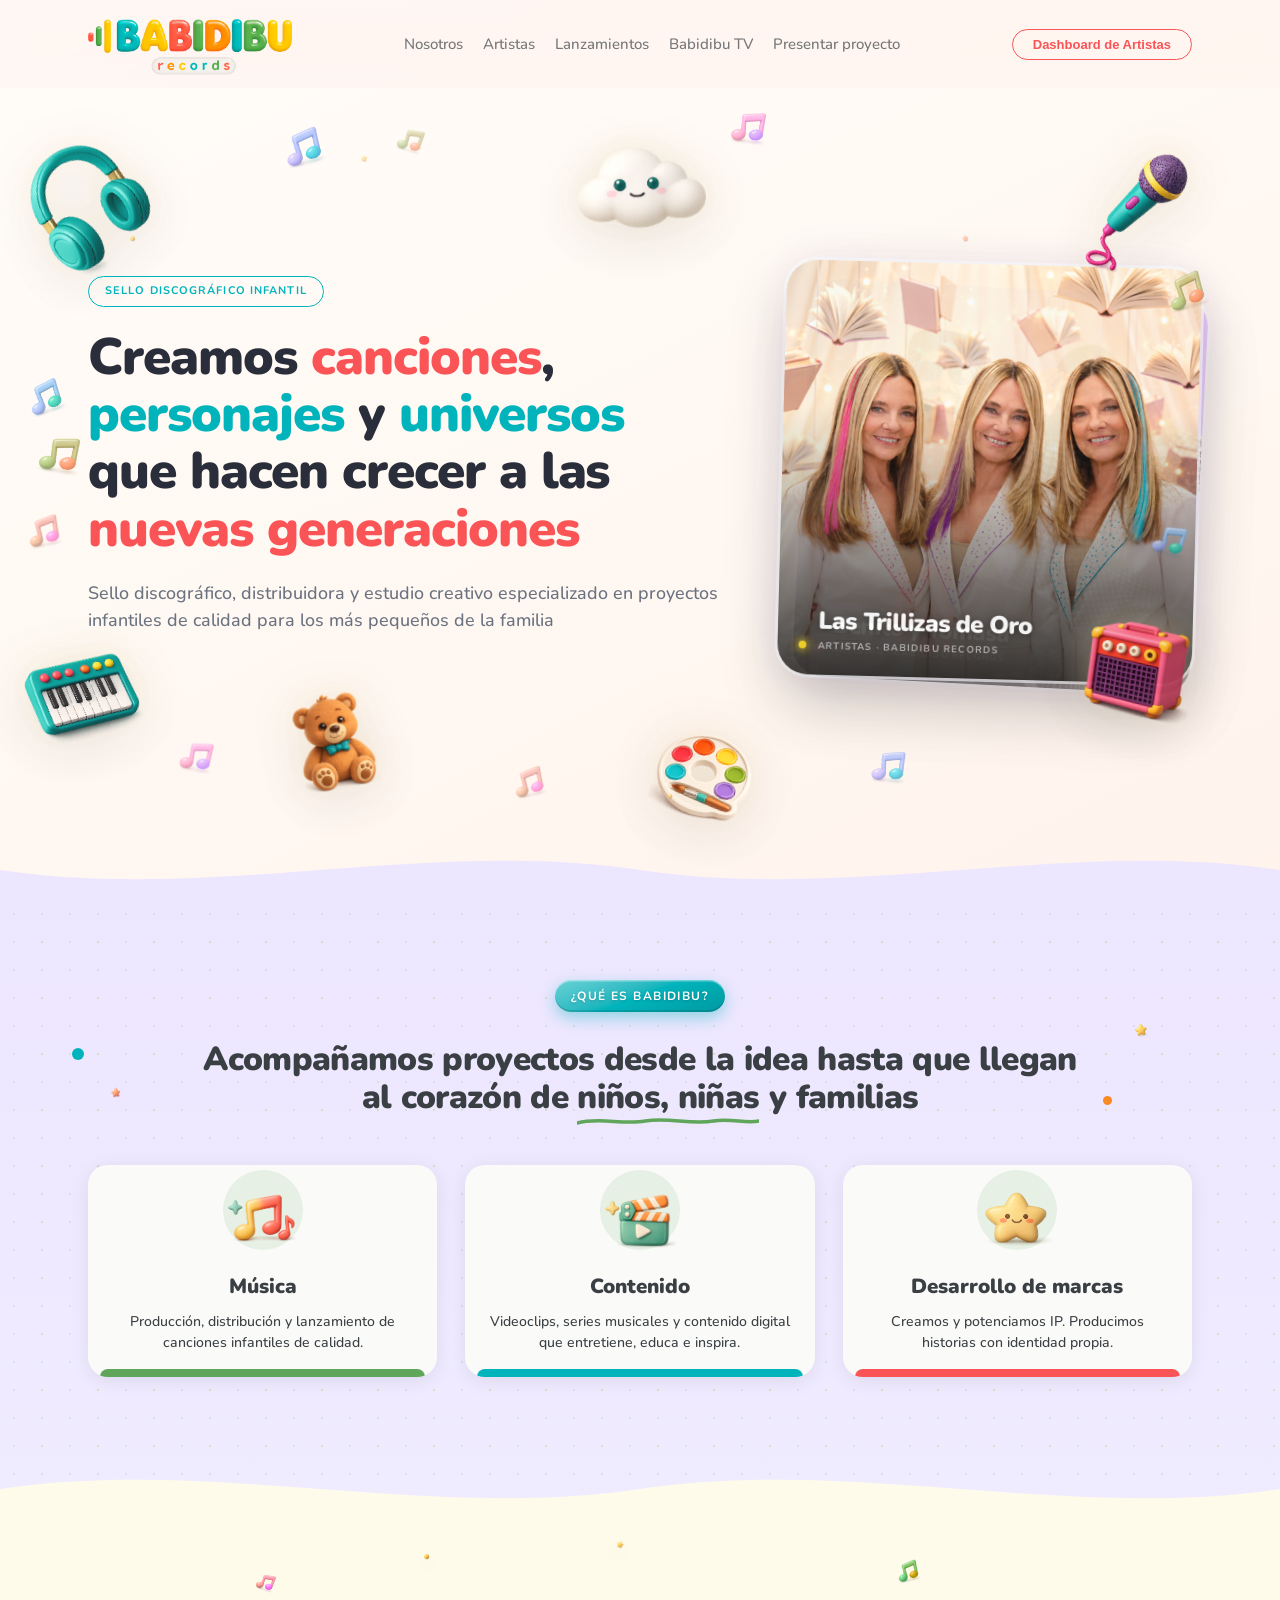
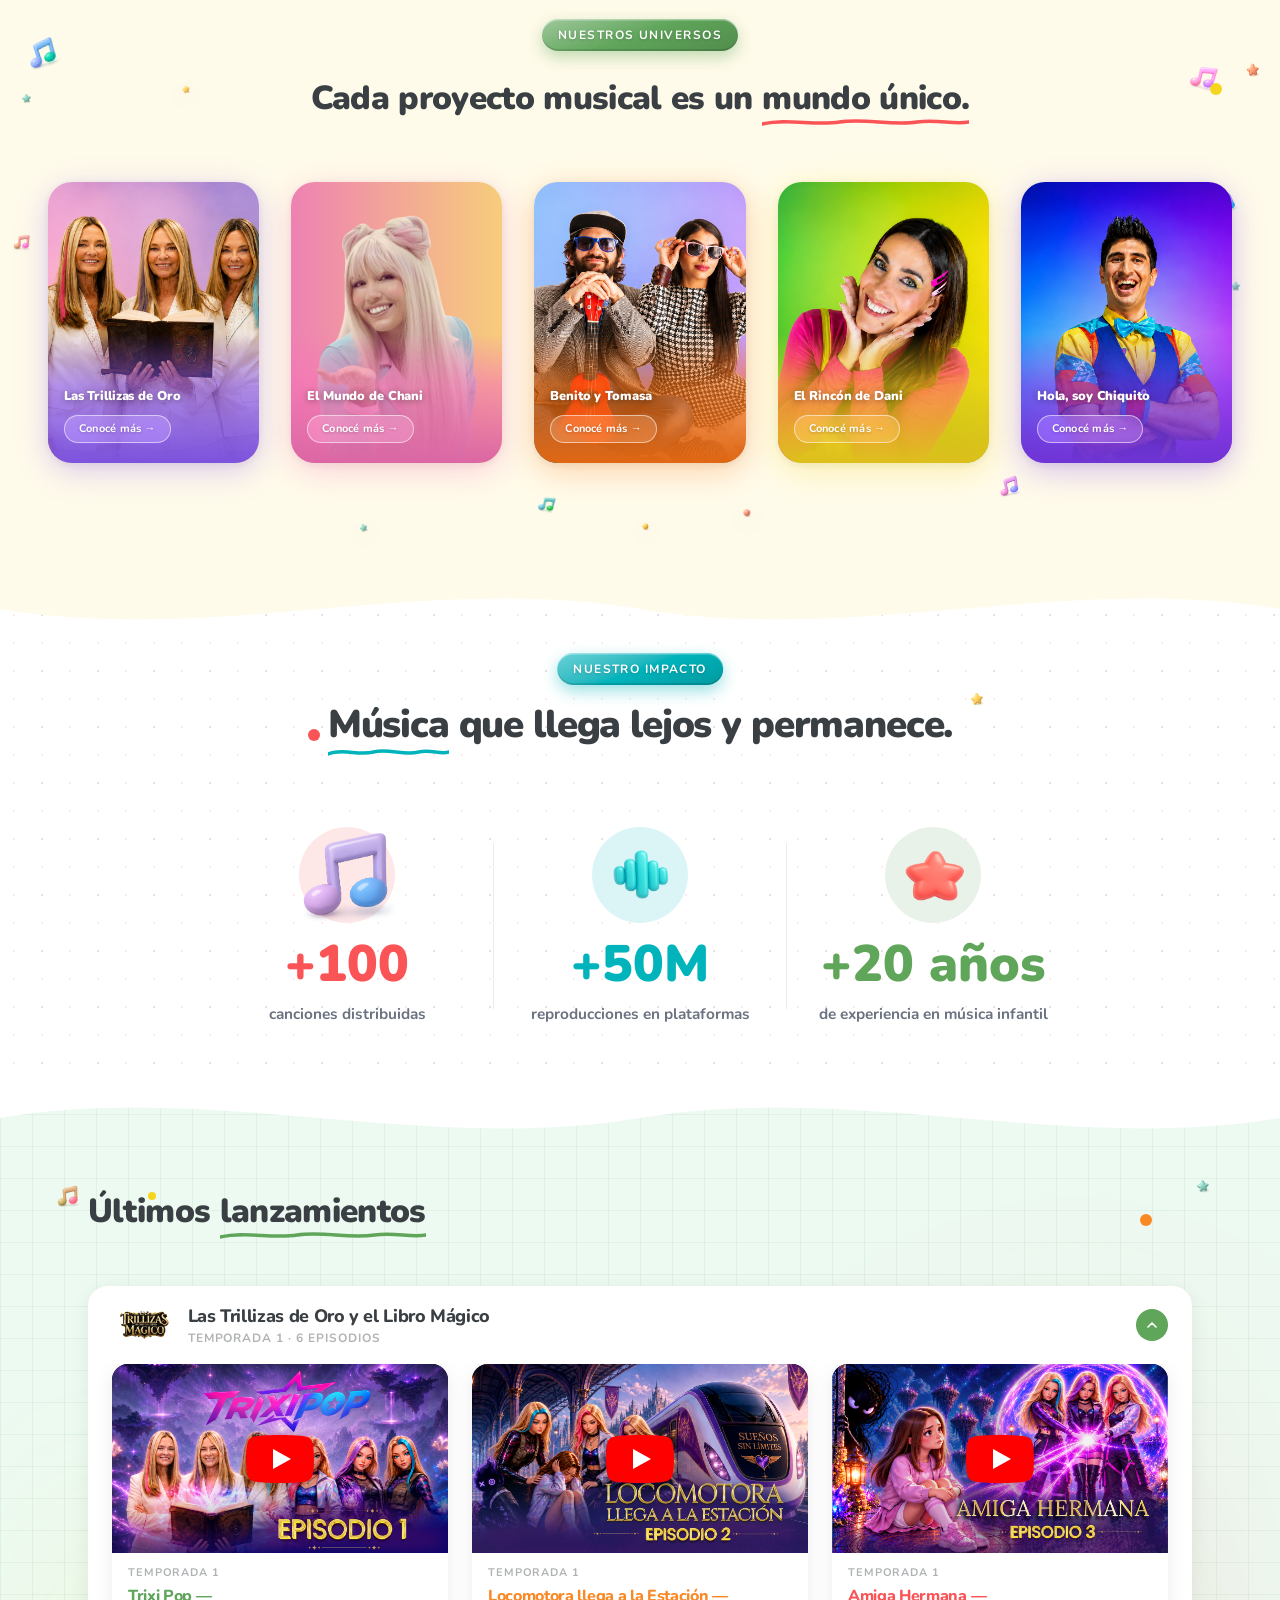
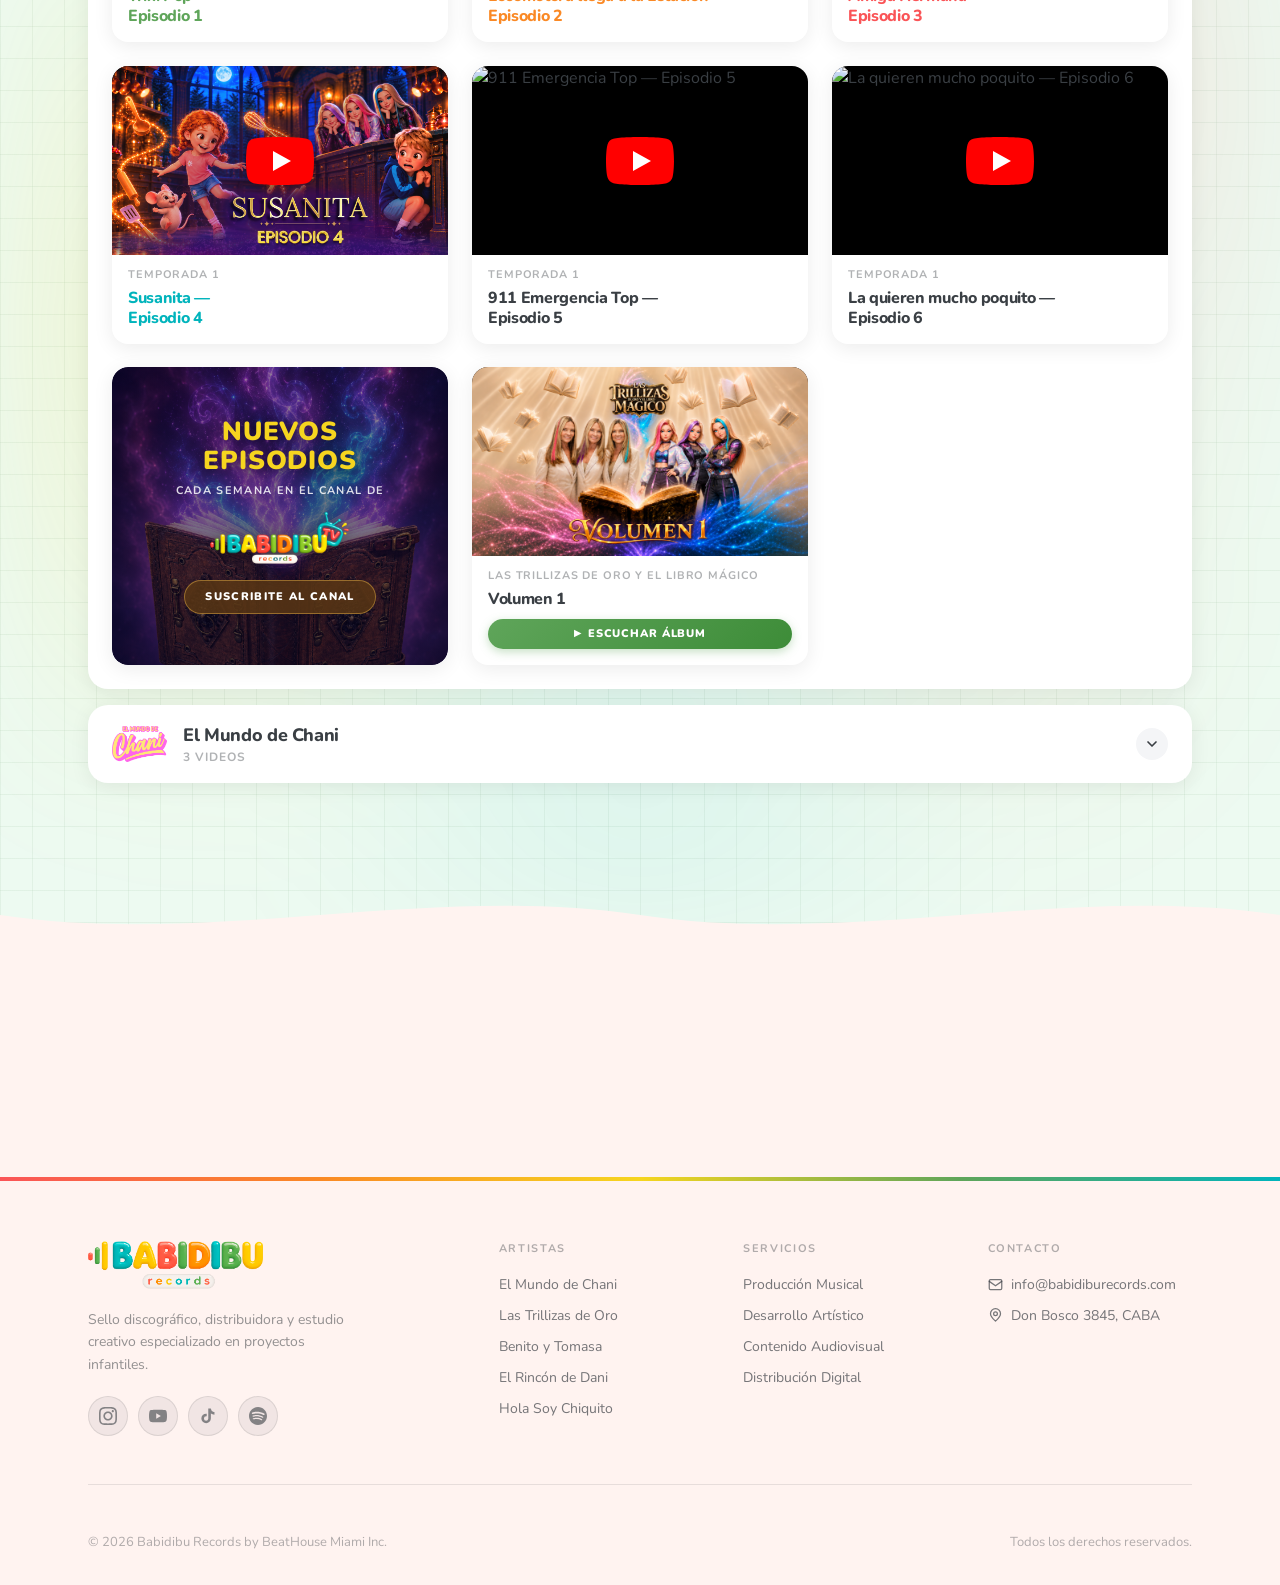
==== commit 1c1ac759: "Agrega episodios 5 y 6 de Las Trillizas, actualiza contador a 6 episodios Co-Authored-By: Claude Son" ====
--- a/index.html
+++ b/index.html
@@ -360,7 +360,7 @@
             <img src="imagenes-babidibu-records/SVG/logo las trillizas.svg" class="lanz-acc-logo" alt="Las Trillizas de Oro y el Libro Mágico">
             <div class="lanz-acc-text">
               <span class="lanz-acc-show">Las Trillizas de Oro y el Libro Mágico</span>
-              <span class="lanz-acc-season">Temporada 1 · 4 episodios</span>
+              <span class="lanz-acc-season">Temporada 1 · 6 episodios</span>
             </div>
           </div>
           <span class="lanz-acc-arrow"><svg viewBox="0 0 24 24" width="16" height="16" fill="none" stroke="currentColor" stroke-width="2.5" stroke-linecap="round" stroke-linejoin="round"><polyline points="6 9 12 15 18 9"/></svg></span>
@@ -408,6 +408,26 @@
                   <p class="lanz-name">Susanita —<br>Episodio&nbsp;4</p>
                 </div>
               </div>
+              <div class="lanz-item">
+                <a class="lanz-video-wrap lanz-thumb-link" href="https://linktw.in/pjknpj" target="_blank" rel="noopener" aria-label="Ver 911 Emergencia Top Episodio 5">
+                  <img src="imagenes-babidibu-records/miniatura_911_emergencia_top_web.jpg" alt="911 Emergencia Top — Episodio 5" loading="lazy">
+                  <div class="lanz-play-btn"><svg viewBox="0 0 68 48" width="68" height="48"><path d="M66.52 7.74A8.55 8.55 0 0 0 60.54 1.8C55.22 0 34 0 34 0S12.78 0 7.46 1.8A8.55 8.55 0 0 0 1.48 7.74C0 13.06 0 24 0 24s0 10.94 1.48 16.26a8.55 8.55 0 0 0 5.98 5.94C12.78 48 34 48 34 48s21.22 0 26.54-1.8a8.55 8.55 0 0 0 5.98-5.94C68 34.94 68 24 68 24s0-10.94-1.48-16.26z" fill="#FF0000"/><path d="M27 34l18-10-18-10v20z" fill="#fff"/></svg></div>
+                </a>
+                <div class="lanz-meta">
+                  <span class="lanz-artist">Temporada 1</span>
+                  <p class="lanz-name">911 Emergencia Top —<br>Episodio&nbsp;5</p>
+                </div>
+              </div>
+              <div class="lanz-item">
+                <a class="lanz-video-wrap lanz-thumb-link" href="https://linktw.in/qpydbu" target="_blank" rel="noopener" aria-label="Ver La quieren mucho poquito Episodio 6">
+                  <img src="imagenes-babidibu-records/miniatura_esa_nina_enamorada_web.jpg" alt="La quieren mucho poquito — Episodio 6" loading="lazy">
+                  <div class="lanz-play-btn"><svg viewBox="0 0 68 48" width="68" height="48"><path d="M66.52 7.74A8.55 8.55 0 0 0 60.54 1.8C55.22 0 34 0 34 0S12.78 0 7.46 1.8A8.55 8.55 0 0 0 1.48 7.74C0 13.06 0 24 0 24s0 10.94 1.48 16.26a8.55 8.55 0 0 0 5.98 5.94C12.78 48 34 48 34 48s21.22 0 26.54-1.8a8.55 8.55 0 0 0 5.98-5.94C68 34.94 68 24 68 24s0-10.94-1.48-16.26z" fill="#FF0000"/><path d="M27 34l18-10-18-10v20z" fill="#fff"/></svg></div>
+                </a>
+                <div class="lanz-meta">
+                  <span class="lanz-artist">Temporada 1</span>
+                  <p class="lanz-name">La quieren mucho poquito —<br>Episodio&nbsp;6</p>
+                </div>
+              </div>
               <div class="lanz-item lanz-item--promo">
                 <a class="lanz-promo-cover" href="https://linktw.in/Dnofjd" target="_blank" rel="noopener" aria-label="Suscribite al canal de Babidibu TV">
                   <img src="imagenes-babidibu-records/proximos_episodios.png" alt="Nuevos episodios" loading="lazy">
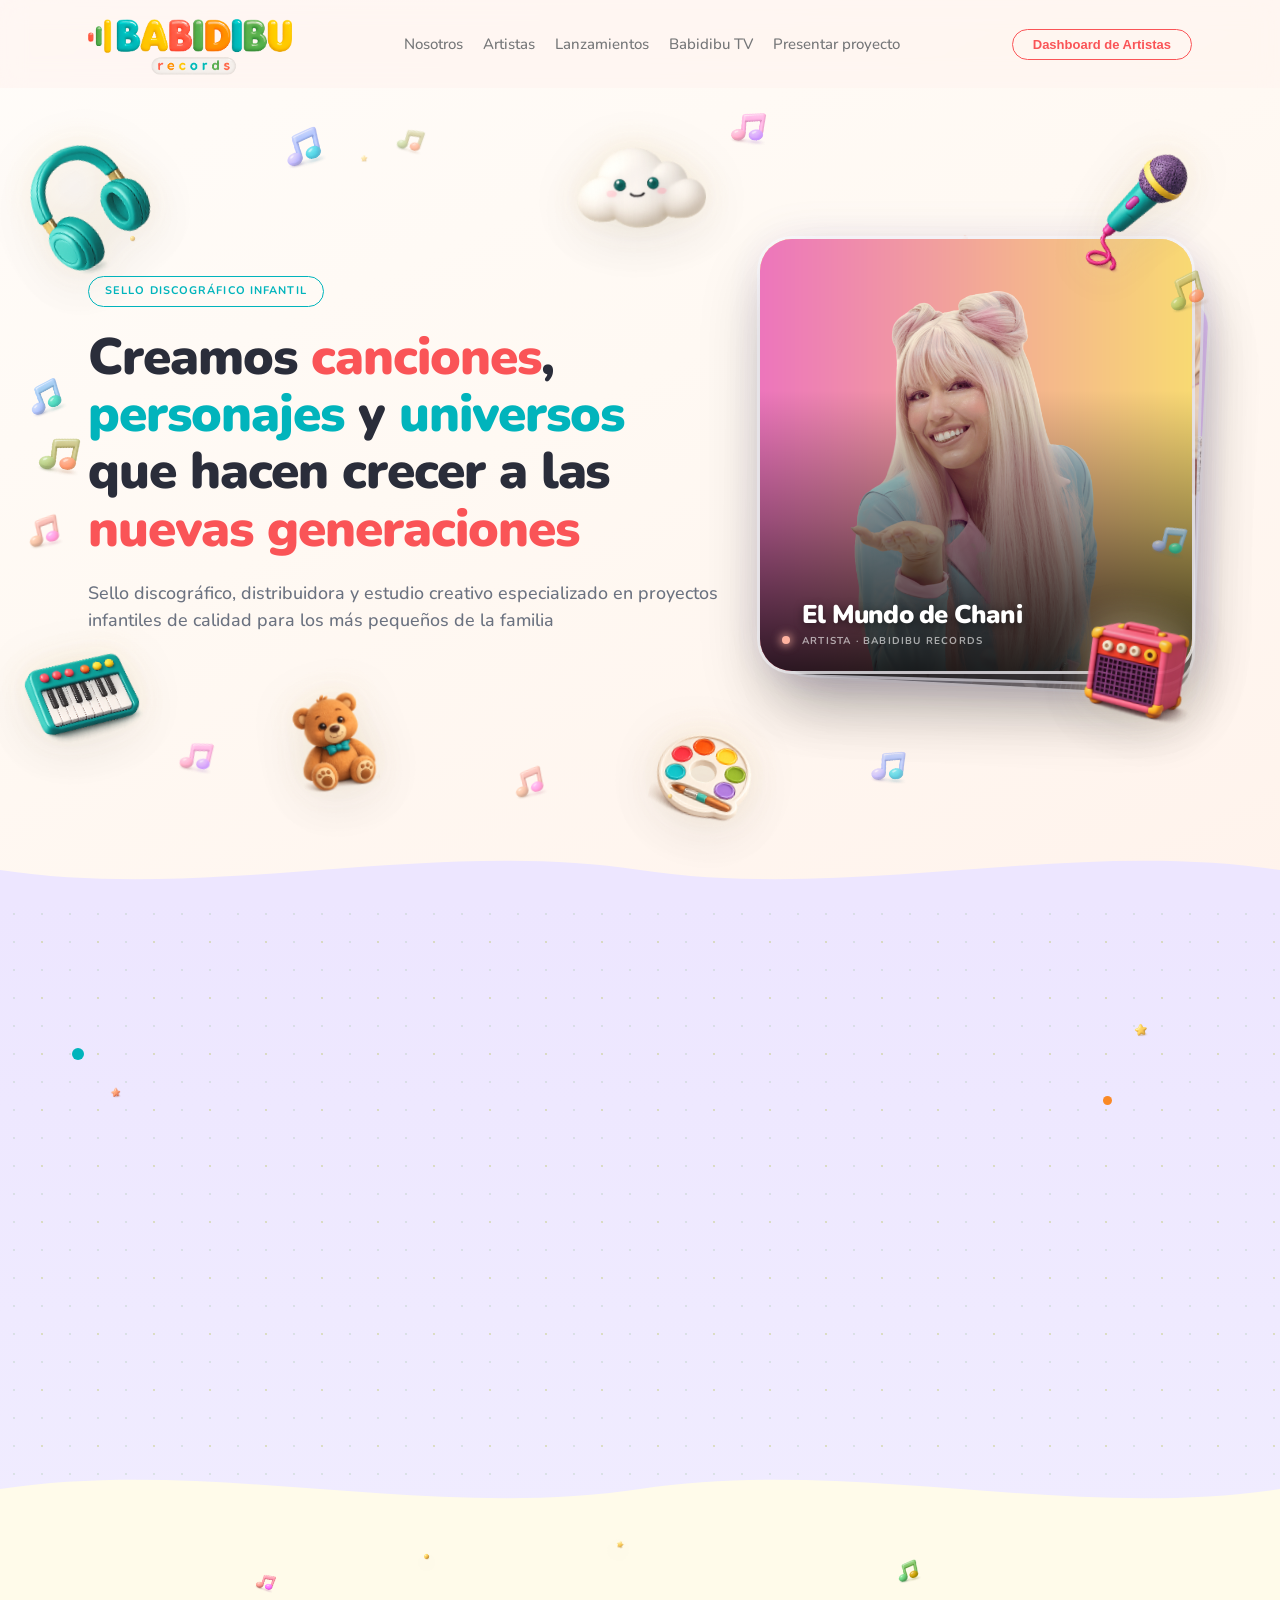
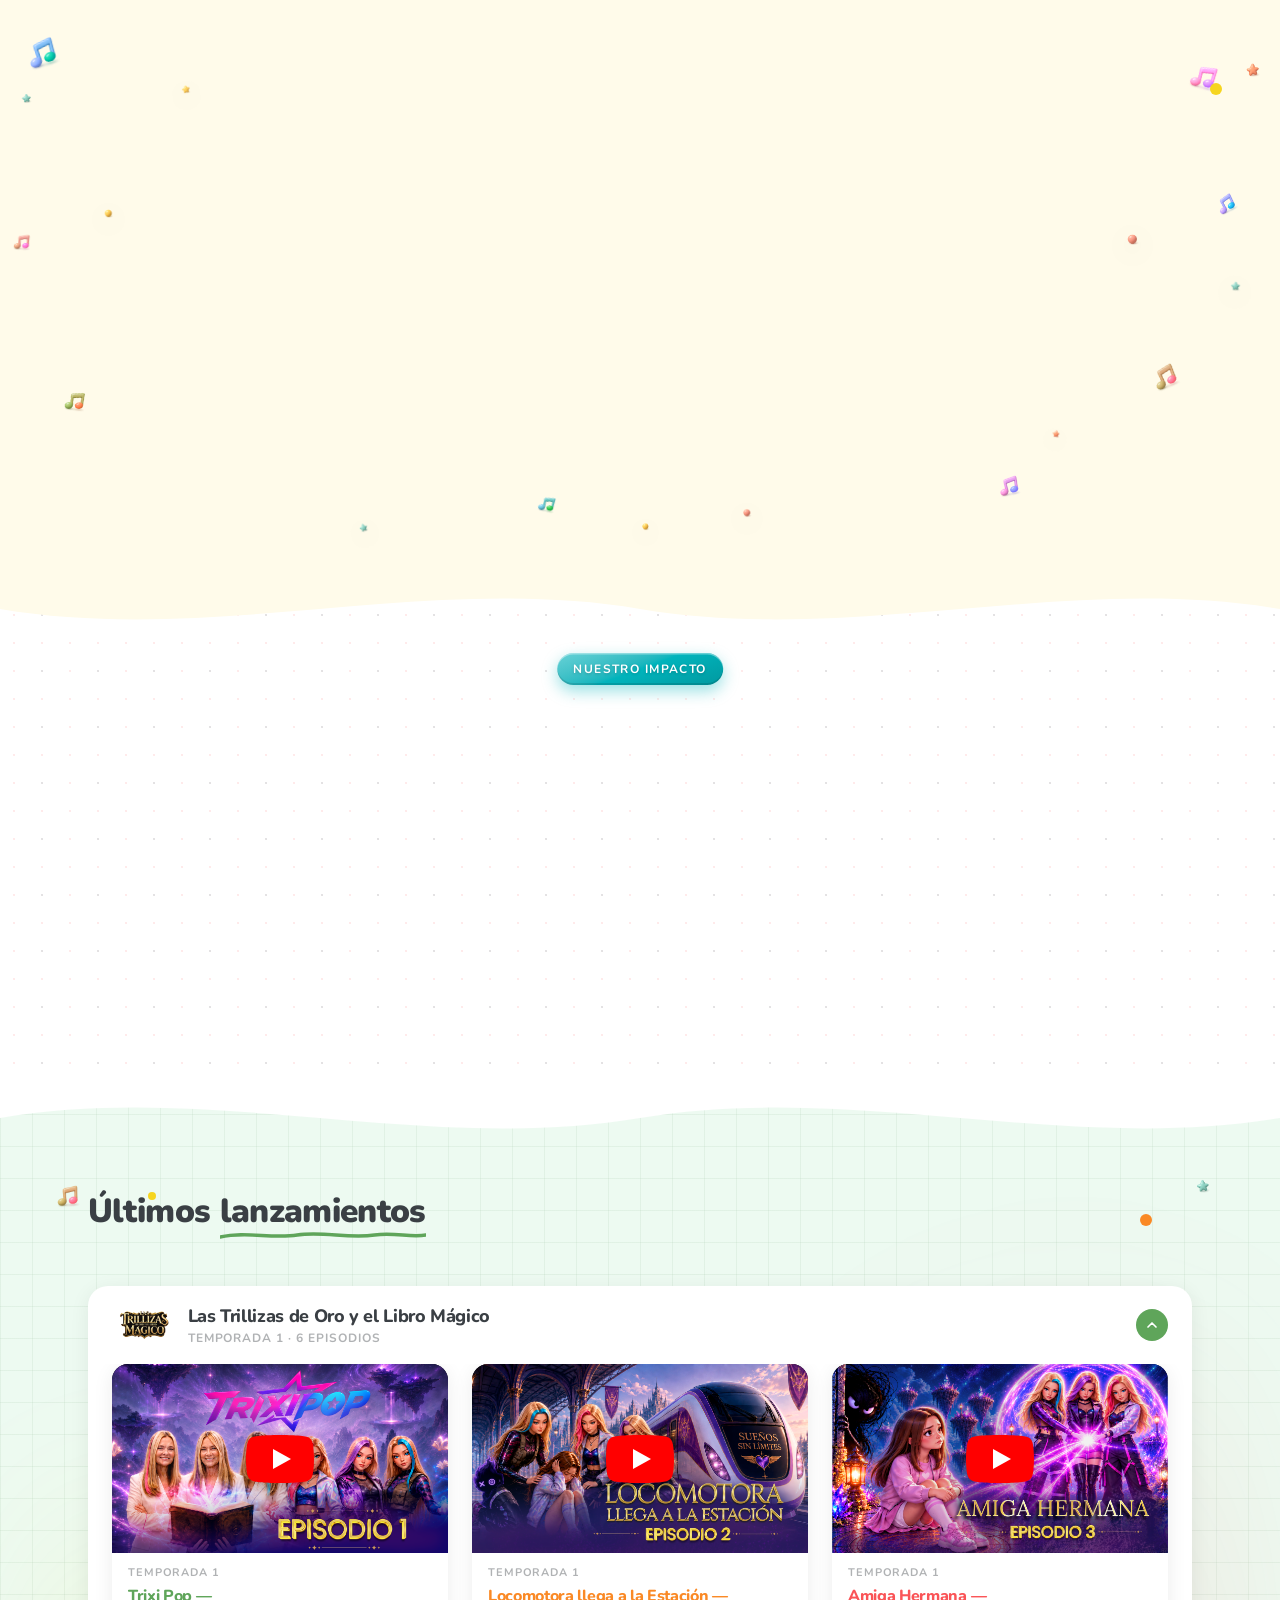
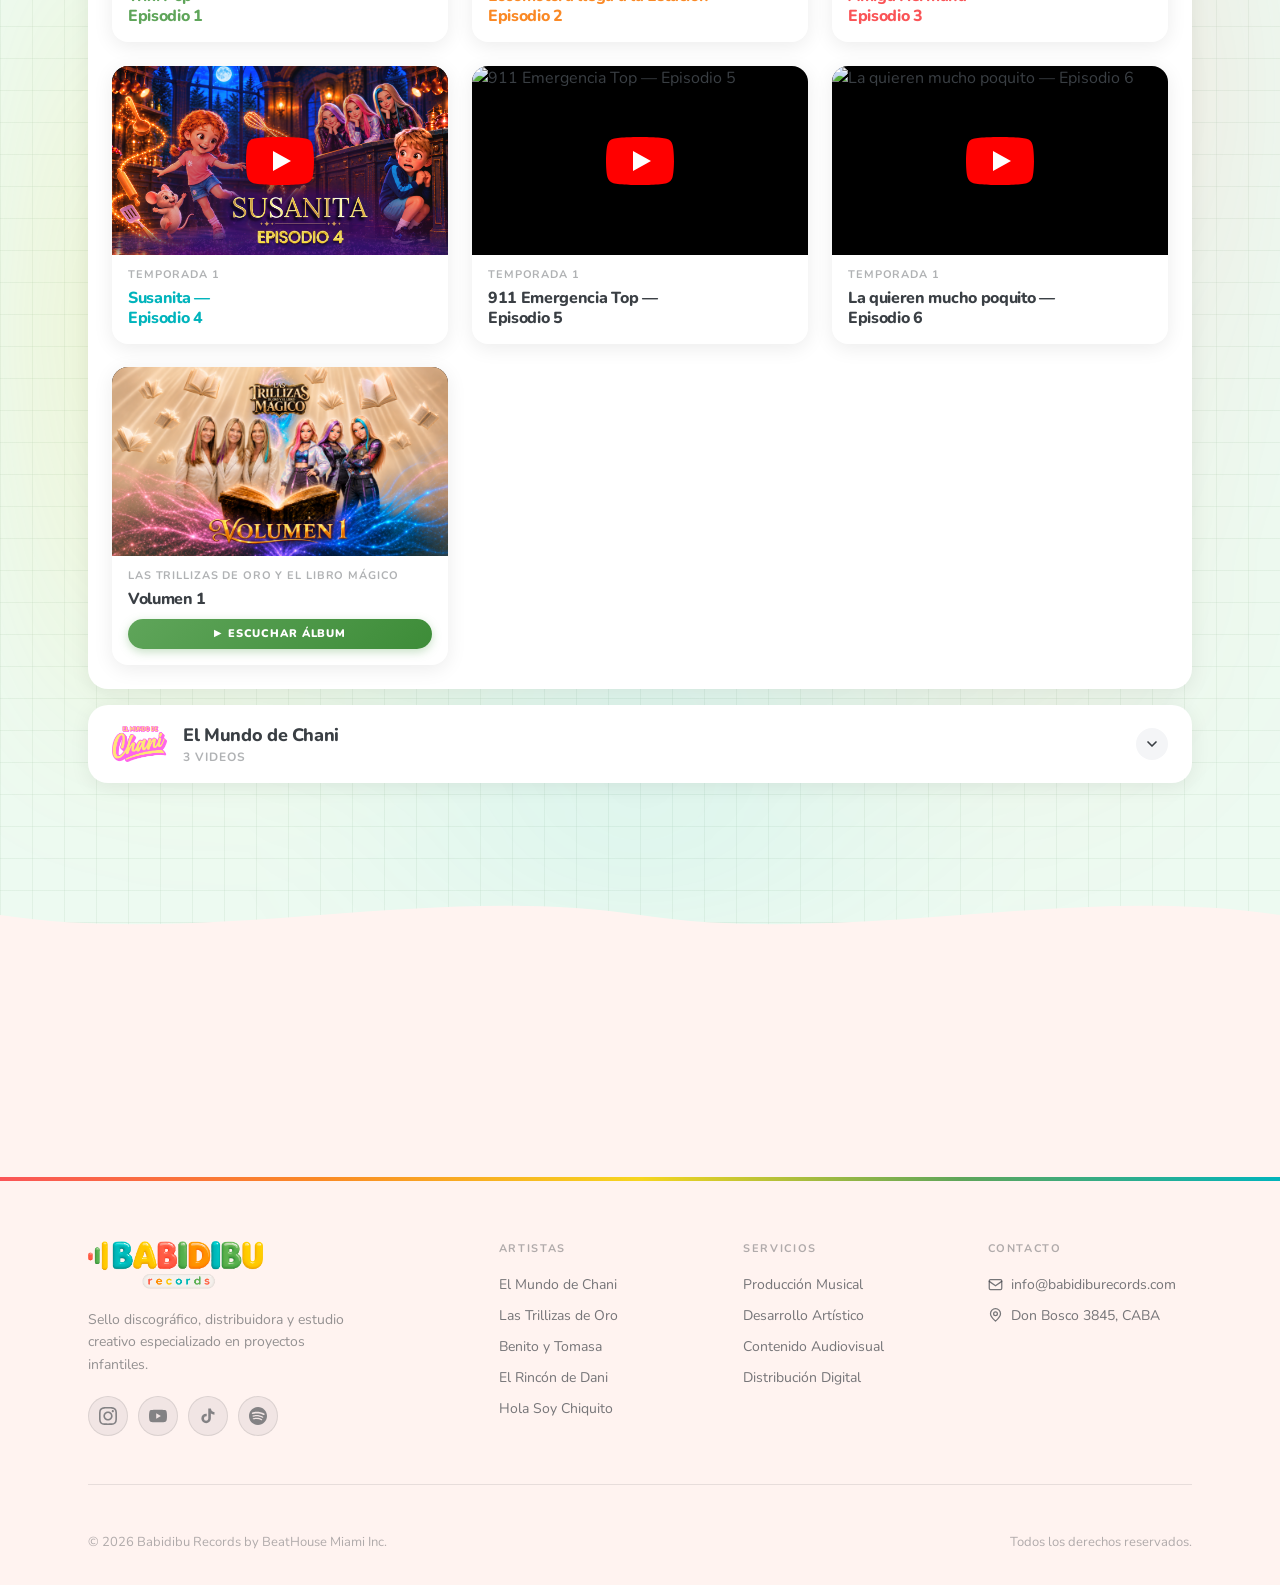
==== commit 9f6321e2: "Reordena grid Trillizas: Ep4-5-6 seguidos, saca card promo, deja solo álbum Co-Authored-By: Claude S" ====
--- a/index.html
+++ b/index.html
@@ -428,17 +428,6 @@
                   <p class="lanz-name">La quieren mucho poquito —<br>Episodio&nbsp;6</p>
                 </div>
               </div>
-              <div class="lanz-item lanz-item--promo">
-                <a class="lanz-promo-cover" href="https://linktw.in/Dnofjd" target="_blank" rel="noopener" aria-label="Suscribite al canal de Babidibu TV">
-                  <img src="imagenes-babidibu-records/proximos_episodios.png" alt="Nuevos episodios" loading="lazy">
-                  <div class="lanz-promo-overlay">
-                    <span class="lanz-promo-title">NUEVOS<br>EPISODIOS</span>
-                    <span class="lanz-promo-sub">CADA SEMANA EN EL CANAL DE</span>
-                    <img src="imagenes-babidibu-records/Logo BABIDIBU TV.png" class="lanz-promo-tv-logo" alt="Babidibu TV">
-                    <span class="lanz-promo-btn">SUSCRIBITE AL CANAL</span>
-                  </div>
-                </a>
-              </div>
               <div class="lanz-item">
                 <a class="lanz-video-wrap lanz-album-wrap" href="https://ffm.to/libromagico1" target="_blank" rel="noopener" aria-label="Escuchar álbum Volumen 1">
                   <img src="imagenes-babidibu-records/arte d tapa ok.png" alt="Las Trillizas de Oro y el Libro Mágico — Volumen 1" loading="lazy" style="position:absolute;inset:0;width:100%;height:100%;object-fit:cover;object-position:center 30%;">
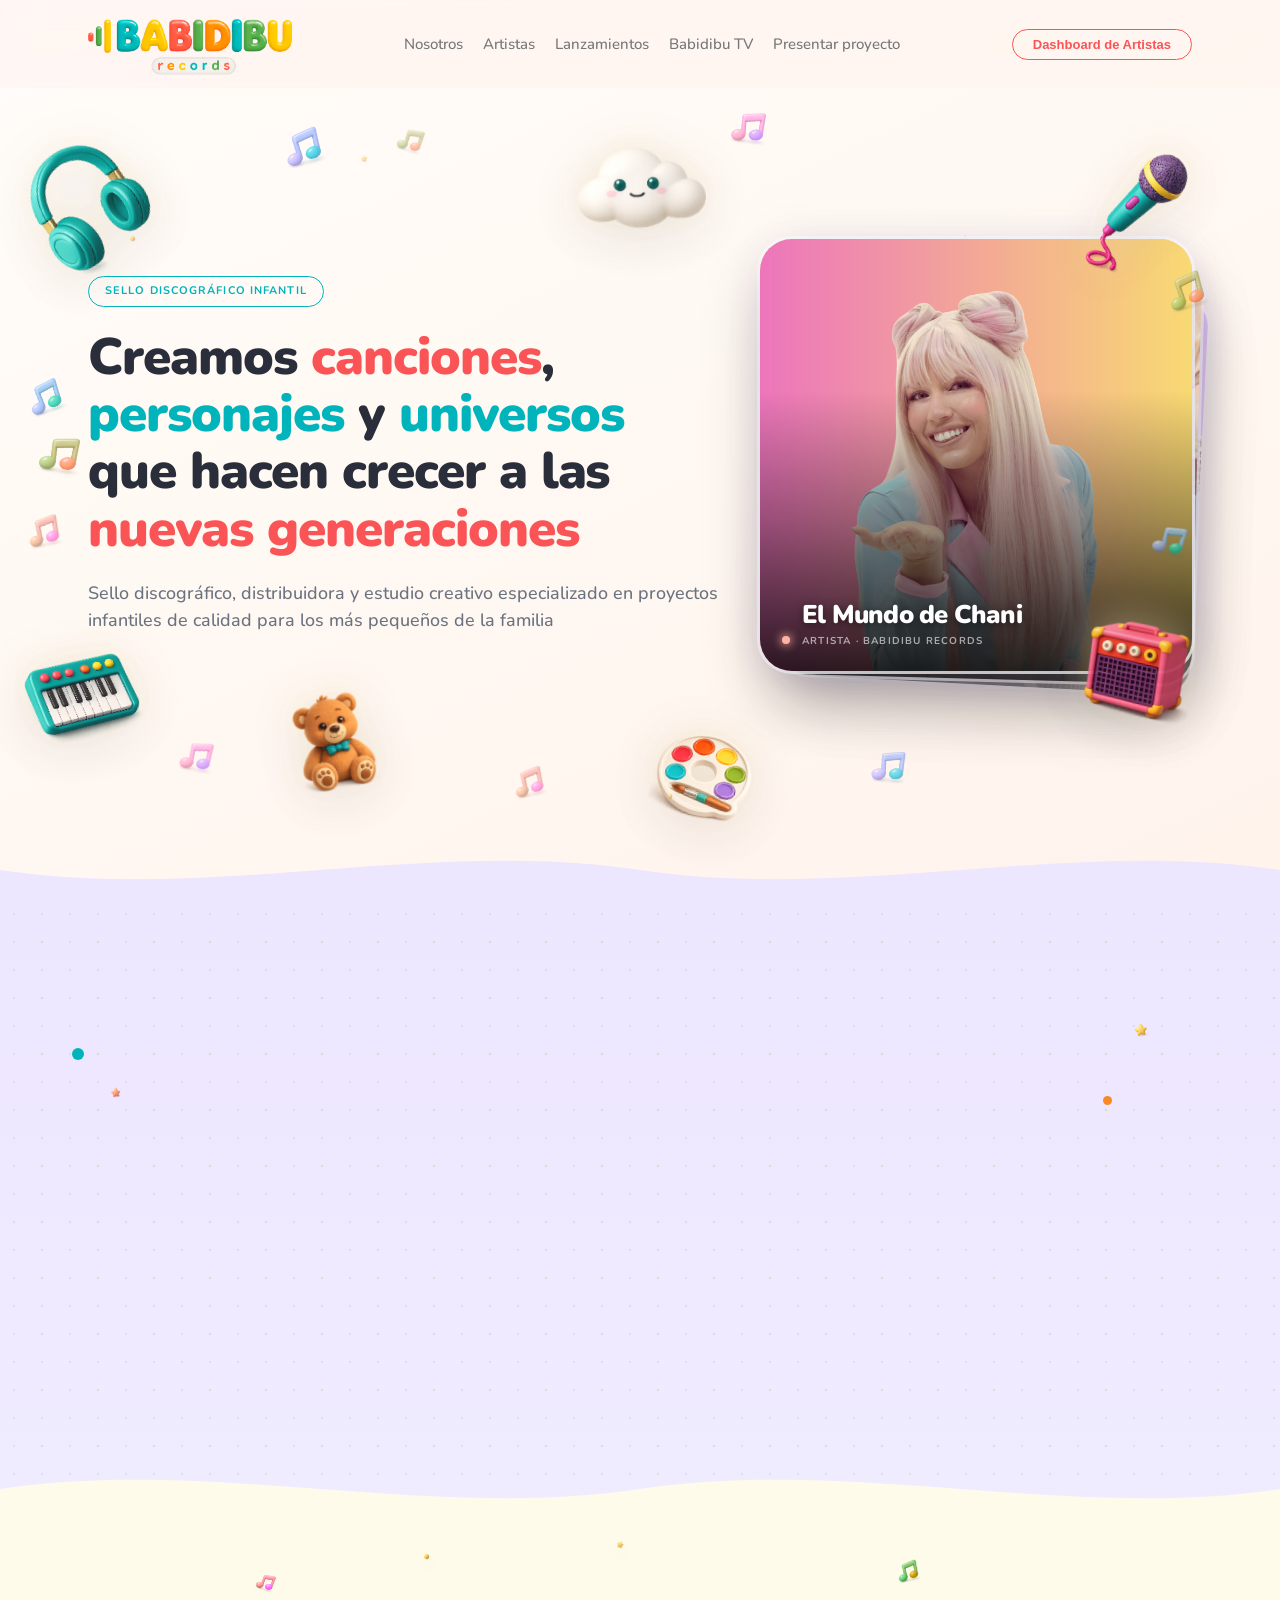
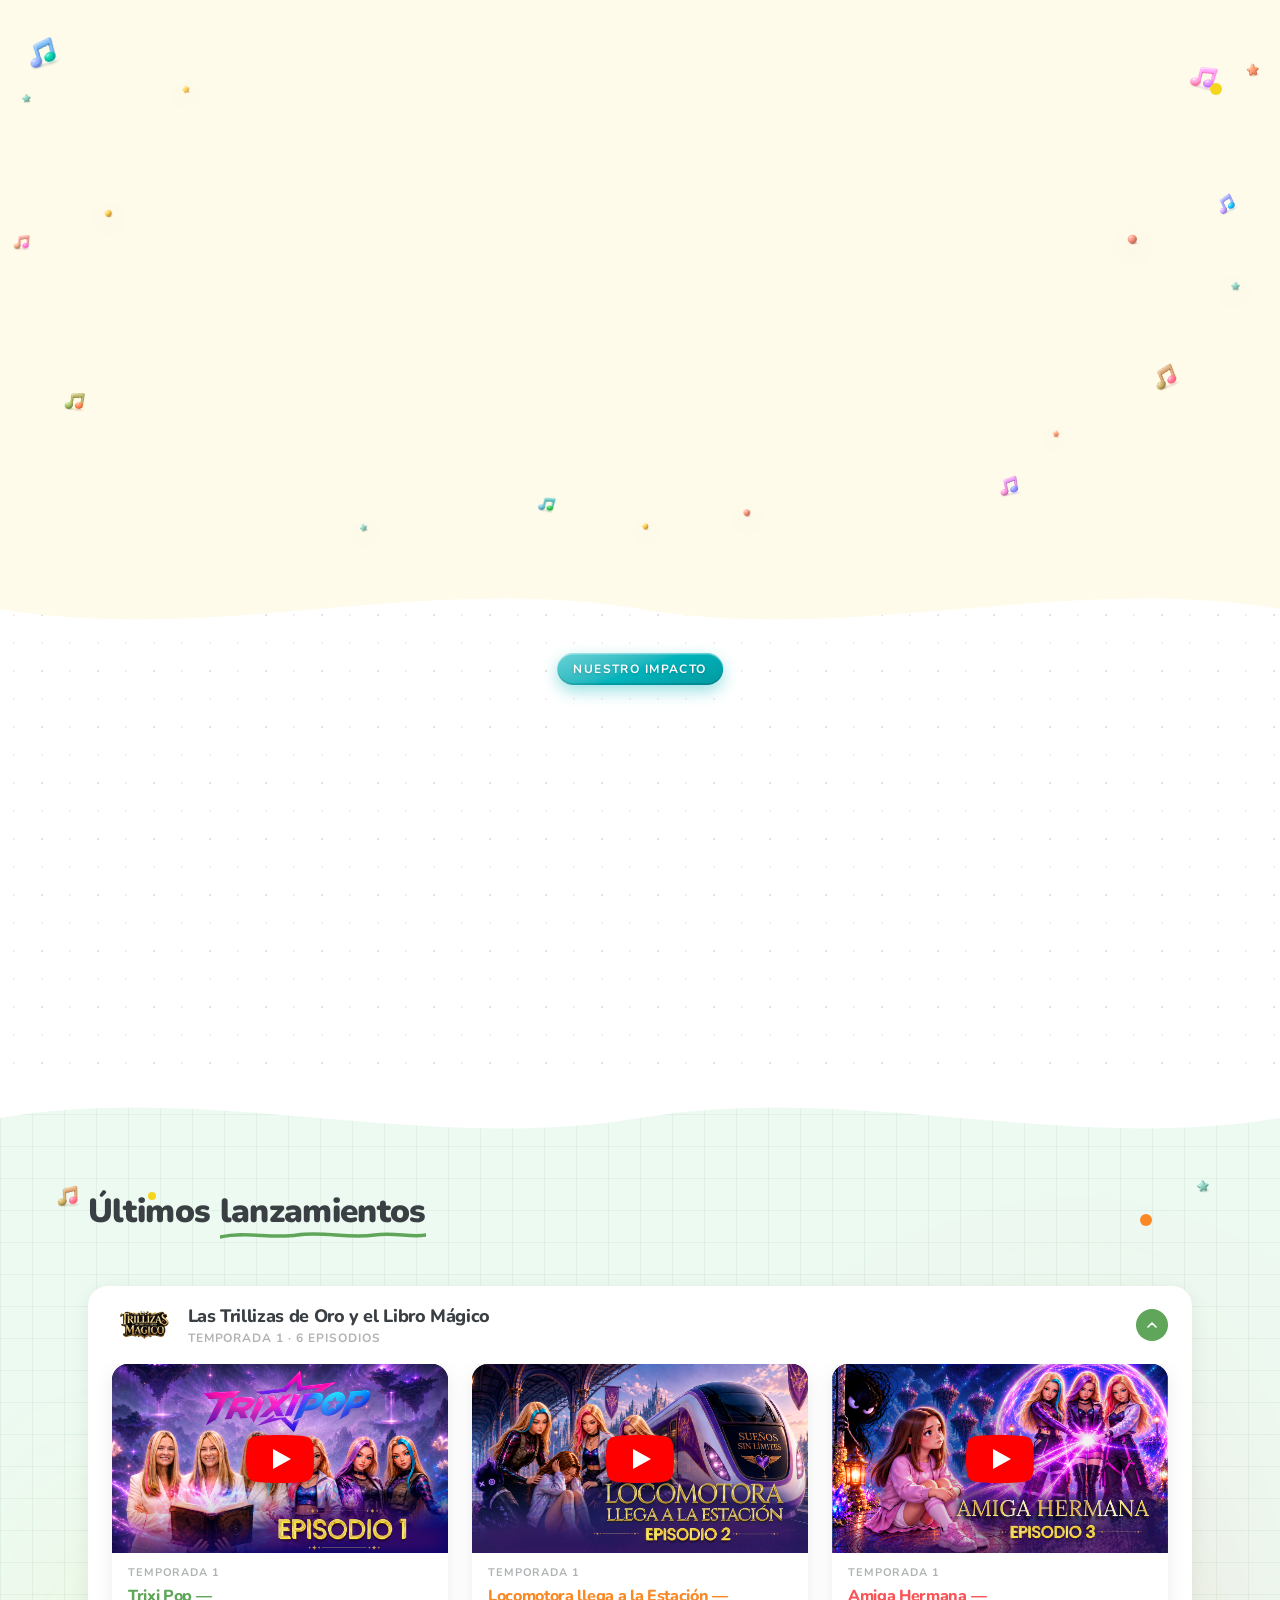
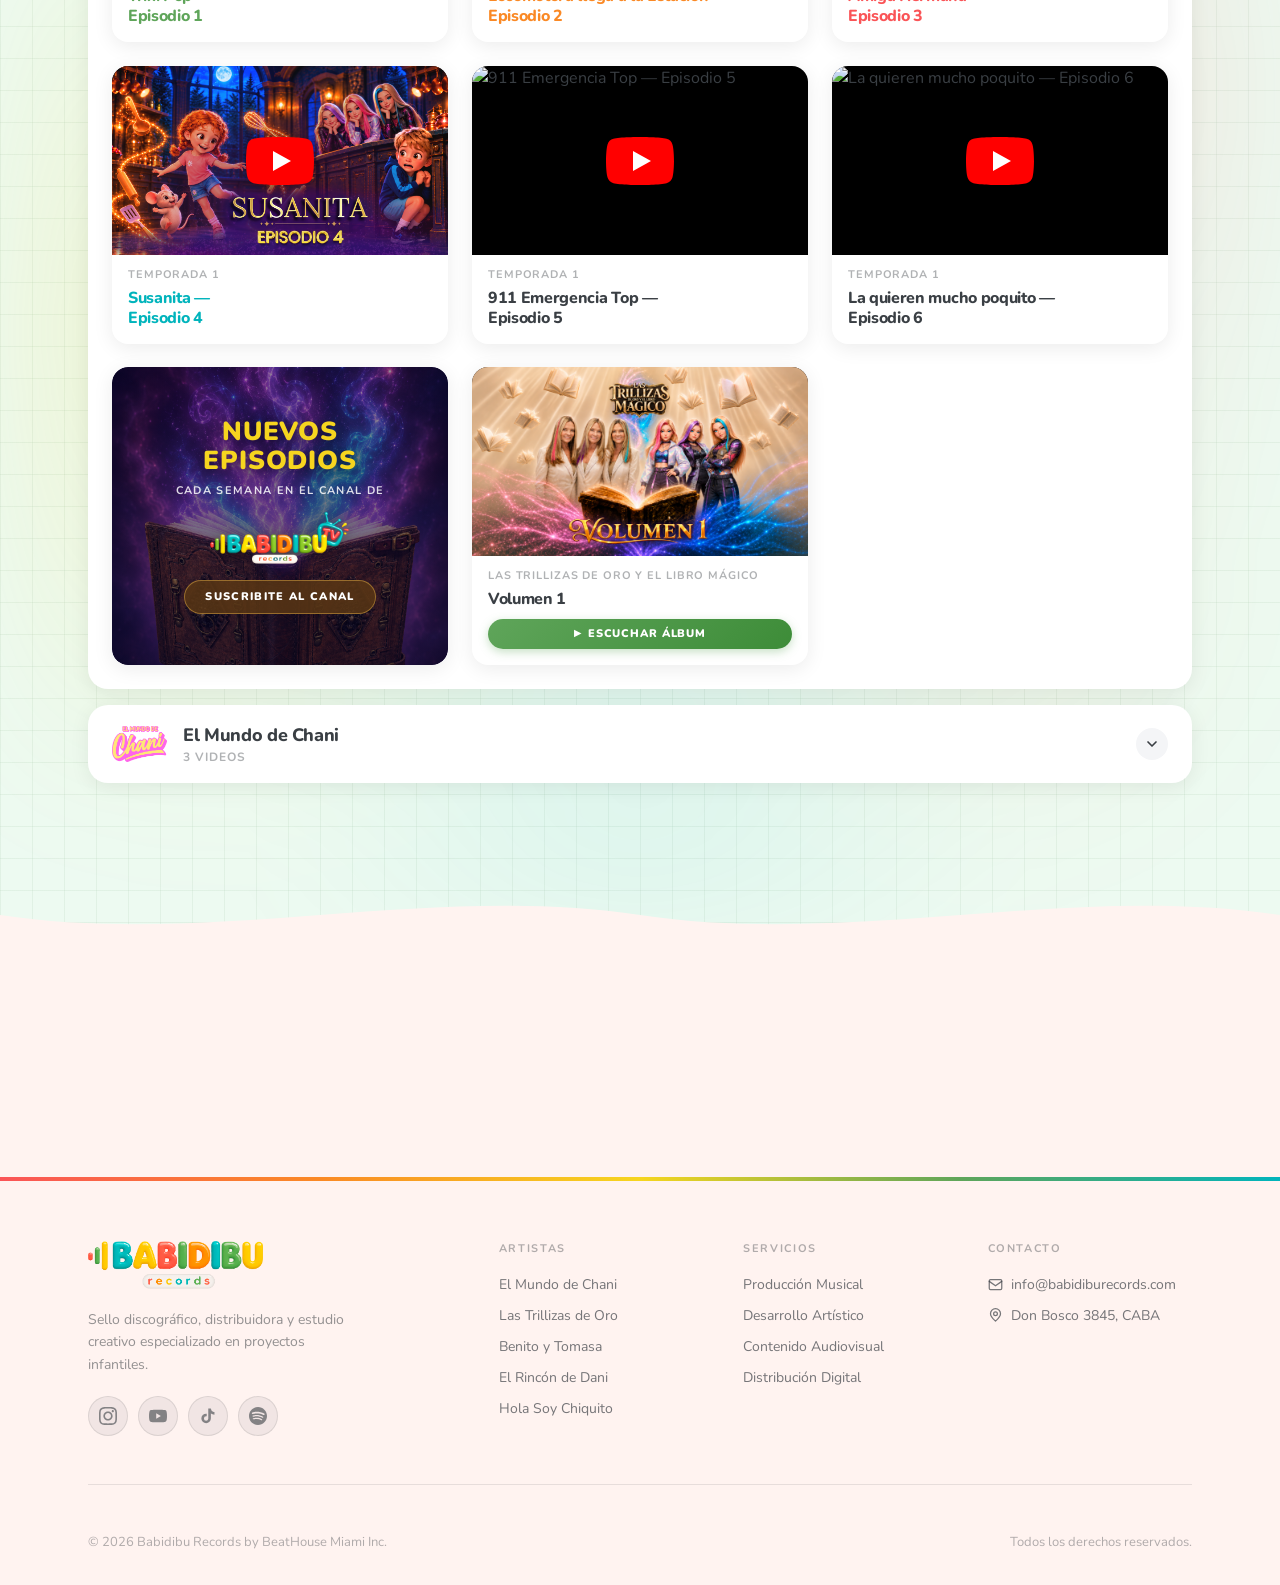
==== commit 4a8fc11e: "Restaura card promo suscripción después del Ep6 Co-Authored-By: Claude Sonnet 4.6 <noreply@anthropic" ====
--- a/index.html
+++ b/index.html
@@ -428,6 +428,17 @@
                   <p class="lanz-name">La quieren mucho poquito —<br>Episodio&nbsp;6</p>
                 </div>
               </div>
+              <div class="lanz-item lanz-item--promo">
+                <a class="lanz-promo-cover" href="https://linktw.in/Dnofjd" target="_blank" rel="noopener" aria-label="Suscribite al canal de Babidibu TV">
+                  <img src="imagenes-babidibu-records/proximos_episodios.png" alt="Nuevos episodios" loading="lazy">
+                  <div class="lanz-promo-overlay">
+                    <span class="lanz-promo-title">NUEVOS<br>EPISODIOS</span>
+                    <span class="lanz-promo-sub">CADA SEMANA EN EL CANAL DE</span>
+                    <img src="imagenes-babidibu-records/Logo BABIDIBU TV.png" class="lanz-promo-tv-logo" alt="Babidibu TV">
+                    <span class="lanz-promo-btn">SUSCRIBITE AL CANAL</span>
+                  </div>
+                </a>
+              </div>
               <div class="lanz-item">
                 <a class="lanz-video-wrap lanz-album-wrap" href="https://ffm.to/libromagico1" target="_blank" rel="noopener" aria-label="Escuchar álbum Volumen 1">
                   <img src="imagenes-babidibu-records/arte d tapa ok.png" alt="Las Trillizas de Oro y el Libro Mágico — Volumen 1" loading="lazy" style="position:absolute;inset:0;width:100%;height:100%;object-fit:cover;object-position:center 30%;">
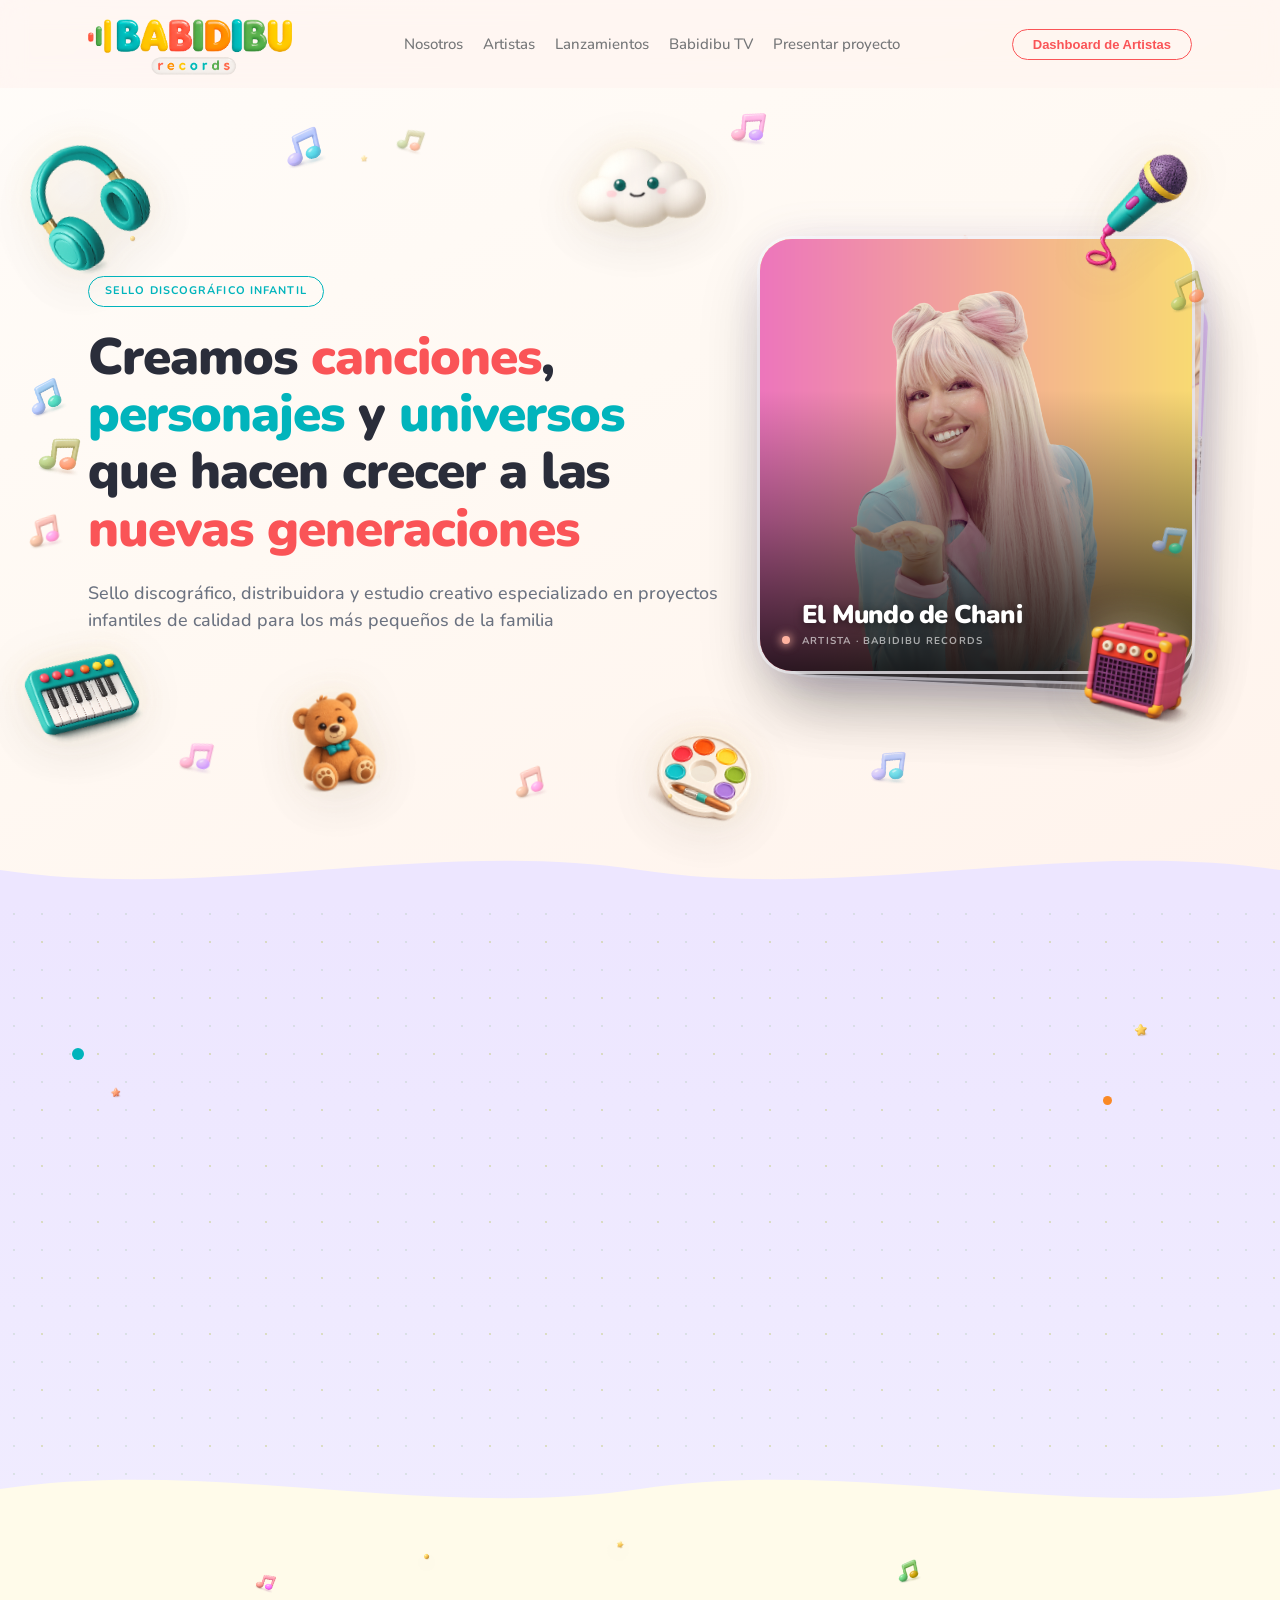
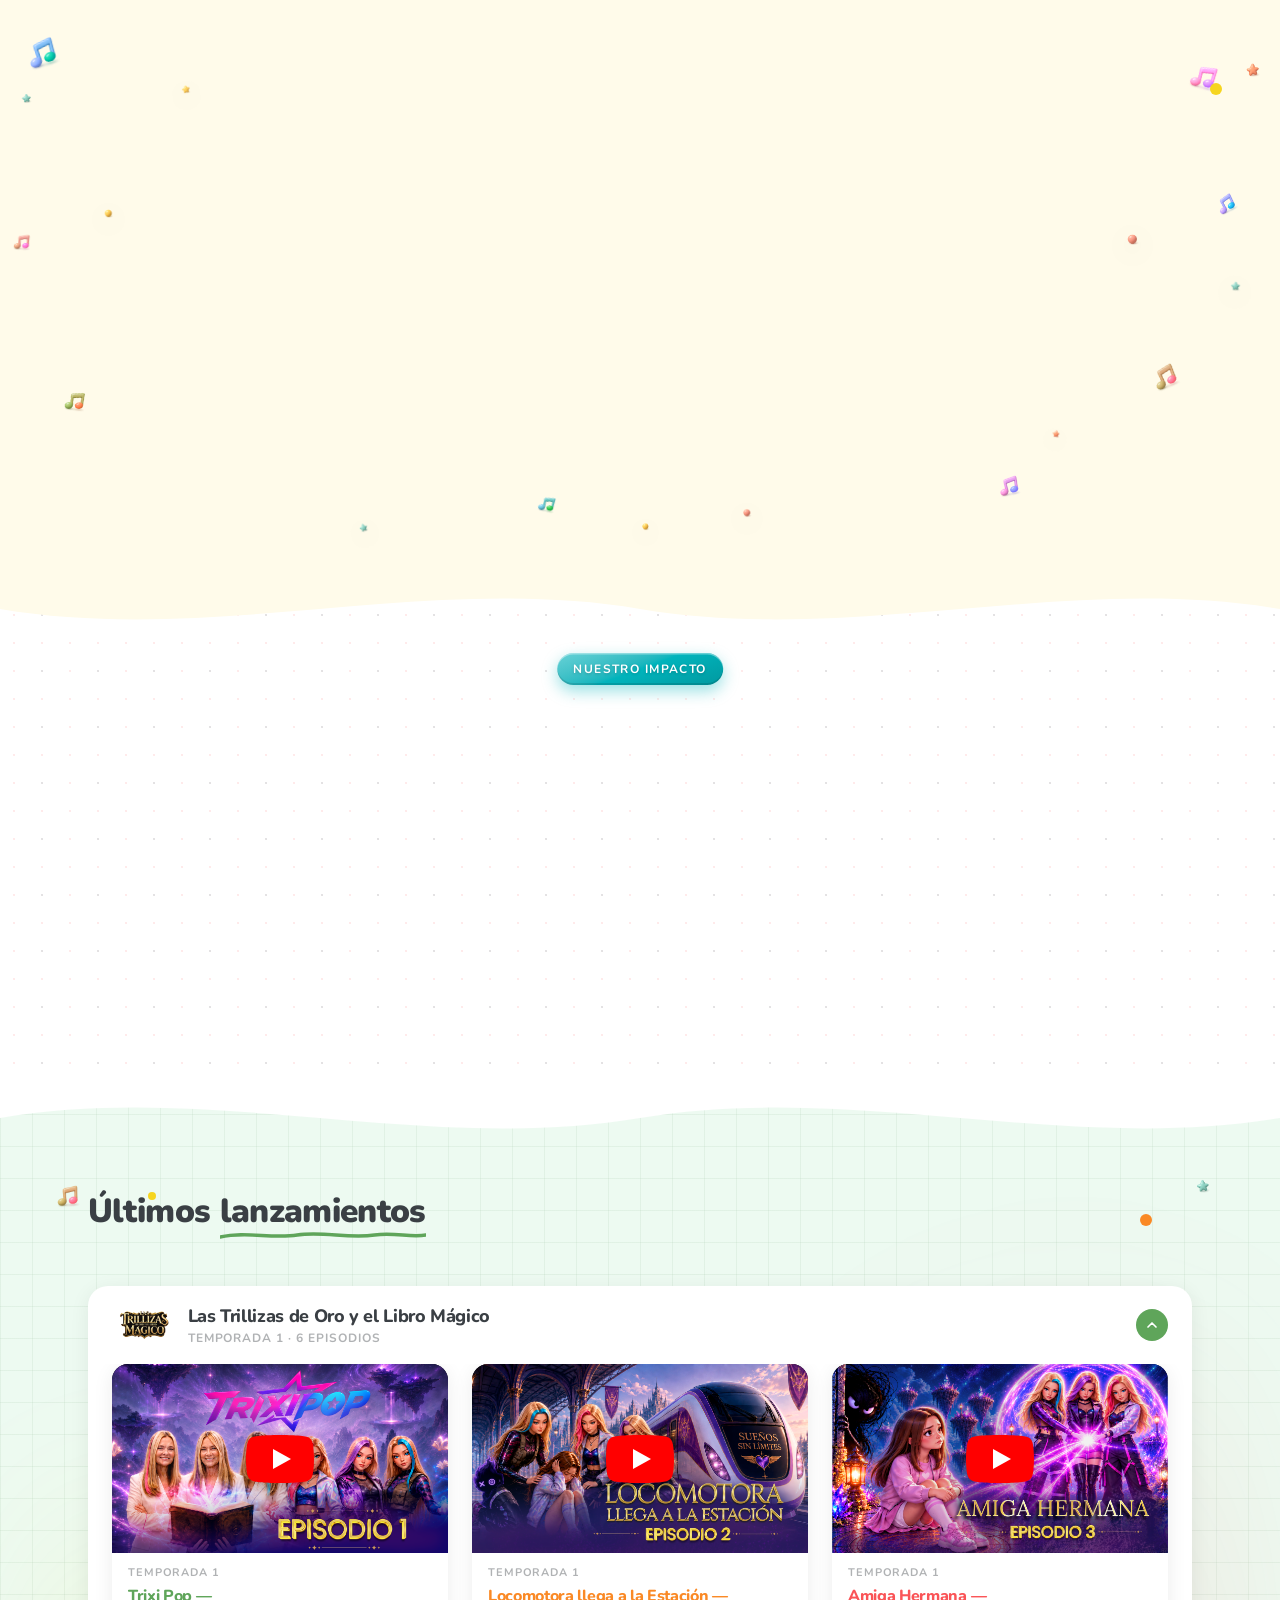
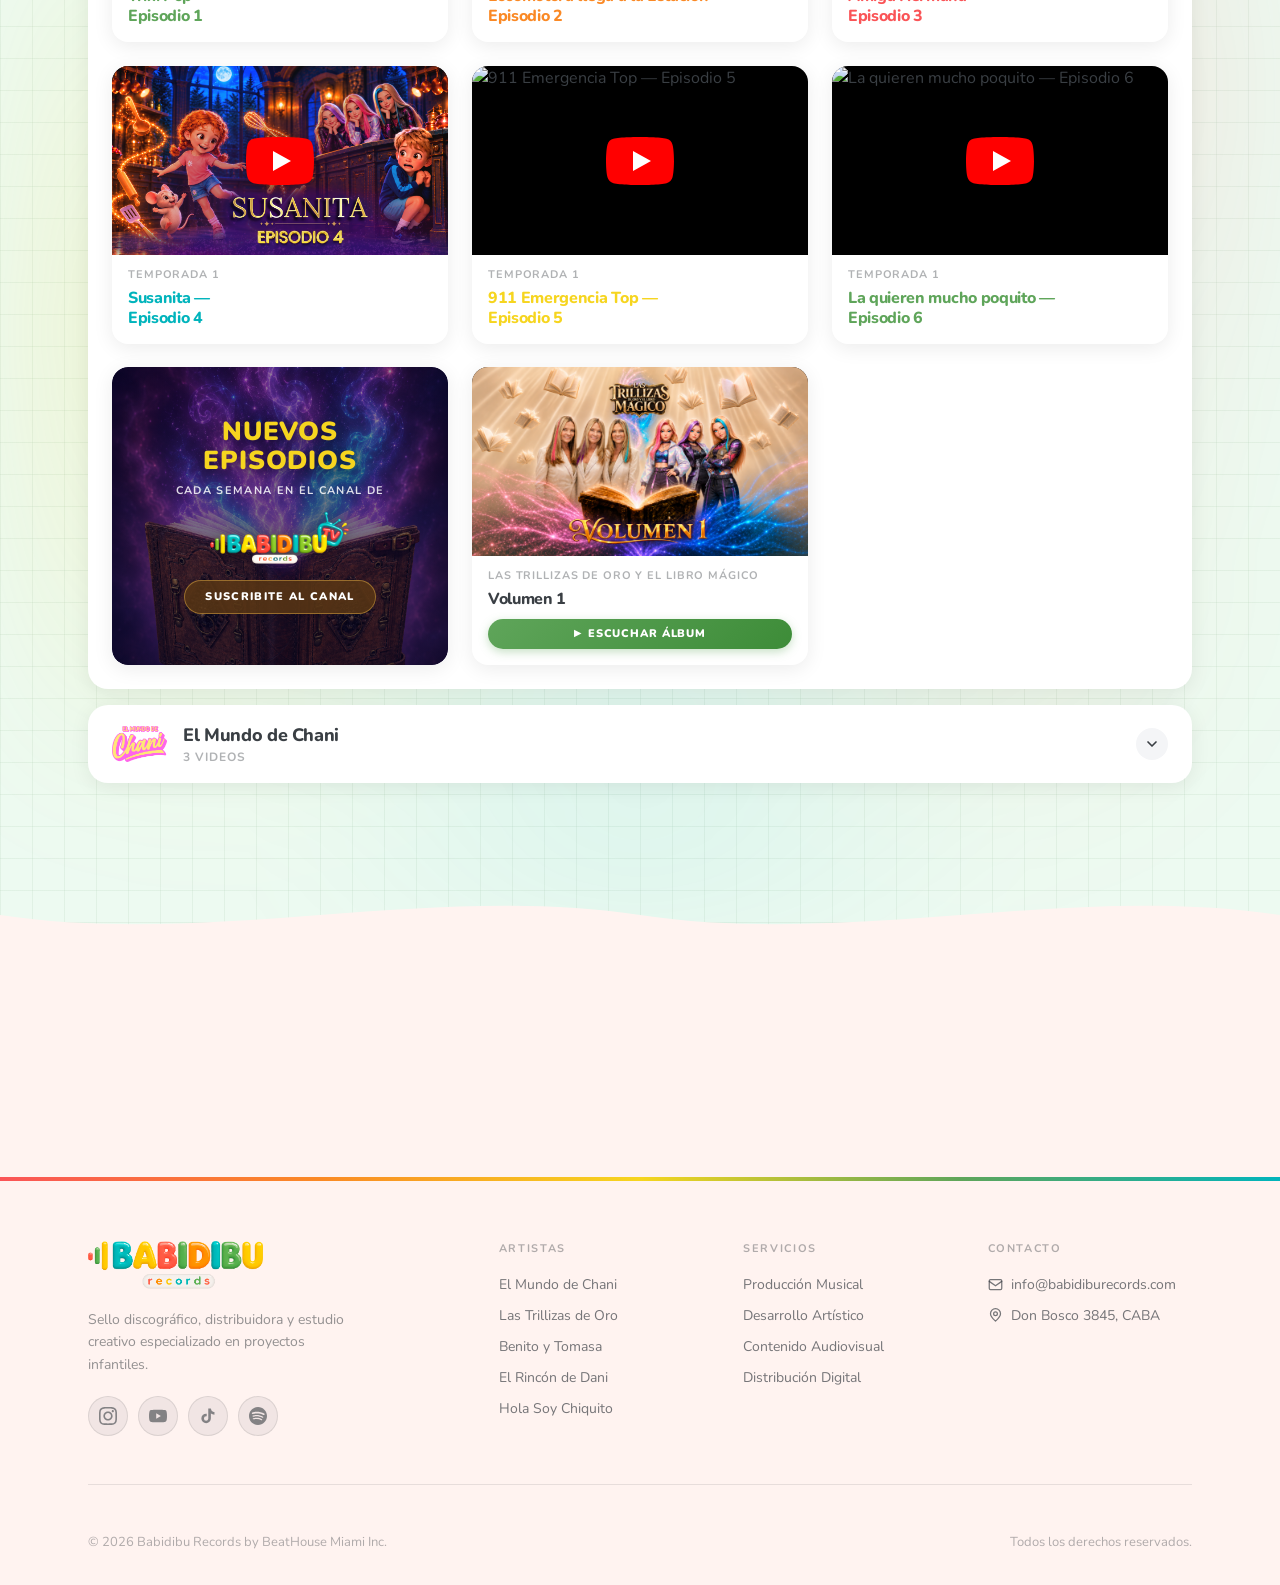
==== commit b8a2fe34: "Bump CSS cache buster a v=6 Co-Authored-By: Claude Sonnet 4.6 <noreply@anthropic.com>" ====
--- a/index.html
+++ b/index.html
@@ -37,7 +37,7 @@
   <link rel="preconnect" href="https://fonts.googleapis.com">
   <link rel="preconnect" href="https://fonts.gstatic.com" crossorigin>
   <link href="https://fonts.googleapis.com/css2?family=Nunito:wght@300;400;500;600;700;800;900&display=swap" rel="stylesheet">
-  <link rel="stylesheet" href="style.css?v=5">
+  <link rel="stylesheet" href="style.css?v=6">
 </head>
 <body>
 
--- a/style.css
+++ b/style.css
@@ -1139,6 +1139,8 @@
 .lanz-item:nth-child(1) .lanz-name { color: var(--verde); }
 .lanz-item:nth-child(2) .lanz-name { color: var(--naranja); }
 .lanz-item:nth-child(3) .lanz-name { color: var(--coral); }
+.lanz-item:nth-child(5) .lanz-name { color: var(--amarillo); }
+.lanz-item:nth-child(6) .lanz-name { color: var(--verde); }
 .yt-lightbox {
   position: fixed; inset: 0; z-index: 300; background: rgba(0,0,0,0.9);
   display: flex; align-items: center; justify-content: center; padding: 24px;
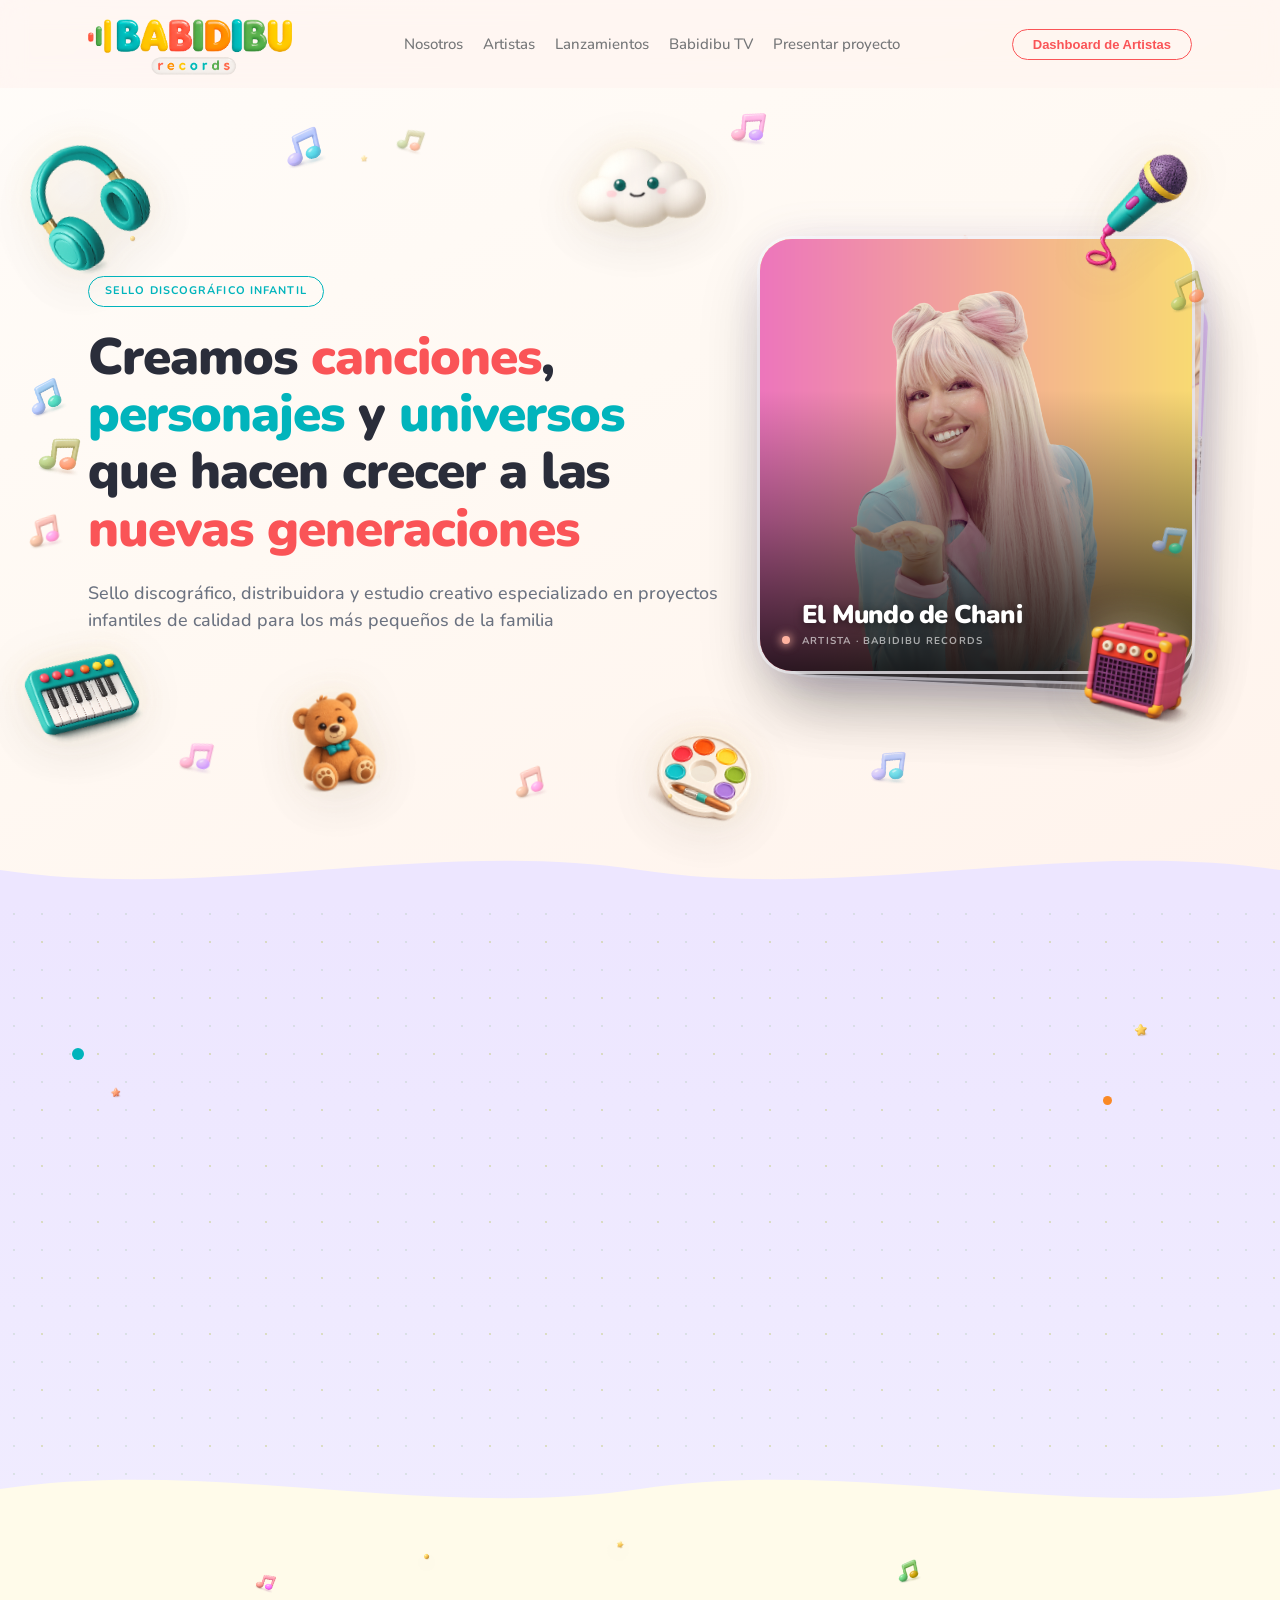
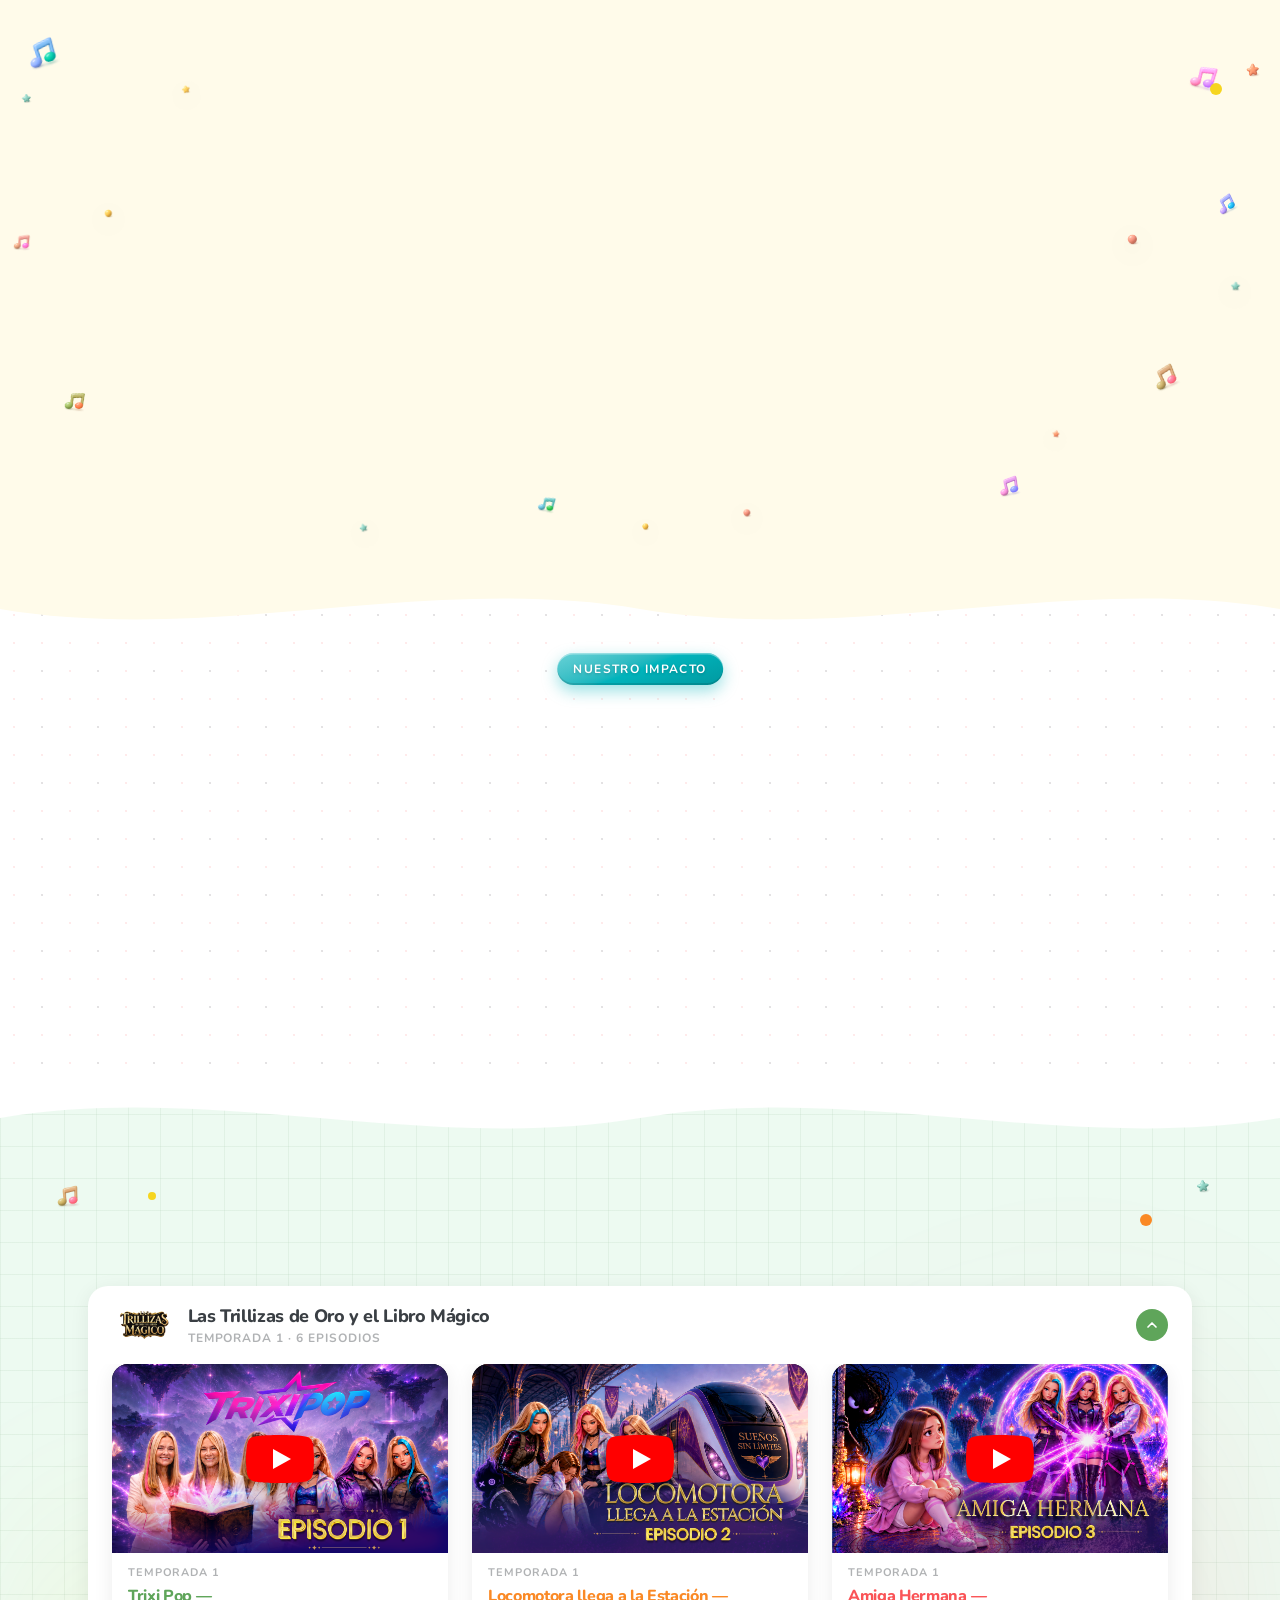
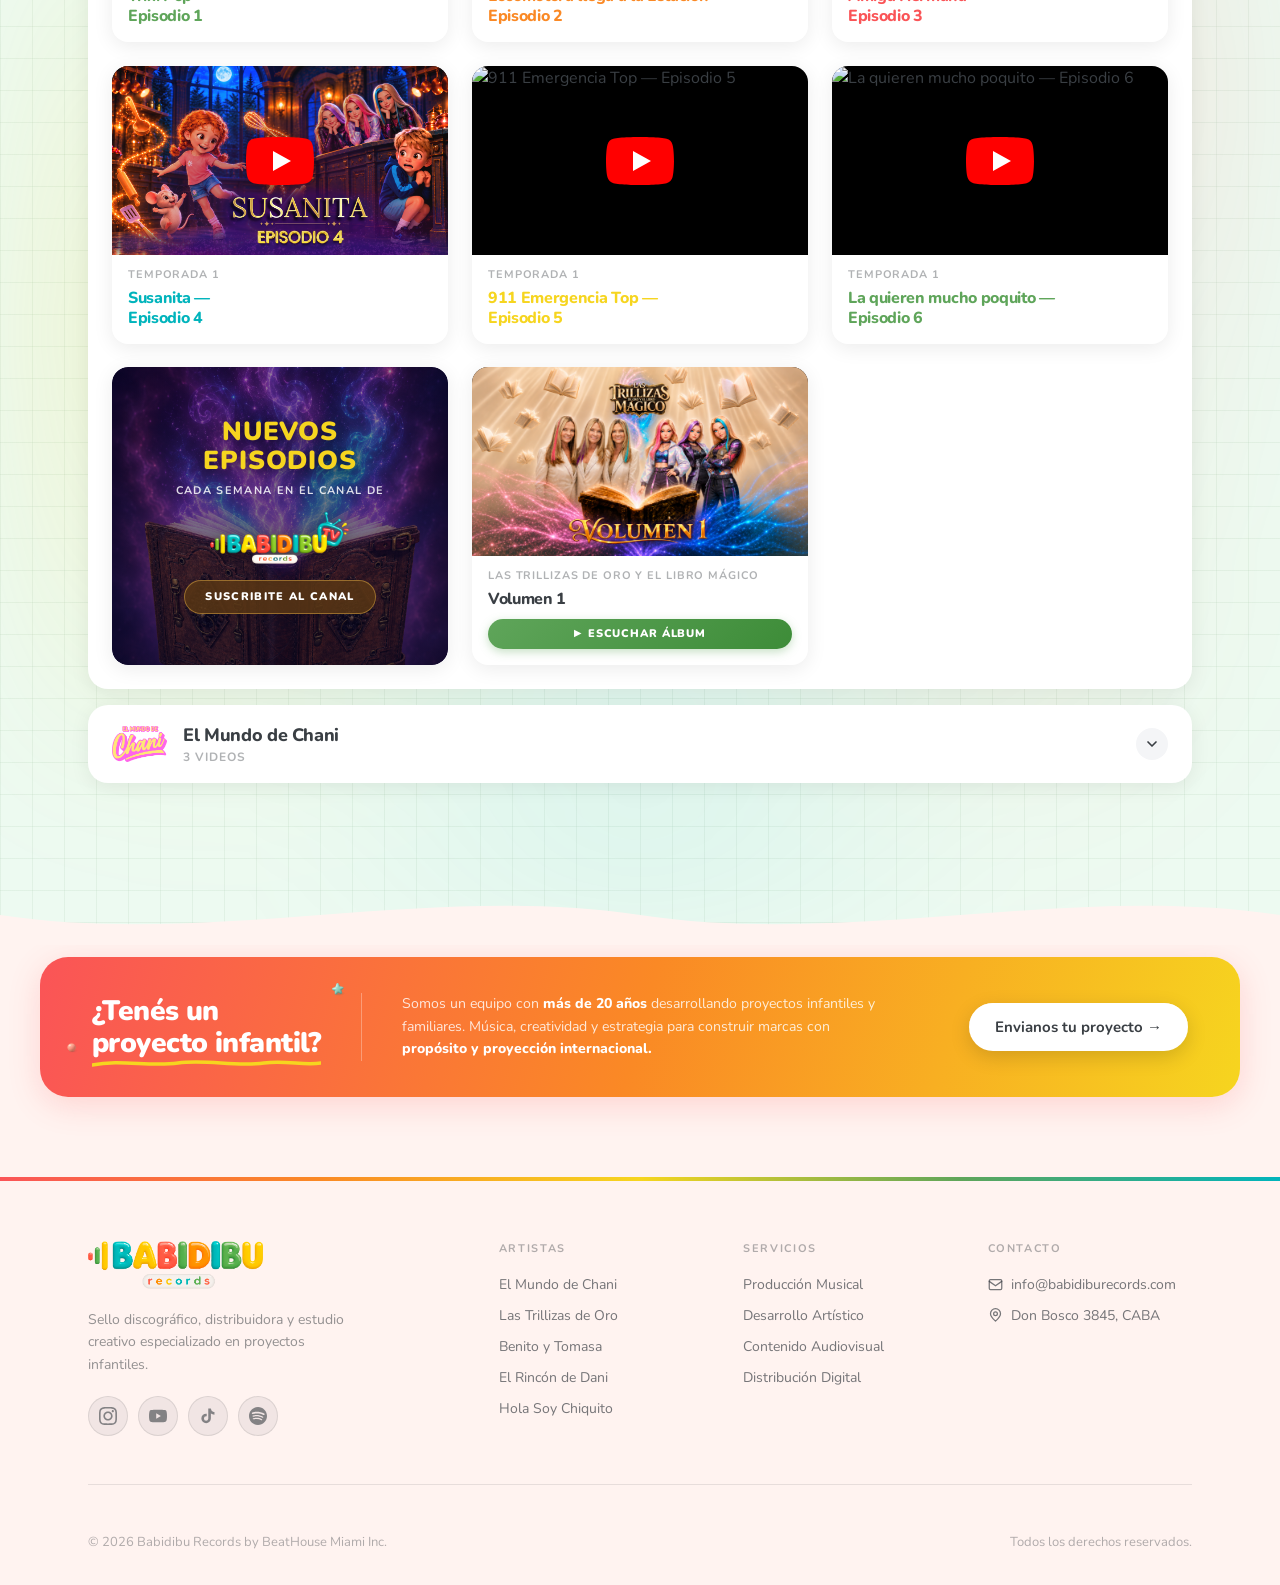
==== commit 60ba53ff: "Bump CSS cache buster a v=7 Co-Authored-By: Claude Sonnet 4.6 <noreply@anthropic.com>" ====
--- a/index.html
+++ b/index.html
@@ -37,7 +37,7 @@
   <link rel="preconnect" href="https://fonts.googleapis.com">
   <link rel="preconnect" href="https://fonts.gstatic.com" crossorigin>
   <link href="https://fonts.googleapis.com/css2?family=Nunito:wght@300;400;500;600;700;800;900&display=swap" rel="stylesheet">
-  <link rel="stylesheet" href="style.css?v=6">
+  <link rel="stylesheet" href="style.css?v=7">
 </head>
 <body>
 
--- a/style.css
+++ b/style.css
@@ -1558,6 +1558,8 @@
   /* Lanzamientos */
   .yt-grid { grid-template-columns: 1fr; }
   .lanz-grid { grid-template-columns: 1fr; }
+  .lanz-item--promo { padding-top: 56.25%; }
+  .lanz-album-wrap { padding-top: 56.25%; }
 
   /* Contacto */
   .contacto { padding: 0 16px 60px; }
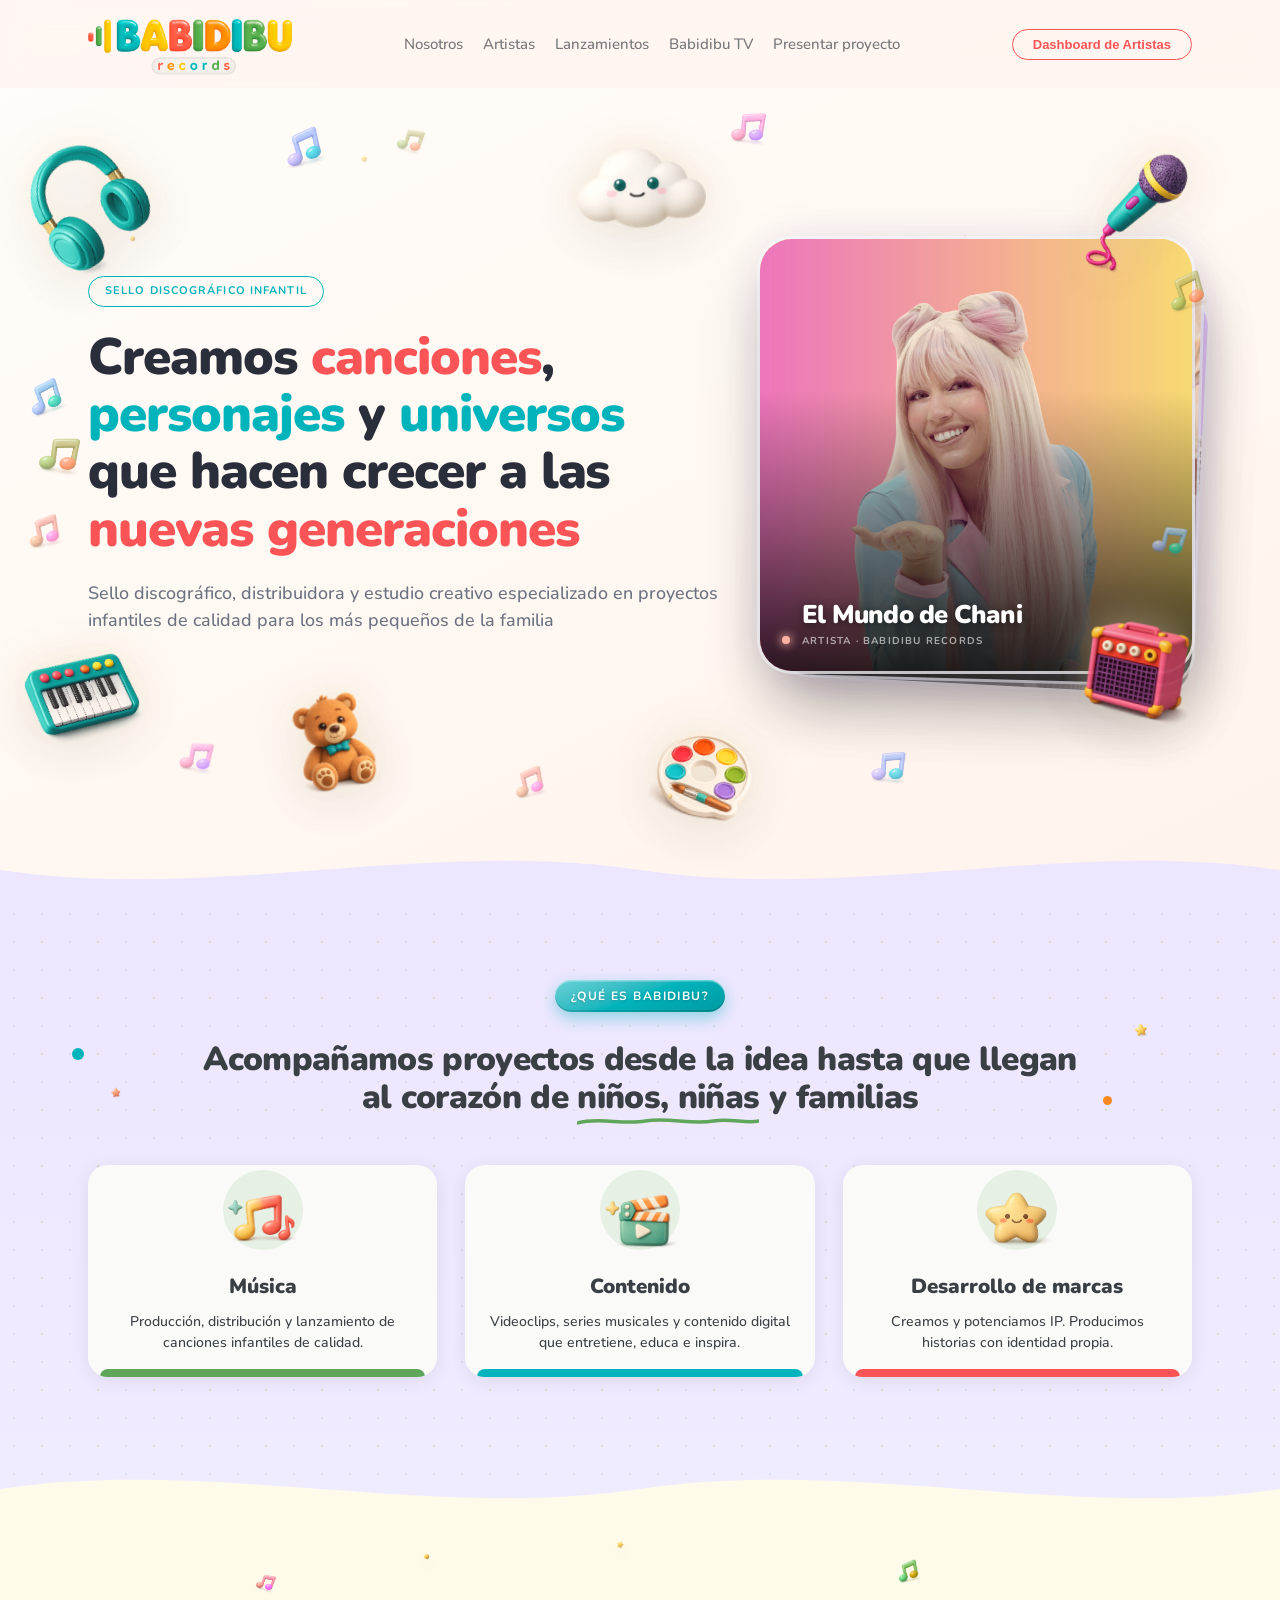
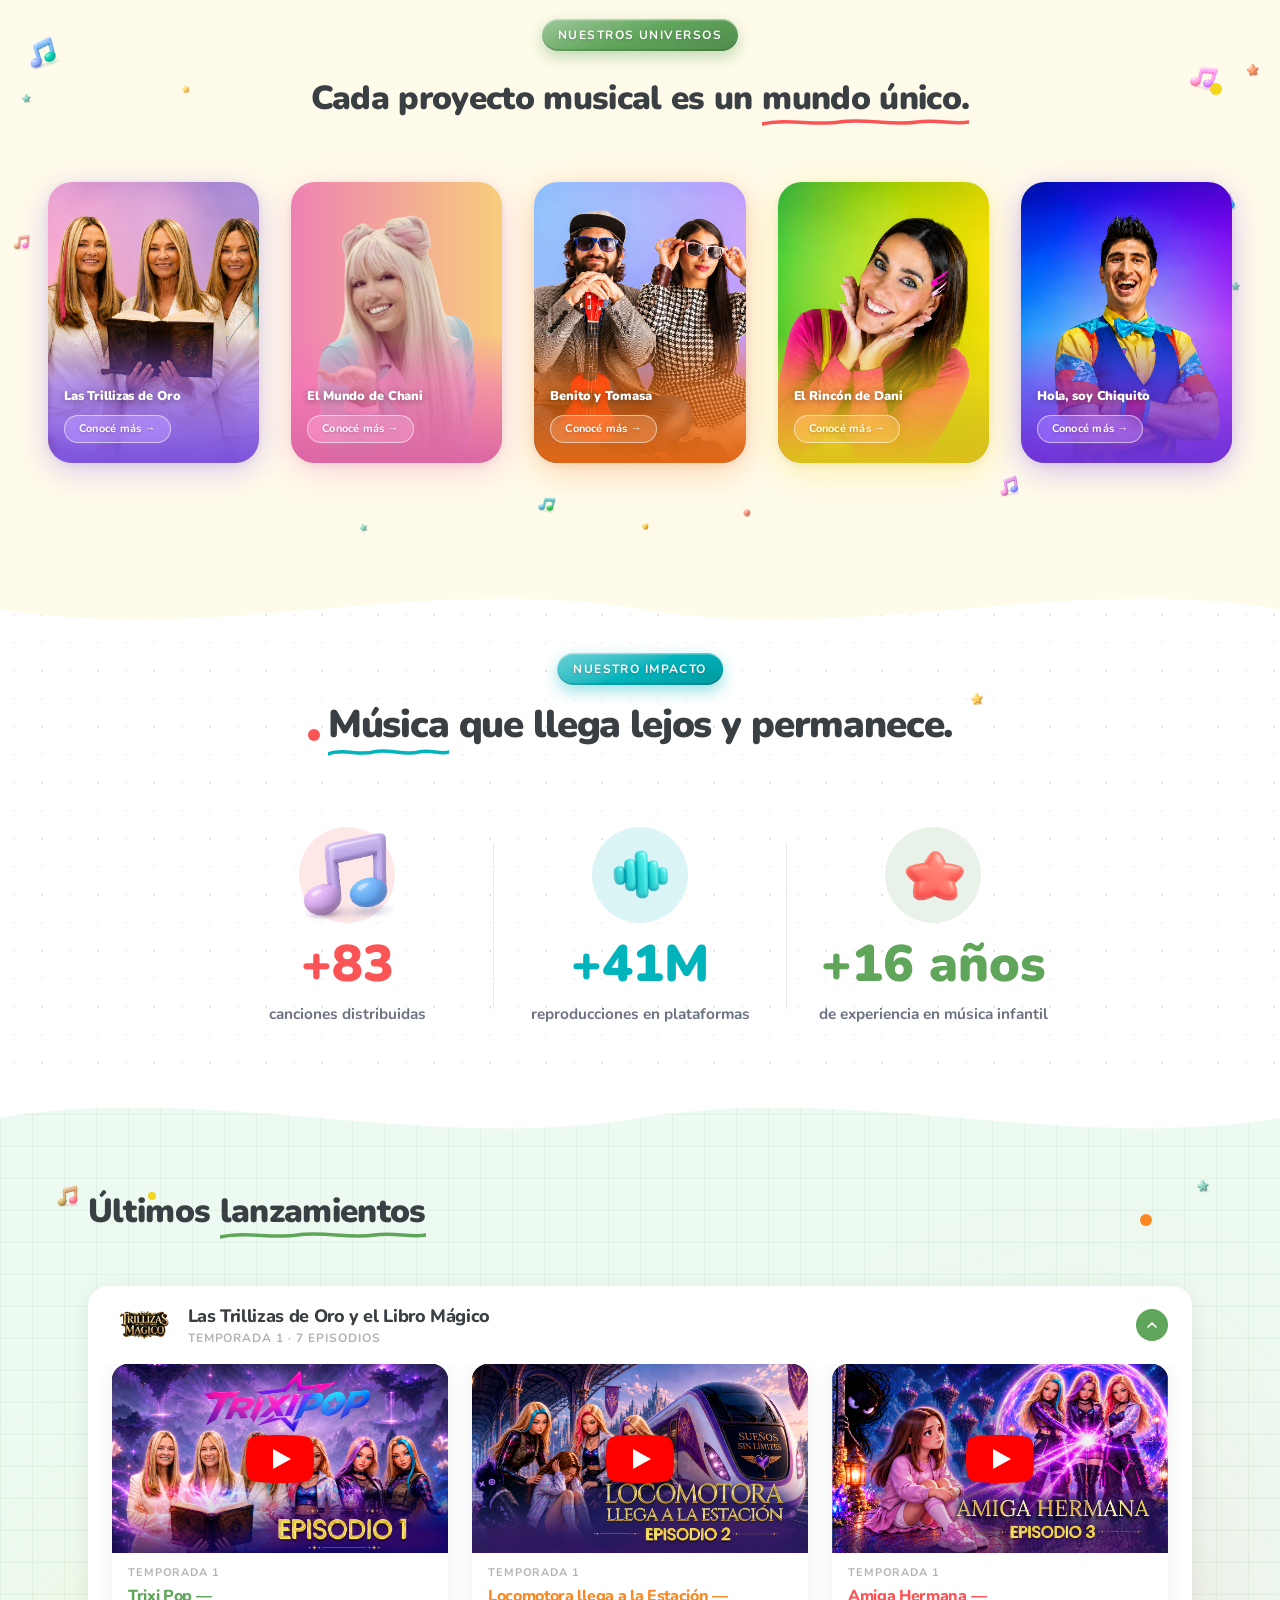
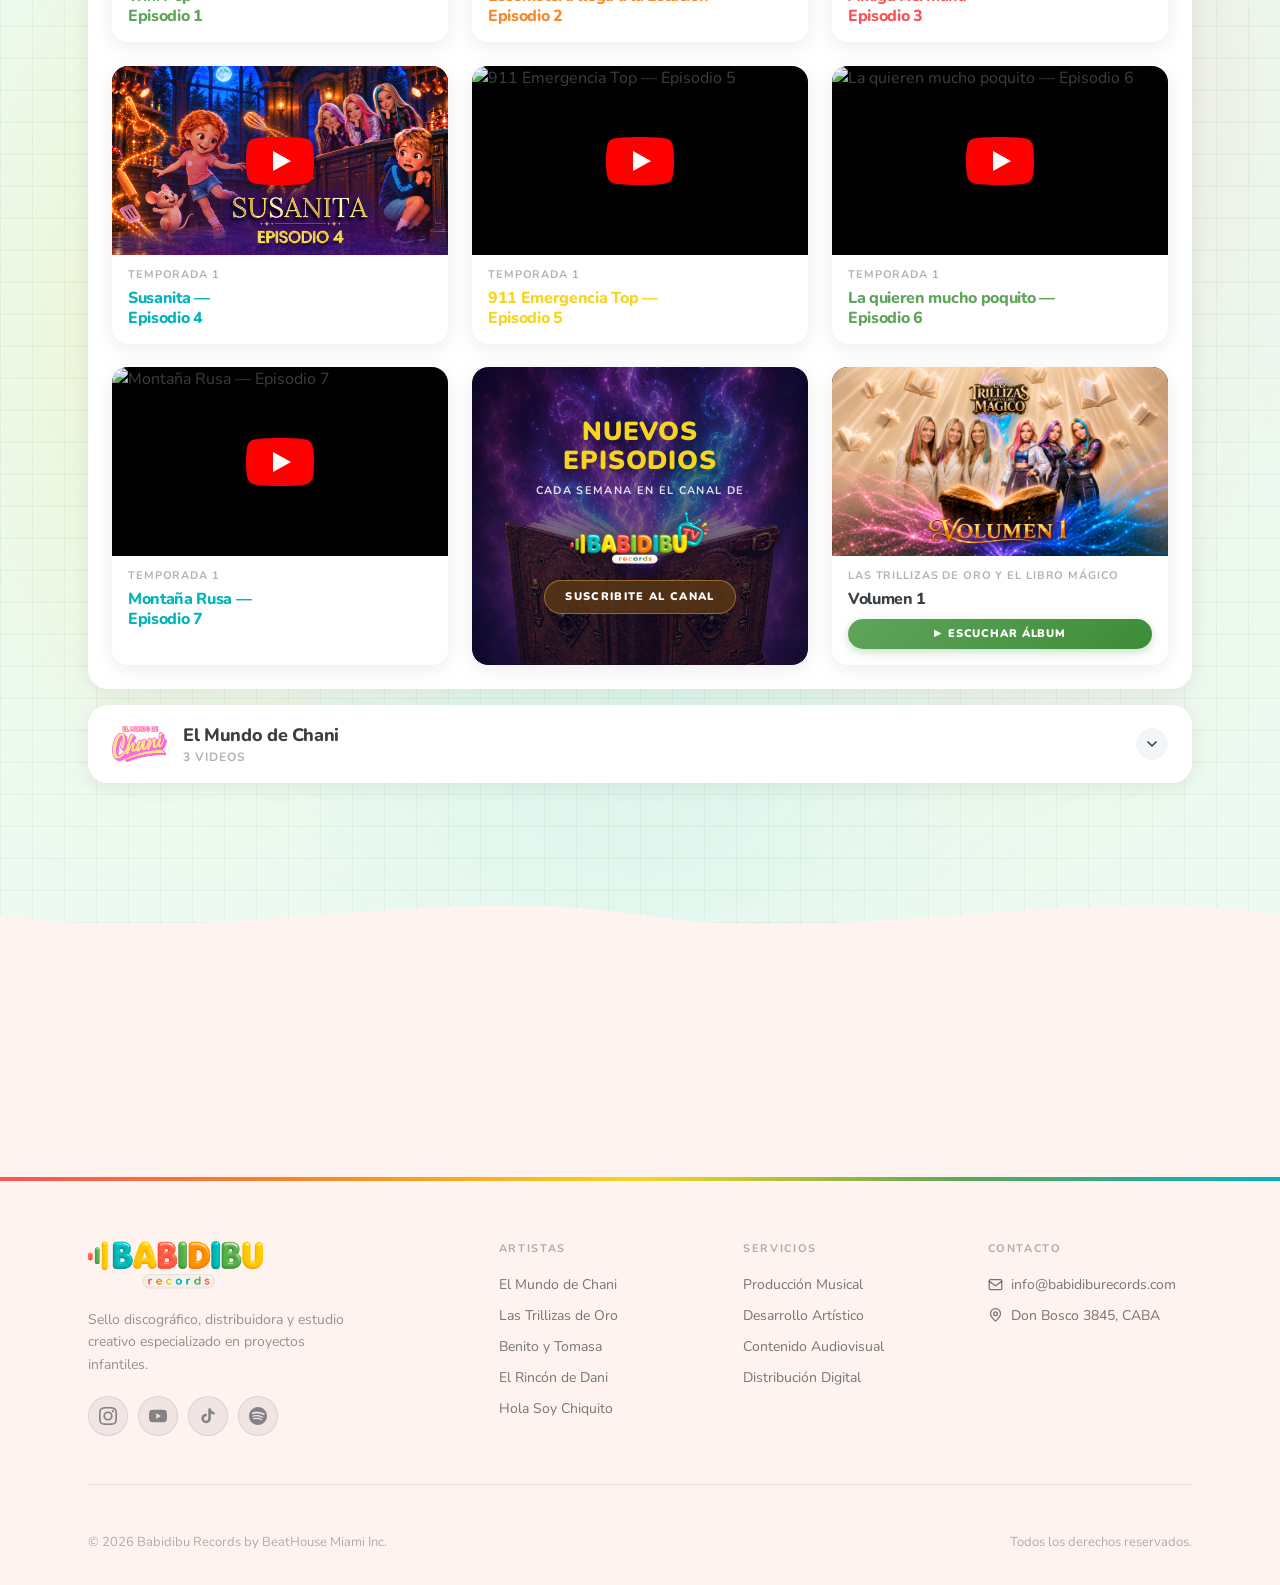
==== commit d5bfb0c6: "Agrega episodio 7 Montaña Rusa, actualiza contador a 7 episodios Co-Authored-By: Claude Sonnet 4.6 <" ====
--- a/index.html
+++ b/index.html
@@ -360,7 +360,7 @@
             <img src="imagenes-babidibu-records/SVG/logo las trillizas.svg" class="lanz-acc-logo" alt="Las Trillizas de Oro y el Libro Mágico">
             <div class="lanz-acc-text">
               <span class="lanz-acc-show">Las Trillizas de Oro y el Libro Mágico</span>
-              <span class="lanz-acc-season">Temporada 1 · 6 episodios</span>
+              <span class="lanz-acc-season">Temporada 1 · 7 episodios</span>
             </div>
           </div>
           <span class="lanz-acc-arrow"><svg viewBox="0 0 24 24" width="16" height="16" fill="none" stroke="currentColor" stroke-width="2.5" stroke-linecap="round" stroke-linejoin="round"><polyline points="6 9 12 15 18 9"/></svg></span>
@@ -428,6 +428,16 @@
                   <p class="lanz-name">La quieren mucho poquito —<br>Episodio&nbsp;6</p>
                 </div>
               </div>
+              <div class="lanz-item">
+                <a class="lanz-video-wrap lanz-thumb-link" href="https://linktw.in/molbbw" target="_blank" rel="noopener" aria-label="Ver Montaña Rusa Episodio 7">
+                  <img src="imagenes-babidibu-records/episodio 7_1.png" alt="Montaña Rusa — Episodio 7" loading="lazy">
+                  <div class="lanz-play-btn"><svg viewBox="0 0 68 48" width="68" height="48"><path d="M66.52 7.74A8.55 8.55 0 0 0 60.54 1.8C55.22 0 34 0 34 0S12.78 0 7.46 1.8A8.55 8.55 0 0 0 1.48 7.74C0 13.06 0 24 0 24s0 10.94 1.48 16.26a8.55 8.55 0 0 0 5.98 5.94C12.78 48 34 48 34 48s21.22 0 26.54-1.8a8.55 8.55 0 0 0 5.98-5.94C68 34.94 68 24 68 24s0-10.94-1.48-16.26z" fill="#FF0000"/><path d="M27 34l18-10-18-10v20z" fill="#fff"/></svg></div>
+                </a>
+                <div class="lanz-meta">
+                  <span class="lanz-artist">Temporada 1</span>
+                  <p class="lanz-name">Montaña Rusa —<br>Episodio&nbsp;7</p>
+                </div>
+              </div>
               <div class="lanz-item lanz-item--promo">
                 <a class="lanz-promo-cover" href="https://linktw.in/Dnofjd" target="_blank" rel="noopener" aria-label="Suscribite al canal de Babidibu TV">
                   <img src="imagenes-babidibu-records/proximos_episodios.png" alt="Nuevos episodios" loading="lazy">
--- a/style.css
+++ b/style.css
@@ -1042,7 +1042,7 @@
   max-height: 0; overflow: hidden;
   transition: max-height 0.45s cubic-bezier(0.4,0,0.2,1);
 }
-.lanz-acc-section.is-open .lanz-acc-body { max-height: 2400px; }
+.lanz-acc-section.is-open .lanz-acc-body { max-height: 6000px; }
 .lanz-acc-grid-wrap { padding: 0 24px 24px; }
 /* 4to episodio color */
 .lanz-acc-body .lanz-item:nth-child(4) .lanz-name { color: var(--turquesa); }
@@ -1141,6 +1141,7 @@
 .lanz-item:nth-child(3) .lanz-name { color: var(--coral); }
 .lanz-item:nth-child(5) .lanz-name { color: var(--amarillo); }
 .lanz-item:nth-child(6) .lanz-name { color: var(--verde); }
+.lanz-item:nth-child(7) .lanz-name { color: var(--turquesa); }
 .yt-lightbox {
   position: fixed; inset: 0; z-index: 300; background: rgba(0,0,0,0.9);
   display: flex; align-items: center; justify-content: center; padding: 24px;
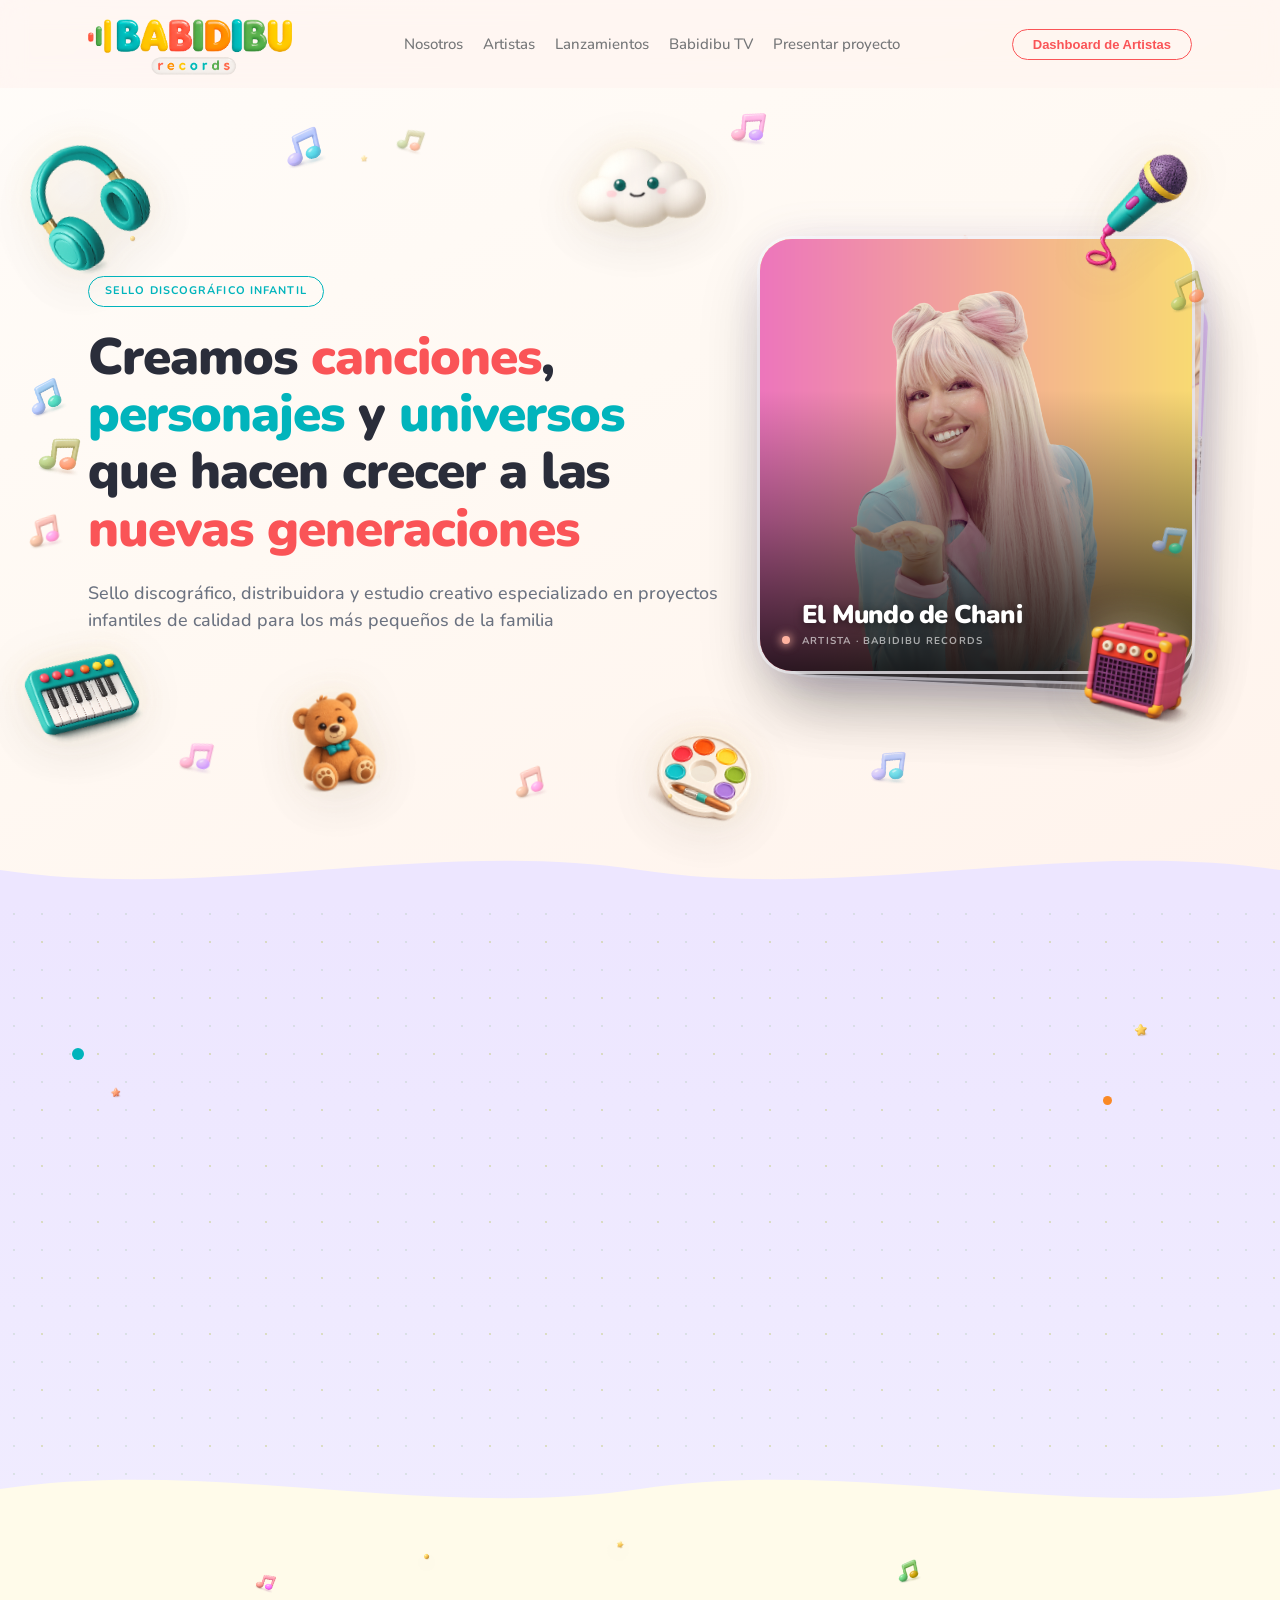
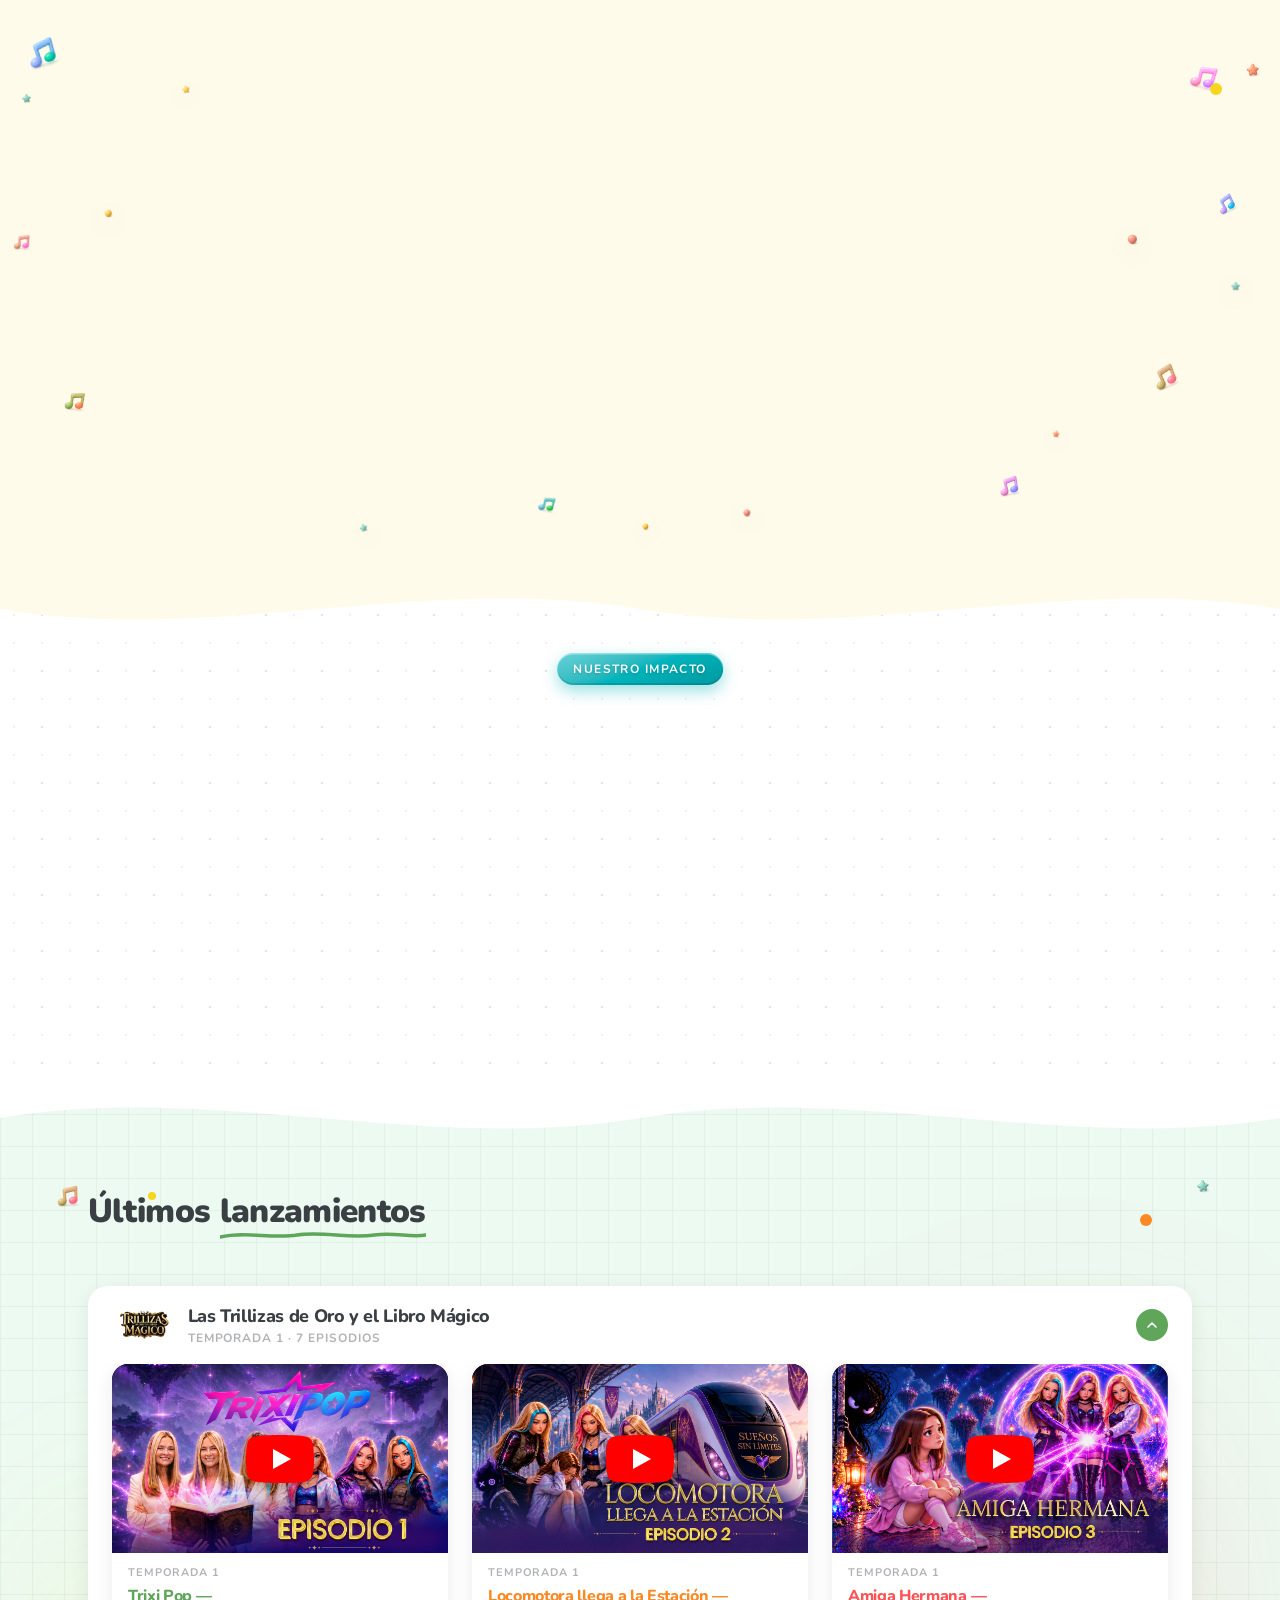
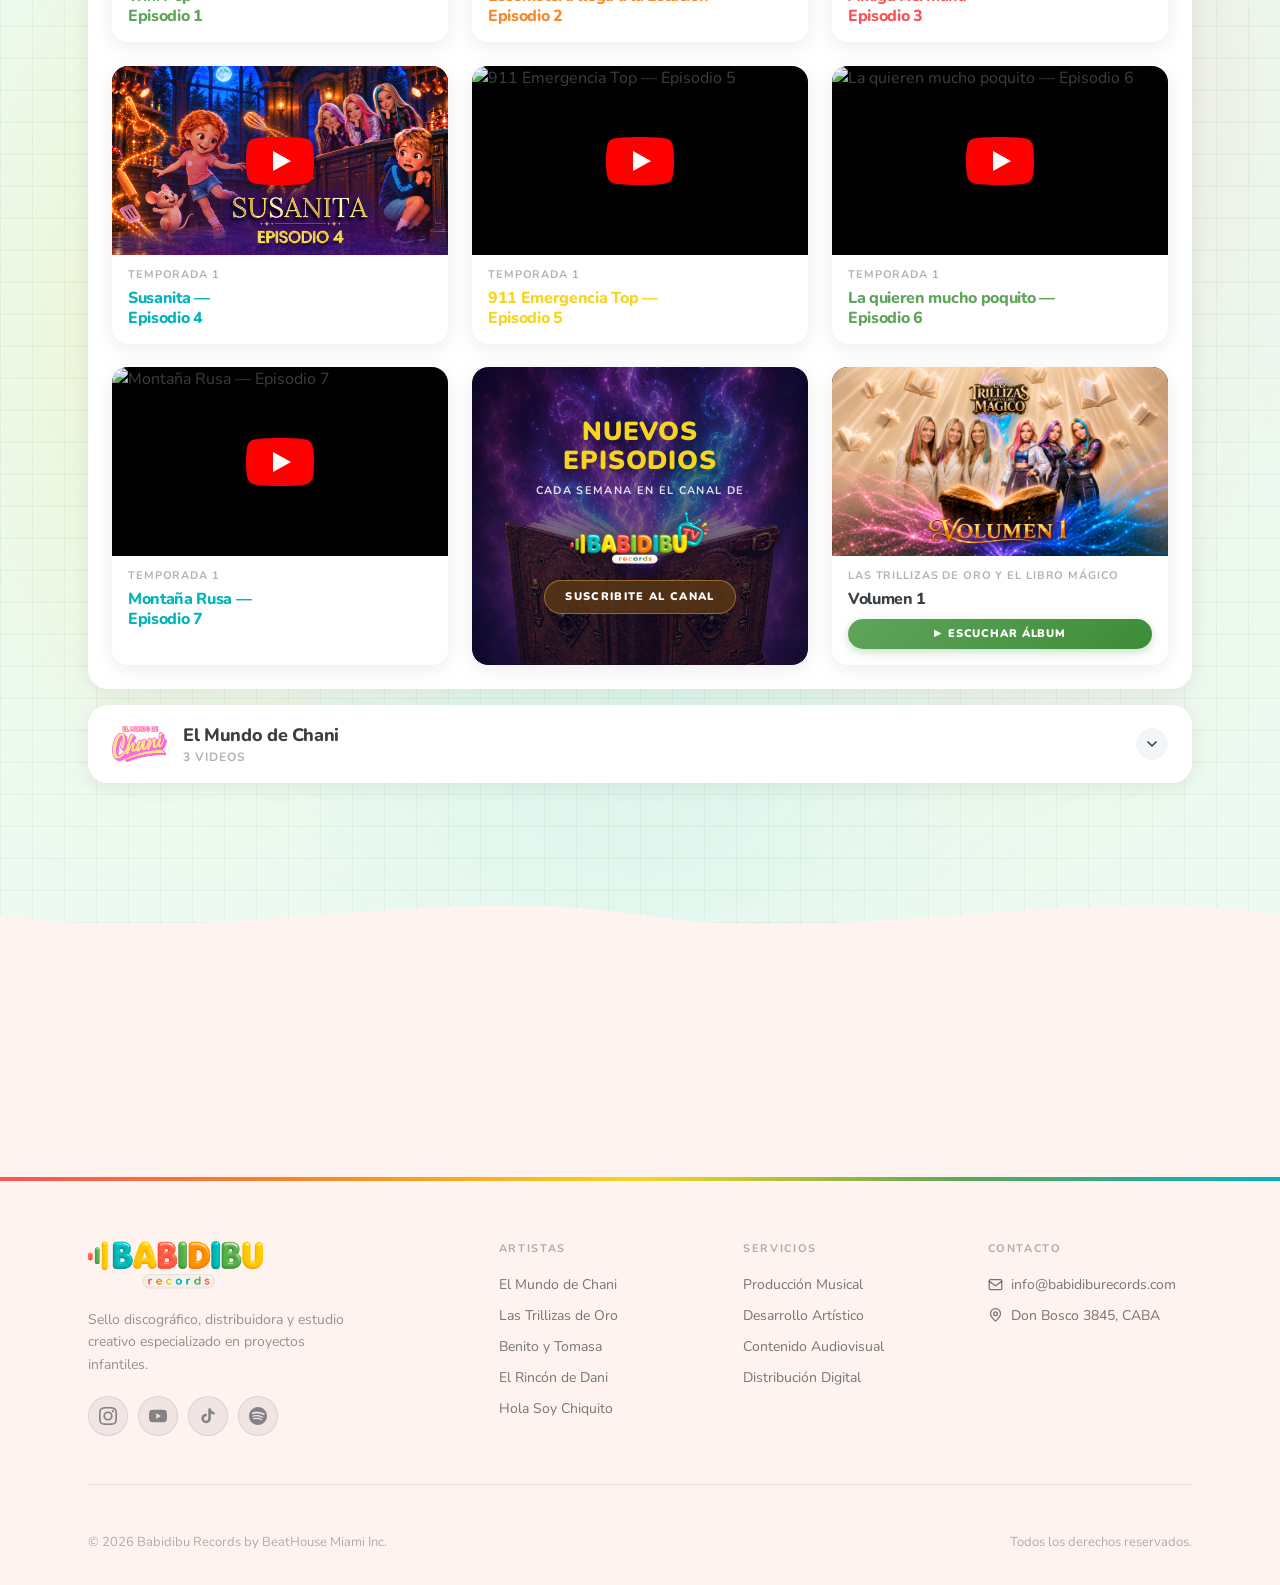
==== commit d11eaf6a: "Agrega honeypot _gotcha para filtrar spam en formulario Formspree Co-Authored-By: Claude Sonnet 4.6 " ====
--- a/index.html
+++ b/index.html
@@ -611,6 +611,7 @@
     <form class="form-wizard" id="formWizard" novalidate action="https://formspree.io/f/mrewrpgz" method="POST">
       <input type="hidden" name="_subject" value="Nuevo proyecto recibido — Babidibu Records">
       <input type="hidden" name="_replyto" id="replyToField" value="">
+      <input type="text" name="_gotcha" style="display:none" tabindex="-1" autocomplete="off">
 
       <div class="wizard-progress">
         <div class="wizard-steps">
